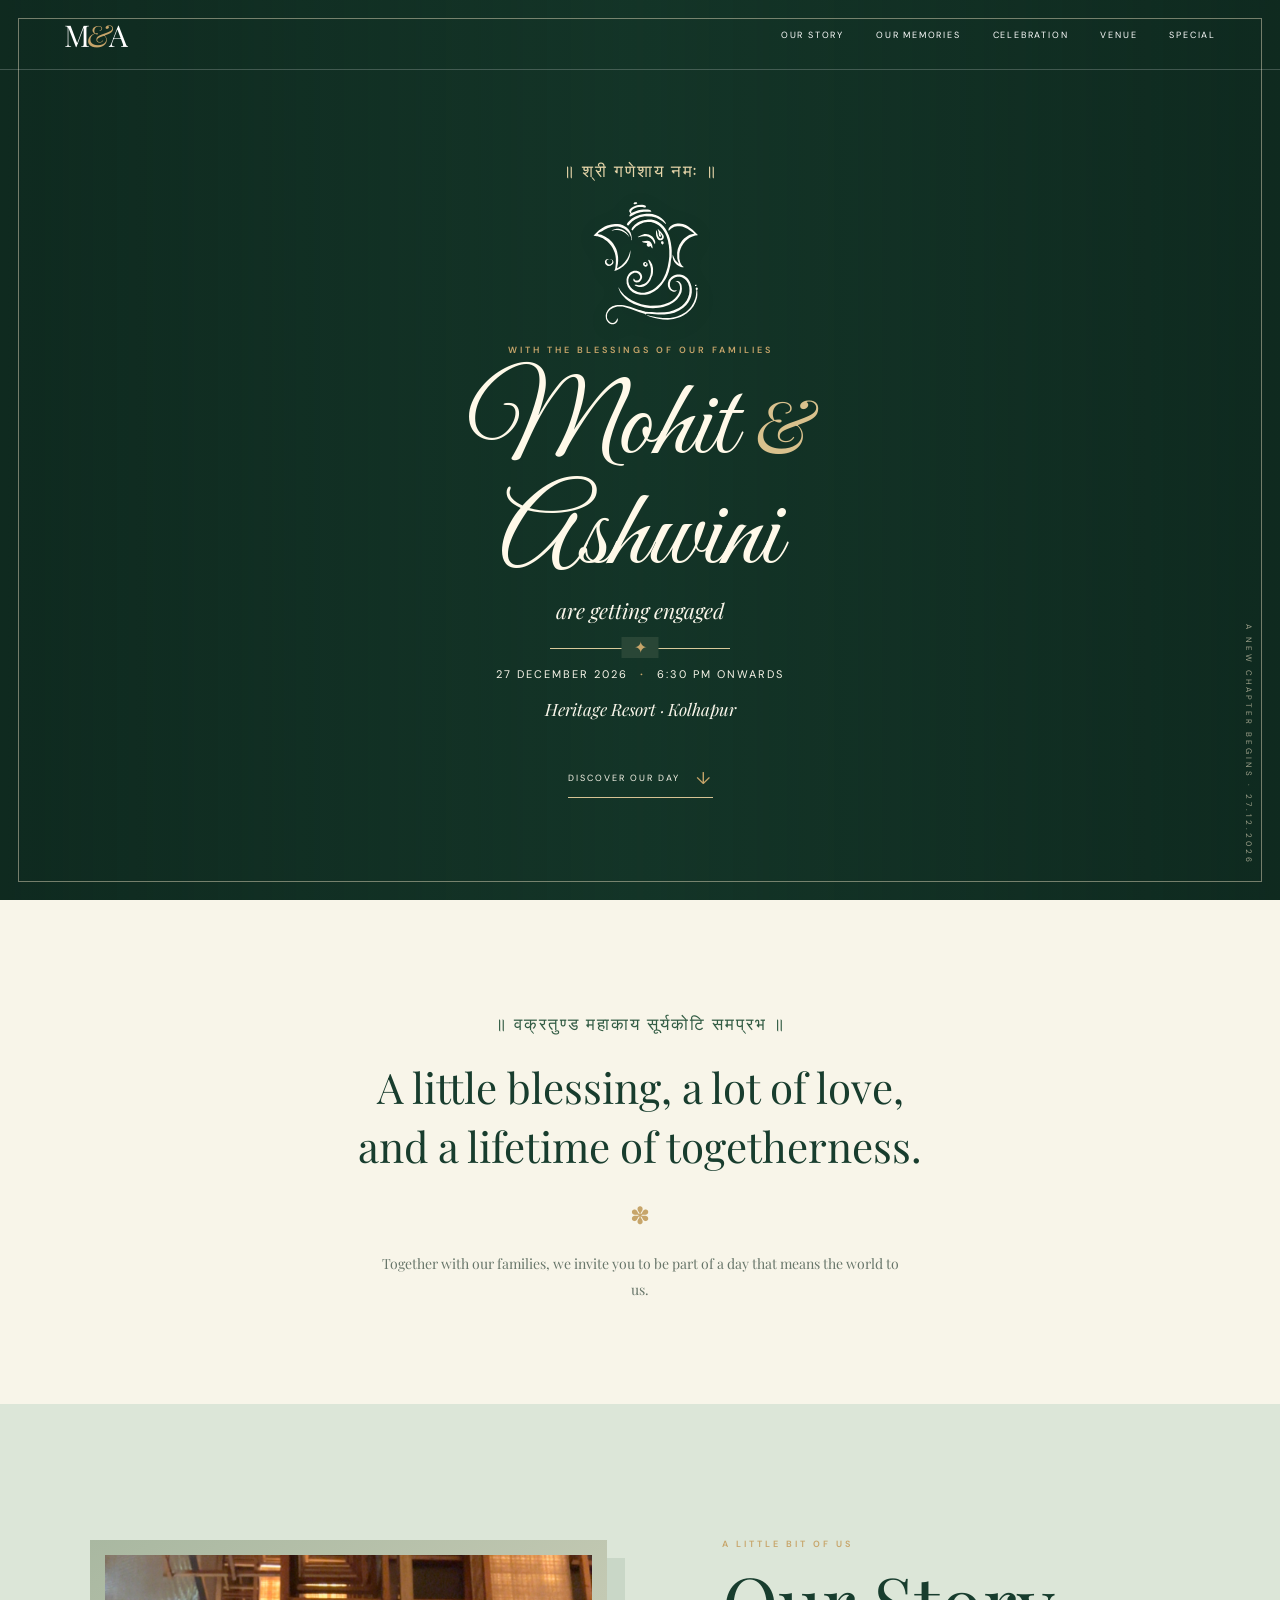
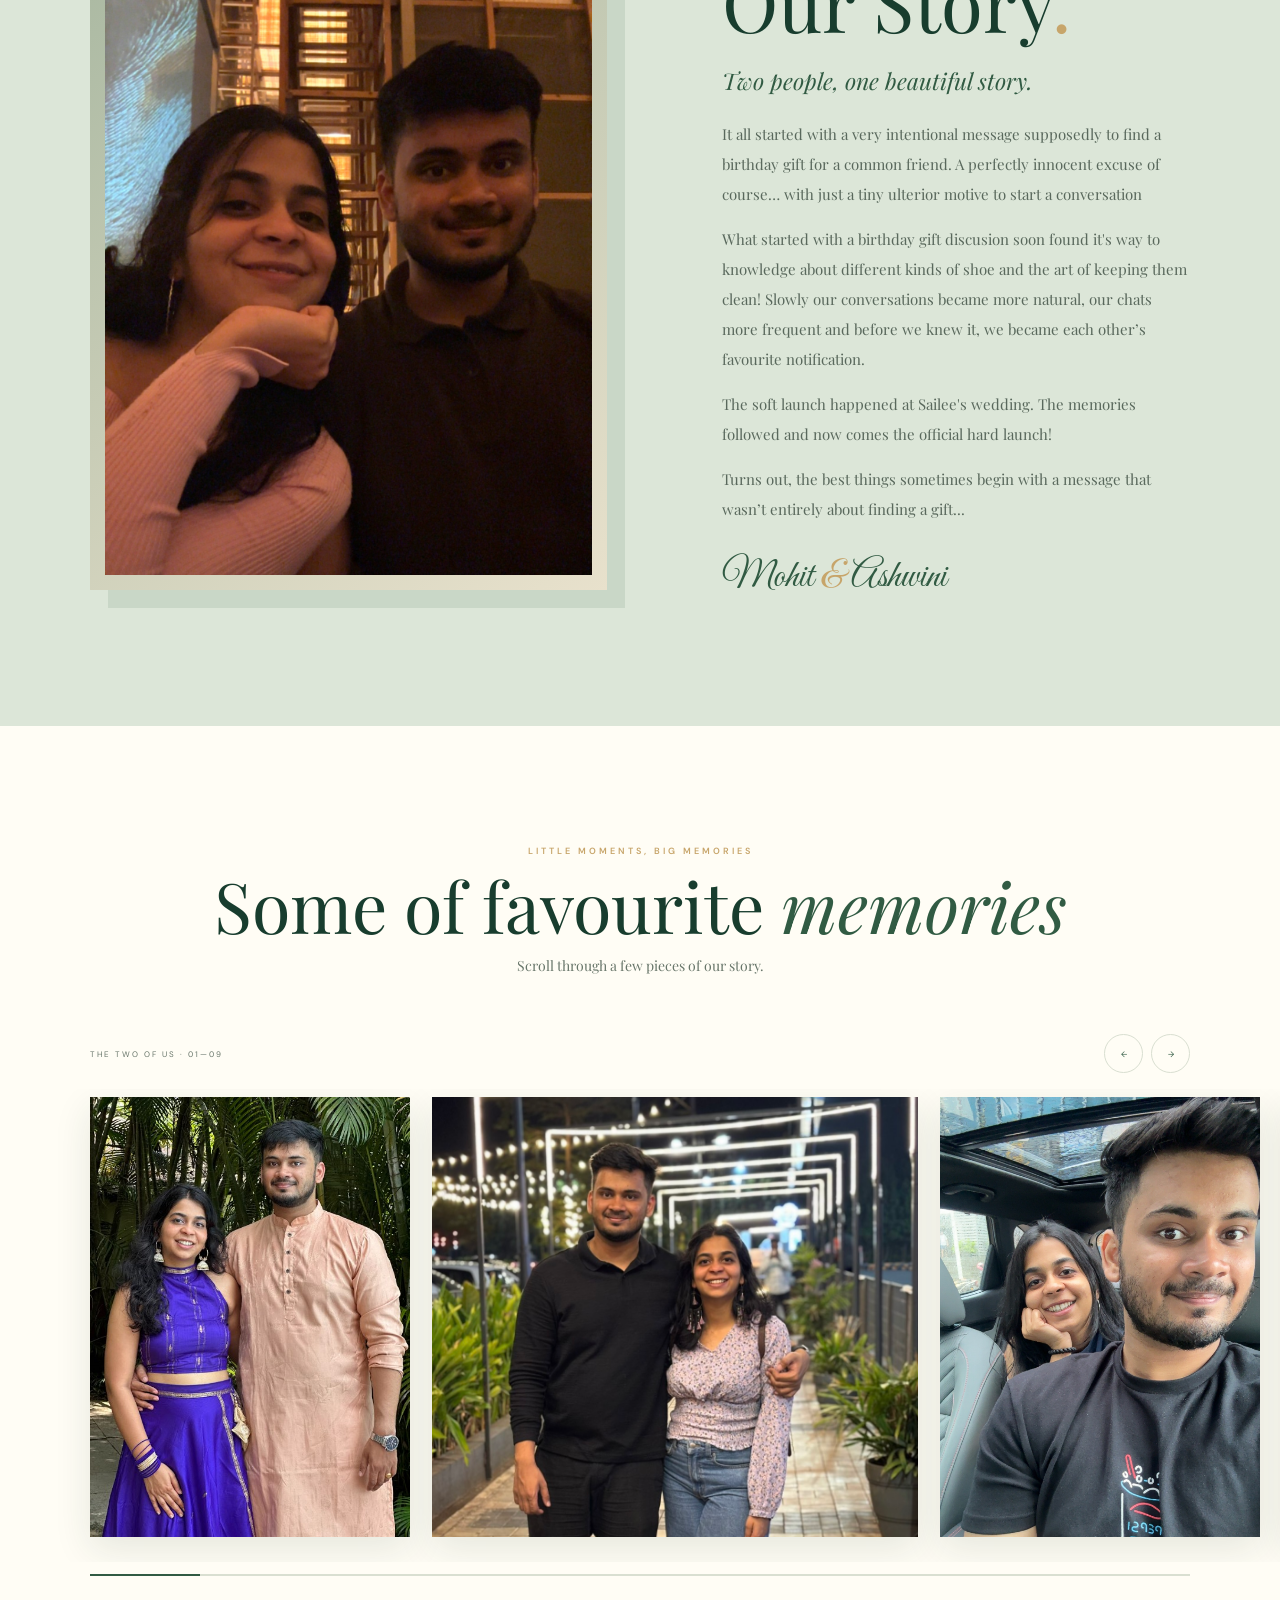
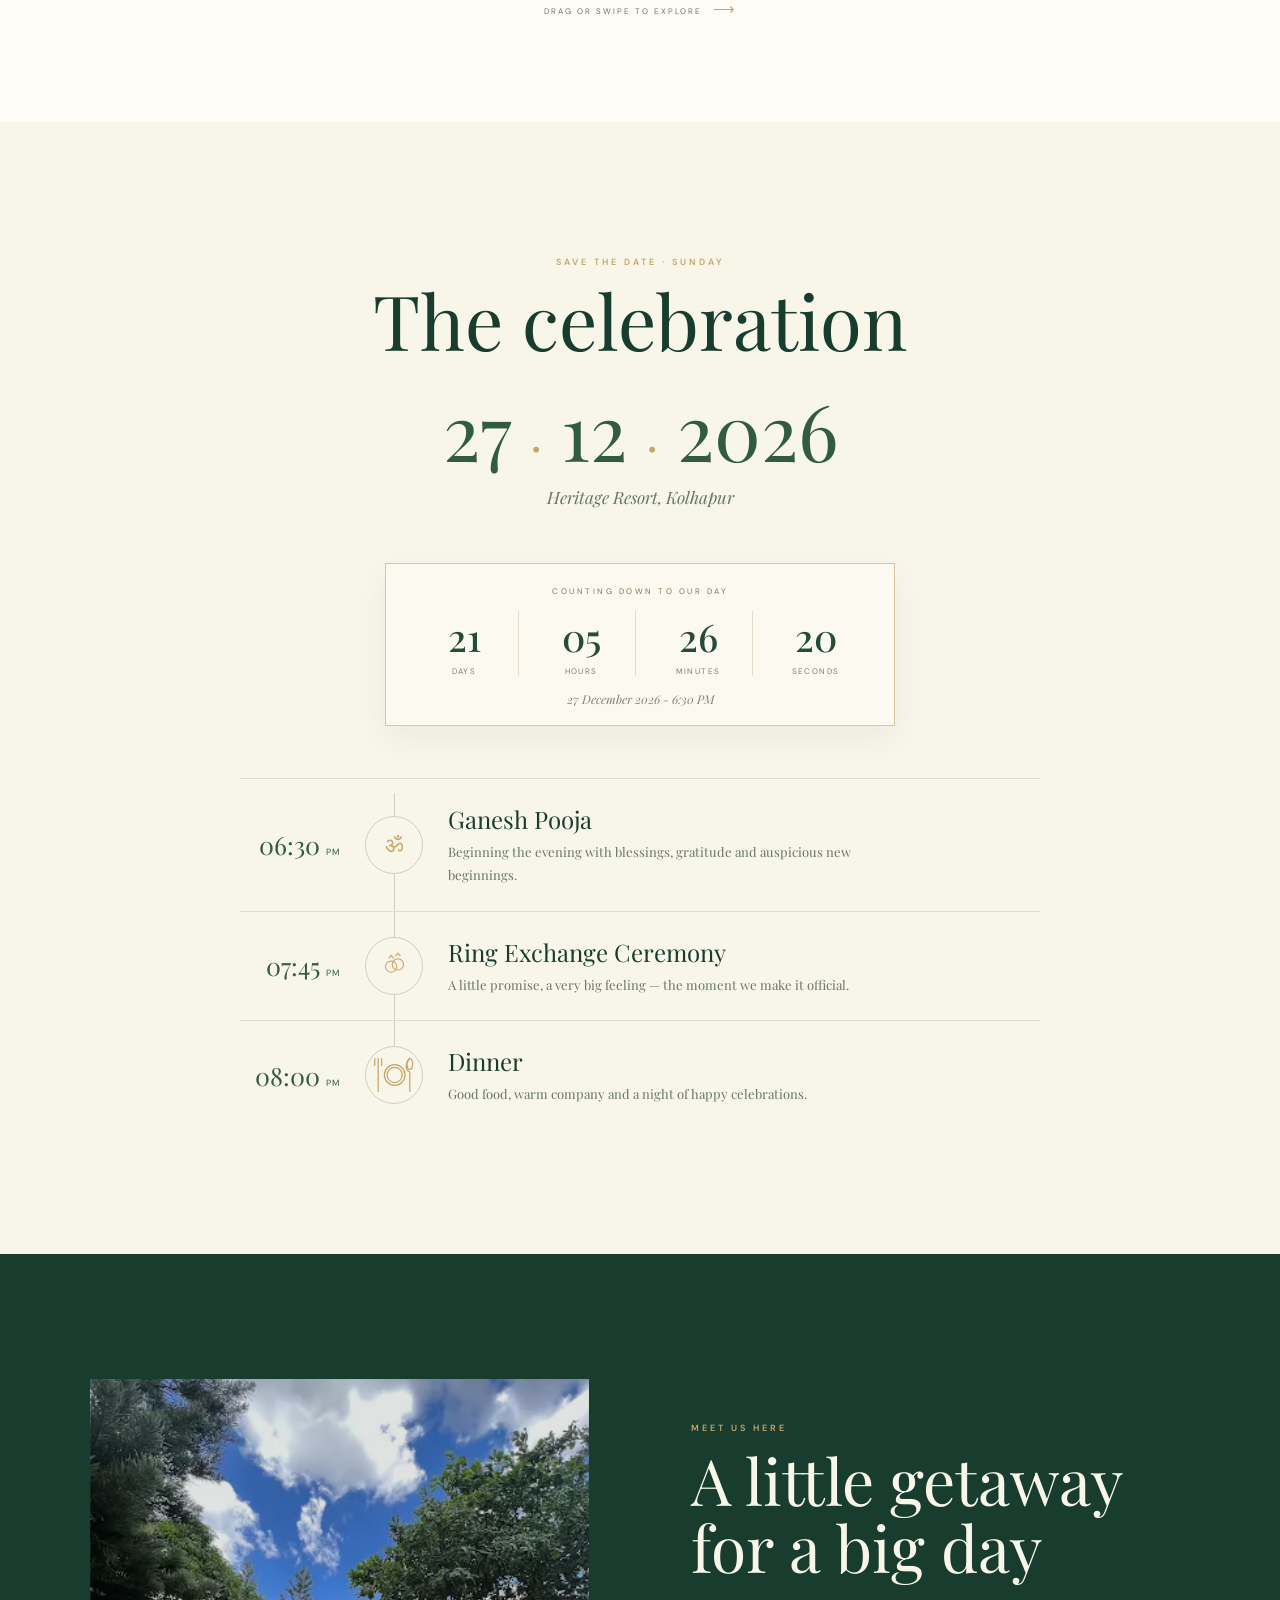
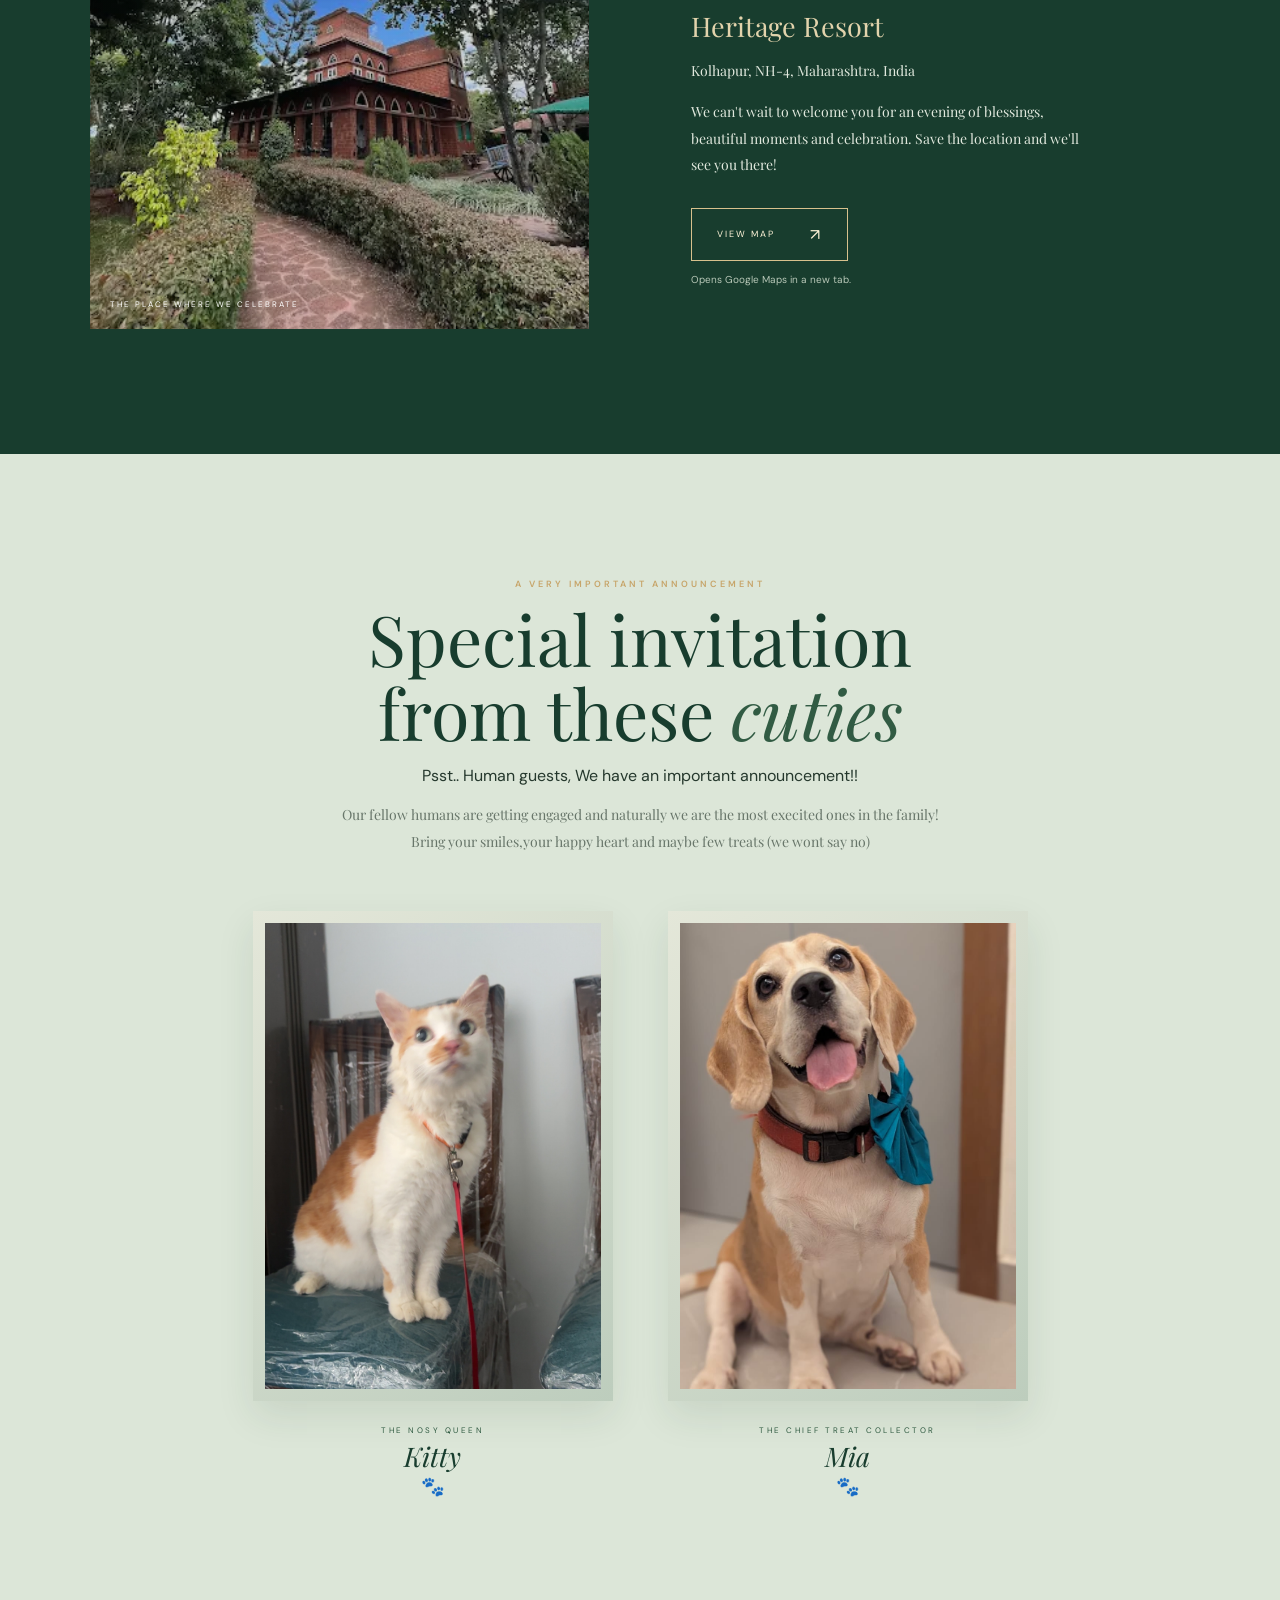
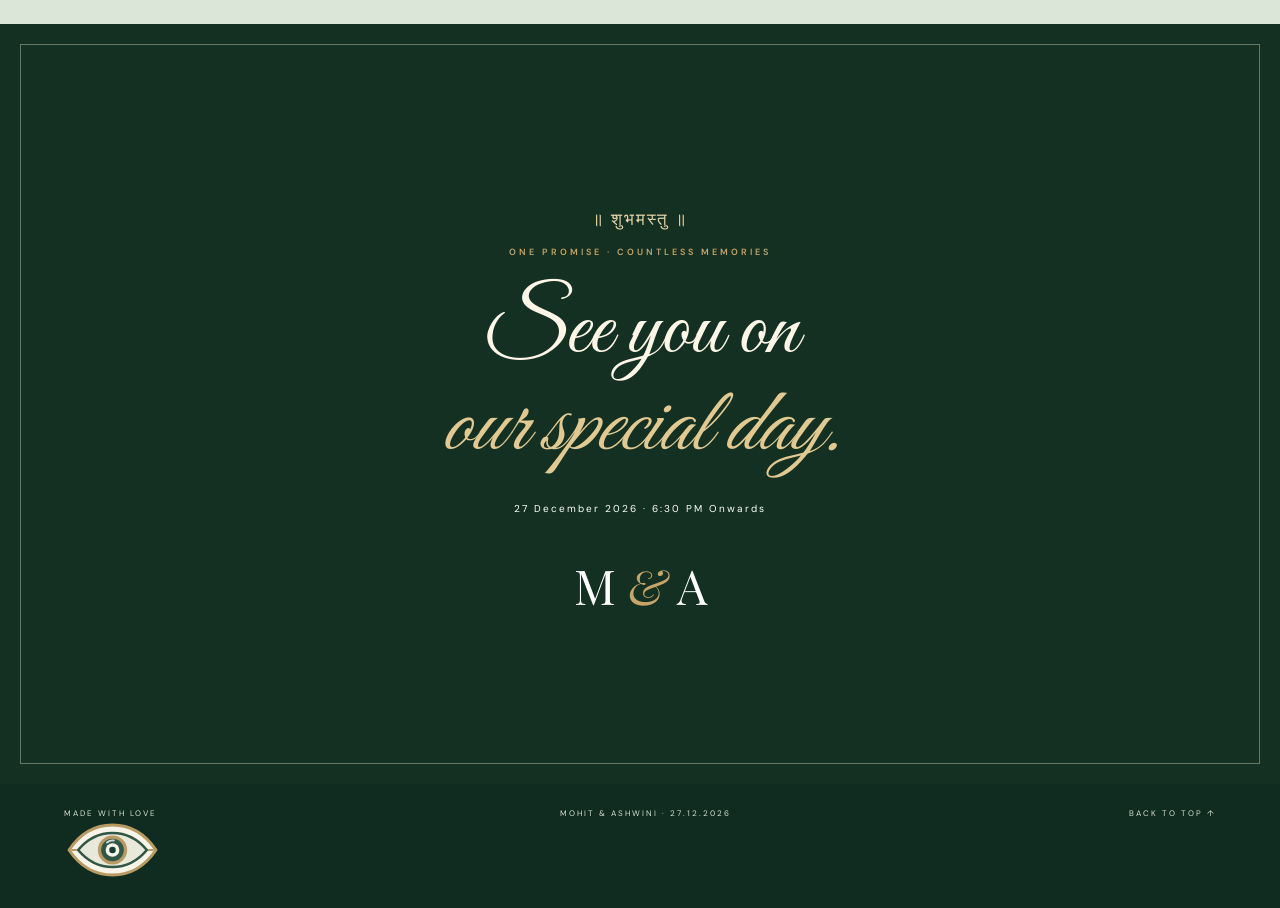
==== index.html @ 24d11e97 "Add files via upload" ====
<!doctype html>
<html lang="en">
    <head>
        <meta charset="UTF-8" />
        <meta name="viewport" content="width=device-width, initial-scale=1.0" />
        <meta name="theme-color" content="#183d2e" />
        <title>Mohit & Ashwini | The Engagement</title>
        <link rel="preconnect" href="https://fonts.googleapis.com" />
        <link rel="preconnect" href="https://fonts.gstatic.com" crossorigin />
        <link
            href="https://fonts.googleapis.com/css2?family=DM+Sans:wght@400;500;600;700&family=Great+Vibes&family=Playfair+Display:wght@400;500;600;700&display=swap"
            rel="stylesheet"
        />
        <link rel="stylesheet" href="style.css" />
        <style>
            .ganesh-mark {
                width: 116px;
                height: 130px;
                margin: 12px auto 16px;
                display: grid;
                place-items: center;
            }
            .ganesh-mark img {
                width: 100%;
                height: 100%;
                object-fit: contain;
                filter: drop-shadow(0 5px 10px #0002);
            }
            .timeline-symbol svg {
                width: 27px;
                height: 27px;
                fill: none;
                stroke: currentColor;
                stroke-width: 1.8;
                stroke-linecap: round;
                stroke-linejoin: round;
            }
            .countdown {
                max-width: 510px;
                margin: 26px auto 52px;
                padding: 22px 24px 18px;
                border: 1px solid #d8c79f;
                background: #fffdf5a8;
                box-shadow: 0 12px 32px #1d39220d;
            }
            .countdown-label {
                font-size: 8px;
                letter-spacing: 2.5px;
                color: #8a754d;
                margin: 0 0 15px;
            }
            .countdown-grid {
                display: grid;
                grid-template-columns: repeat(4, 1fr);
                gap: 8px;
            }
            .countdown-grid div {
                display: grid;
                gap: 4px;
                border-right: 1px solid #e5ddca;
            }
            .countdown-grid div:last-child {
                border: 0;
            }
            .countdown-grid strong {
                font:
                    clamp(27px, 4vw, 38px) "Playfair Display",
                    serif;
                color: #244b3b;
                font-weight: 500;
                font-variant-numeric: tabular-nums;
            }
            .countdown-grid span {
                font-size: 8px;
                letter-spacing: 1.4px;
                text-transform: uppercase;
                color: #7b806f;
            }
            .countdown-note {
                font:
                    italic 12px "Playfair Display",
                    serif;
                color: #7b806f;
                margin: 15px 0 0;
            }
            .pets-section {
                position: relative;
                isolation: isolate;
                overflow: hidden;
            }
            .pets-section > *:not(.paw-field) {
                position: relative;
                z-index: 2;
            }
            .paw-field {
                position: absolute;
                inset: 0;
                z-index: 1;
                overflow: hidden;
                pointer-events: none;
            }
            .paw-print {
                position: absolute;
                left: var(--x);
                top: var(--y);
                font-size: var(--size);
                opacity: 0;
                color: #68836a;
                filter: blur(0.15px);
                animation: paw-drift var(--duration) ease-out forwards;
                transform: rotate(var(--rotate));
            }
            @keyframes paw-drift {
                0% {
                    opacity: 0;
                    transform: translate3d(0, 24px, 0) rotate(var(--rotate)) scale(0.72);
                }
                15% {
                    opacity: 0.19;
                }
                70% {
                    opacity: 0.12;
                }
                100% {
                    opacity: 0;
                    transform: translate3d(var(--dx), -125px, 0) rotate(calc(var(--rotate) + 24deg)) scale(1.12);
                }
            }
            @media (max-width: 760px) {
                .ganesh-mark {
                    width: 100px;
                    height: 115px;
                }
                .countdown {
                    margin: 22px auto 42px;
                    padding: 18px 10px;
                }
                .countdown-grid {
                    gap: 3px;
                }
                .countdown-grid strong {
                    font-size: 26px;
                }
                .countdown-grid span {
                    font-size: 7px;
                    letter-spacing: 1px;
                }
            }
            @media (prefers-reduced-motion: reduce) {
                .paw-print {
                    animation: none !important;
                    display: none !important;
                }
            }
        </style>
    </head>
    <body>
        <div class="loader" aria-hidden="true"><span>मंगलम्</span><i></i></div>
        <header class="header">
            <a class="logo" href="#home">M<span>&</span>A</a>
            <nav class="nav" aria-label="Main navigation">
                <a href="#story">Our Story</a><a href="#moments">Our Memories</a><a href="#schedule">Celebration</a>
                <a href="#venue">Venue</a><a href="#pets">Special</a>
            </nav>
            <button class="nav-toggle" aria-label="Toggle navigation" aria-expanded="false">☰</button>
        </header>

        <main>
            <section class="hero" id="home">
                <div class="hero-image" aria-hidden="true"></div>
                <div class="hero-shade"></div>
                <div class="hero-content">
                    <p class="sanskrit">॥ श्री गणेशाय नमः ॥</p>
                    <div class="ganesh-mark" aria-label="Cute Lord Ganesha illustration">
                        <img src="photos/ganpati.svg" alt="Cute Lord Ganesha seated on a lotus" />
                    </div>
                    <p class="eyebrow">With the blessings of our families</p>
                    <h1>Mohit <em>&</em> Ashwini</h1>
                    <p class="hero-subtitle">are getting engaged</p>
                    <div class="hero-rule"><span>✦</span></div>
                    <p class="hero-date">27 December 2026 <b>·</b> 6:30 PM ONWARDS</p>
                    <p class="hero-place">Heritage Resort · Kolhapur</p>
                    <a class="round-link" href="#schedule">Discover our day <span>↓</span></a>
                </div>
                <div class="hero-side-note">A NEW CHAPTER BEGINS · 27.12.2026</div>
            </section>

            <section class="blessing reveal">
                <p class="sanskrit dark">॥ वक्रतुण्ड महाकाय सूर्यकोटि समप्रभ ॥</p>
                <p class="blessing-line">A little blessing, a lot of love,<br />and a lifetime of togetherness.</p>
                <span class="tiny-flower">✽</span>
                <p class="blessing-small">
                    Together with our families, we invite you to be part of a day that means the world to us.
                </p>
            </section>

            <section class="story section" id="story">
                <div class="story-photo photo-frame reveal">
                    <img
                        src="photos/couple-01.JPG"
                        alt="Mohit and Ashwini together"
                        onerror="this.style.display='none'"
                    />
                    <span class="photo-placeholder"
                        ><small>OUR FIRST FEATURED PHOTO</small><b>Add couple-01.JPG</b></span
                    >
                </div>
                <div class="story-copy reveal">
                    <p class="eyebrow">A little bit of us</p>
                    <h2>Our Story<span class="gold-dot">.</span></h2>
                    <p class="script-line">Two people, one beautiful story.</p>
                    <p>
                        It all started with a very intentional message supposedly to find a birthday gift for a common friend. A
                        perfectly innocent excuse of course… with just a tiny ulterior motive to start a conversation
                    </p>
                    <p>
                        What started with a birthday gift discusion soon found it's way to knowledge about different kinds of shoe and the art of keeping them clean! Slowly our conversations became more natural, our chats more frequent and before we knew it, we became each other’s favourite notification.
                    </p>
                    <p>
                        The soft launch happened at Sailee's wedding. The memories followed and now comes the official hard launch!
                    </p>
                    <p>
                        Turns out, the best things sometimes begin with a message that wasn’t entirely about finding a
                        gift...
                    </p>
                    <div class="signature">Mohit <span>&</span> Ashwini</div>
                </div>
            </section>

            <section class="gallery-section" id="moments">
                <div class="gallery-heading reveal">
                    <p class="eyebrow">Little moments, big memories</p>
                    <h2>Some of favourite <i>memories</i></h2>
                    <p>Scroll through a few pieces of our story.</p>
                </div>
                <div class="gallery-toolbar">
                    <span>THE TWO OF US · 01—09</span>
                    <div class="gallery-controls">
                        <button class="gallery-prev" aria-label="Previous photos">←</button
                        ><button class="gallery-next" aria-label="Next photos">→</button>
                    </div>
                </div>
                <div class="gallery-track" tabindex="0" aria-label="Horizontal couple photo gallery">
                    <figure class="gallery-card portrait">
                        <img src="photos/couple-02.jpg" alt="Couple photo 2" onerror="this.style.display='none'" /><span
                            class="photo-placeholder"
                            ><small>VERTICAL PHOTO</small><b>couple-02.jpg</b></span
                        >
                    </figure>
                    <figure class="gallery-card landscape">
                        <img src="photos/couple-03.jpg" alt="Couple photo 3" onerror="this.style.display='none'" /><span
                            class="photo-placeholder"
                            ><small>HORIZONTAL PHOTO</small><b>couple-03.jpg</b></span
                        >
                    </figure>
                    <figure class="gallery-card portrait">
                        <img src="photos/couple-04.JPG" alt="Couple photo 4" onerror="this.style.display='none'" /><span
                            class="photo-placeholder"
                            ><small>VERTICAL PHOTO</small><b>couple-04.JPG</b></span
                        >
                    </figure>
                    <figure class="gallery-card landscape">
                        <img src="photos/couple-05.jpg" alt="Couple photo 5" onerror="this.style.display='none'" /><span
                            class="photo-placeholder"
                            ><small>HORIZONTAL PHOTO</small><b>couple-05.jpg</b></span
                        >
                    </figure>
                    <figure class="gallery-card portrait">
                        <img src="photos/couple-06.JPG" alt="Couple photo 6" onerror="this.style.display='none'" /><span
                            class="photo-placeholder"
                            ><small>VERTICAL PHOTO</small><b>couple-06.JPG</b></span
                        >
                    </figure>
                    <figure class="gallery-card portrait">
                        <img src="photos/couple-07.JPG" alt="Couple photo 7" onerror="this.style.display='none'" /><span
                            class="photo-placeholder"
                            ><small>VERTICAL PHOTO</small><b>couple-07.JPG</b></span
                        >
                    </figure>
                    <figure class="gallery-card landscape">
                        <img src="photos/couple-08.jpg" alt="Couple photo 8" onerror="this.style.display='none'" /><span
                            class="photo-placeholder"
                            ><small>HORIZONTAL PHOTO</small><b>couple-08.jpg</b></span
                        >
                    </figure>
                    <figure class="gallery-card portrait">
                        <img src="photos/couple-09.JPG" alt="Couple photo 9" onerror="this.style.display='none'" /><span
                            class="photo-placeholder"
                            ><small>VERTICAL PHOTO</small><b>couple-09.JPG</b></span
                        >
                    </figure>
                    <figure class="gallery-card portrait">
                        <img
                            src="photos/couple-10.JPG"
                            alt="Couple photo 10"
                            onerror="this.style.display='none'"
                        /><span class="photo-placeholder"><small>VERTICAL PHOTO</small><b>couple-10.JPG</b></span>
                    </figure>
                </div>
                <div class="gallery-progress"><span></span></div>
                <p class="swipe-hint">DRAG OR SWIPE TO EXPLORE <span>⟶</span></p>
            </section>

            <section class="schedule section" id="schedule">
                <div class="schedule-top reveal">
                    <p class="eyebrow">Save the date · Sunday</p>
                    <h2>The celebration</h2>
                    <p class="big-date">27 <span>·</span> 12 <span>·</span> 2026</p>
                    <p class="schedule-place">Heritage Resort, Kolhapur</p>
                    <div class="countdown" aria-label="Countdown to the engagement">
                        <p class="countdown-label">COUNTING DOWN TO OUR DAY</p>
                        <div class="countdown-grid">
                            <div><strong id="cd-days">—</strong><span>Days</span></div>
                            <div><strong id="cd-hours">—</strong><span>Hours</span></div>
                            <div><strong id="cd-minutes">—</strong><span>Minutes</span></div>
                            <div><strong id="cd-seconds">—</strong><span>Seconds</span></div>
                        </div>
                        <p class="countdown-note" id="countdown-note">27 December 2026 - 6:30 PM</p>
                    </div>
                </div>
                <div class="timeline">
                    <article class="timeline-item reveal">
                        <div class="time">06:30 <small>PM</small></div>
                        <div class="timeline-symbol">ॐ</div>
                        <div>
                            <h3>Ganesh Pooja</h3>
                            <p>Beginning the evening with blessings, gratitude and auspicious new beginnings.</p>
                        </div>
                    </article>
                    <article class="timeline-item reveal">
                        <div class="time">07:45 <small>PM</small></div>
                        <div class="timeline-symbol" aria-label="Two rings">
                            <svg viewBox="0 0 48 48" role="img" aria-hidden="true">
                                <circle cx="18" cy="26" r="10" />
                                <circle cx="30" cy="22" r="10" />
                                <path d="M14 11l4-5 4 5M26 7l4-5 4 5" />
                            </svg>
                        </div>
                        <div>
                            <h3>Ring Exchange Ceremony</h3>
                            <p>A little promise, a very big feeling — the moment we make it official.</p>
                        </div>
                    </article>
                    <article class="timeline-item reveal">
                        <div class="time">08:00 <small>PM</small></div>
                        <div class="timeline-symbol" aria-label="Dinner place setting">
                            <svg
                                viewBox="0 0 64 64"
                                role="img"
                                aria-hidden="true"
                                fill="none"
                                stroke="currentColor"
                                stroke-width="2"
                                stroke-linecap="round"
                                stroke-linejoin="round"
                            >
                                <path d="M9 8v17 M4 8v10 M14 8v10 M9 25v31" />
                                <circle cx="33" cy="32" r="15" />
                                <circle cx="33" cy="32" r="11" />
                                <path d="M55 8c-7 7-7 16 0 20v28" />
                                <ellipse cx="55" cy="16" rx="4" ry="8" />
                            </svg>
                        </div>
                        <div>
                            <h3>Dinner</h3>
                            <p>Good food, warm company and a night of happy celebrations.</p>
                        </div>
                    </article>
                </div>
            </section>

            <section class="venue section" id="venue">
                <div class="venue-image reveal">
                    <div class="venue-image-label">THE PLACE WHERE WE CELEBRATE</div>
                </div>
                <div class="venue-copy reveal">
                    <p class="eyebrow">Meet us here</p>
                    <h2>A little getaway<br />for a big day</h2>
                    <h3>Heritage Resort</h3>
                    <p>Kolhapur, NH-4, Maharashtra, India</p>
                    <p>
                        We can't wait to welcome you for an evening of blessings, beautiful moments and celebration.
                        Save the location and we'll see you there!
                    </p>
                    <a
                        class="map-button"
                        href="https://www.google.com/maps/search/?api=1&query=Heritage+Resort+Kolhapur+Maharashtra"
                        target="_blank"
                        rel="noopener noreferrer"
                        >VIEW MAP <span>↗</span></a
                    >
                    <p class="map-note">Opens Google Maps in a new tab.</p>
                </div>
            </section>

            <section class="pets-section" id="pets">
                <div class="paw-field" aria-hidden="true"></div>
                <div class="pets-heading reveal">
                    <p class="eyebrow">A very important announcement</p>
                    <h2>Special invitation<br />from these <i>cuties</i></h2>
                    <p>
                        Psst.. Human guests, We have an important announcement!!
                    </p>
                    <p>
                        Our fellow humans are getting engaged and naturally we are the most execited ones in the family!
Bring your smiles,your happy heart and maybe few treats (we wont say no)
                    </p>

                </div>
                <div class="pet-gallery">
                    <article class="pet-card reveal">
                        <div class="pet-photo">
                            <img src="photos/cat-portrait.JPG" alt="KITTY" onerror="this.style.display='none'" /><span
                                class="photo-placeholder"
                                ><small>ADD YOUR CAT'S PHOTO</small><b>cat-portrait.JPG</b></span
                            >
                        </div>
                        <p class="pet-label">THE NOSY QUEEN</p>
                        <h3>Kitty</h3>
                        <span class="paw">🐾</span>
                    </article>
                    <article class="pet-card reveal">
                        <div class="pet-photo">
                            <img src="photos/dog-portrait.jpg" alt="MIA" onerror="this.style.display='none'" /><span
                                class="photo-placeholder"
                                ><small>ADD YOUR DOG'S PHOTO</small><b>dog-portrait.jpg</b></span
                            >
                        </div>
                        <p class="pet-label">THE CHIEF TREAT COLLECTOR</p>
                        <h3>Mia</h3>
                        <span class="paw">🐾</span>
                    </article>
                </div>
            </section>

            <section class="finale">
                <div class="finale-photo"></div>
                <div class="finale-overlay"></div>
                <div class="finale-copy reveal">
                    <p class="sanskrit">॥ शुभमस्तु ॥</p>
                    <p class="eyebrow">One promise · countless memories</p>
                    <h2>See you on<br /><i>our special day.</i></h2>
                    <p>27 December 2026 · 6:30 PM Onwards</p>
                    <div class="final-monogram">M <span>&</span> A</div>
                </div>
            </section>
        </main>

        <footer>
            <span class="made-with">MADE WITH LOVE <img src="photos/evil-eye.svg" alt="Evil eye" class="evil-eye"></span><span>MOHIT &amp; ASHWINI · 27.12.2026</span><a href="#home">BACK TO TOP ↑</a>
        </footer>
        <script src="script.js"></script>
        <script>
            // Countdown target is 27 December 2026, 6:30 PM India Standard Time.
            (() => {
                const target = new Date("2026-12-27T18:30:00+05:30").getTime();
                const fields = {
                    days: document.getElementById("cd-days"),
                    hours: document.getElementById("cd-hours"),
                    minutes: document.getElementById("cd-minutes"),
                    seconds: document.getElementById("cd-seconds"),
                };
                const note = document.getElementById("countdown-note");
                const tick = () => {
                    let remaining = target - Date.now();
                    if (remaining <= 0) {
                        Object.values(fields).forEach((el) => {
                            if (el) el.textContent = "00";
                        });
                        if (note)
                            note.textContent =
                                remaining > -86400000 ? "It's celebration time!" : "A beautiful day to remember.";
                        return;
                    }
                    const days = Math.floor(remaining / 86400000);
                    remaining %= 86400000;
                    const hours = Math.floor(remaining / 3600000);
                    remaining %= 3600000;
                    const minutes = Math.floor(remaining / 60000);
                    const seconds = Math.floor((remaining % 60000) / 1000);
                    fields.days.textContent = String(days).padStart(2, "0");
                    fields.hours.textContent = String(hours).padStart(2, "0");
                    fields.minutes.textContent = String(minutes).padStart(2, "0");
                    fields.seconds.textContent = String(seconds).padStart(2, "0");
                };
                tick();
                setInterval(tick, 1000);
            })();
            // Soft paw prints appear at varied positions and drift upward as they fade.
            (() => {
                const section = document.querySelector(".pets-section");
                const field = section && section.querySelector(".paw-field");
                if (!field || window.matchMedia("(prefers-reduced-motion: reduce)").matches) return;
                const spawn = () => {
                    const paw = document.createElement("span");
                    paw.className = "paw-print";
                    paw.textContent = "🐾";
                    paw.style.setProperty("--x", 3 + Math.random() * 90 + "%");
                    paw.style.setProperty("--y", 25 + Math.random() * 72 + "%");
                    paw.style.setProperty("--size", 27 + Math.random() * 15 + "px");
                    paw.style.setProperty("--duration", 5.5 + Math.random() * 4 + "s");
                    paw.style.setProperty("--rotate", -35 + Math.random() * 70 + "deg");
                    paw.style.setProperty("--dx", -28 + Math.random() * 56 + "px");
                    field.appendChild(paw);
                    paw.addEventListener("animationend", () => paw.remove(), { once: true });
                };
                for (let i = 0; i < 9; i++) setTimeout(spawn, i * 430);
                setInterval(spawn, 1050);
            })();
        </script>
    </body>
</html>
---- style.css ----
@import url("https://fonts.googleapis.com/css2?family=DM+Sans:wght@400;500;600;700&family=Great+Vibes&family=Playfair+Display:ital,wght@0,400;0,500;0,600;1,400;1,500&display=swap");
:root {
  --forest: #183d2e;
  --green: #315b43;
  --sage: #dce6d8;
  --cream: #f8f5e9;
  --paper: #fffdf5;
  --gold: #c7a56a;
  --ink: #25382d;
  --muted: #68766a;
  --line: #d9dfd1;
}
* {
  box-sizing: border-box;
}
html {
  scroll-behavior: smooth;
  scroll-padding-top: 72px;
}
body {
  margin: 0;
  background: var(--cream);
  color: var(--ink);
  font-family: "DM Sans", sans-serif;
  overflow-x: hidden;
}
a {
  color: inherit;
  text-decoration: none;
}
button {
  font: inherit;
}
.loader {
  position: fixed;
  inset: 0;
  z-index: 1000;
  background: var(--forest);
  display: grid;
  place-content: center;
  justify-items: center;
  color: var(--cream);
  font: 30px "Great Vibes", cursive;
  transition: opacity 0.7s, visibility 0.7s;
}
.loader i {
  width: 70px;
  height: 1px;
  background: var(--gold);
  margin-top: 14px;
  animation: loadline 1s ease-in-out infinite alternate;
}
.loader.done {
  opacity: 0;
  visibility: hidden;
}
@keyframes loadline {
  to {
    width: 150px;
  }
}
.header {
  height: 70px;
  position: absolute;
  top: 0;
  left: 0;
  width: 100%;
  z-index: 50;
  display: flex;
  align-items: center;
  justify-content: space-between;
  padding: 0 5vw;
  color: white;
  border-bottom: 1px solid #ffffff35;
}
.logo {
  font: 30px "Playfair Display", serif;
  letter-spacing: -3px;
}
.logo span {
  color: var(--gold);
  font-style: italic;
}
.nav {
  display: flex;
  gap: 32px;
}
.nav a {
  font-size: 9px;
  letter-spacing: 1.8px;
  text-transform: uppercase;
  transition: color 0.3s;
}
.nav a:hover {
  color: var(--gold);
}
.nav-toggle {
  display: none;
}
.hero {
  height: min(920px, 100svh);
  min-height: 700px;
  position: relative;
  display: grid;
  place-items: center;
  overflow: hidden;
  background: var(--forest);
  color: var(--cream);
}
.hero-image {
  position: absolute;
  inset: 0;
  background: linear-gradient(90deg, #0c241bc0, #0c241b55, #0c241bc0),
    url("photos/hero-portrait.jpg") center 38% / cover;
  transform: scale(1.06);
  animation: heroZoom 13s ease-out forwards;
}
.hero-shade {
  position: absolute;
  inset: 18px;
  border: 1px solid #e9dfc277;
  pointer-events: none;
}
@keyframes heroZoom {
  to {
    transform: scale(1);
  }
}
.hero-content {
  position: relative;
  text-align: center;
  width: min(680px, 90%);
  padding: 70px 20px 30px;
  animation: heroIn 1.4s 0.2s both;
}
.sanskrit {
  font: 17px "Playfair Display", serif;
  color: #e6d5a9;
  letter-spacing: 2px;
}
.ganesh-mark {
  width: 80px;
  height: 80px;
  margin: 17px auto 20px;
}
.ganesh-mark svg {
  width: 100%;
  height: 100%;
  fill: none;
  stroke: #d5bd88;
  stroke-width: 2;
  stroke-linecap: round;
  stroke-linejoin: round;
}
.eyebrow {
  font-size: 9px;
  letter-spacing: 3px;
  text-transform: uppercase;
  color: var(--gold);
  font-weight: 600;
}
.hero h1 {
  font: clamp(60px, 10vw, 112px) / 0.98 "Great Vibes", cursive;
  font-weight: 400;
  margin: 18px 0 2px;
  color: #fff9e9;
}
.hero h1 em {
  font: italic 0.65em "Playfair Display", serif;
  color: #d9c18d;
}
.hero-subtitle {
  font: italic 21px "Playfair Display", serif;
  margin: 0;
}
.hero-rule {
  width: 180px;
  margin: 24px auto 18px;
  border-top: 1px solid #d8c99b;
  position: relative;
}
.hero-rule span {
  position: absolute;
  left: 50%;
  top: -12px;
  transform: translateX(-50%);
  background: #294636;
  padding: 0 12px;
  color: var(--gold);
}
.hero-date {
  font-size: 11px;
  letter-spacing: 2px;
  text-transform: uppercase;
}
.hero-date b {
  color: var(--gold);
  padding: 0 7px;
}
.hero-place {
  font: italic 17px "Playfair Display", serif;
}
.round-link {
  display: inline-flex;
  gap: 16px;
  align-items: center;
  margin-top: 30px;
  border-bottom: 1px solid #d6c394;
  padding: 0 0 8px;
  font-size: 9px;
  letter-spacing: 2px;
  text-transform: uppercase;
}
.round-link span {
  font-size: 17px;
  color: var(--gold);
}
.hero-side-note {
  position: absolute;
  right: 26px;
  bottom: 35px;
  writing-mode: vertical-rl;
  font-size: 8px;
  letter-spacing: 3px;
  color: #e9dfc2a8;
}
.blessing {
  text-align: center;
  padding: 95px 20px 100px;
  background: var(--cream);
}
.sanskrit.dark {
  color: var(--green);
}
.blessing-line {
  font: clamp(27px, 4vw, 42px) / 1.4 "Playfair Display", serif;
  color: var(--forest);
  margin: 24px 0;
}
.tiny-flower {
  font-size: 24px;
  color: var(--gold);
}
.blessing-small {
  font: 14px/1.9 "Playfair Display", serif;
  color: var(--muted);
  max-width: 520px;
  margin: 20px auto 0;
}
.section {
  padding: 125px 7vw;
}
.story {
  display: grid;
  grid-template-columns: 1.05fr 0.95fr;
  align-items: center;
  gap: 9vw;
  background: var(--sage);
}
.photo-frame {
  height: 650px;
  position: relative;
  background: linear-gradient(145deg, #a9b8a1, #e8e1cc);
  padding: 15px;
  box-shadow: 18px 18px 0 #315b431c;
}
.photo-frame img {
  width: 100%;
  height: 100%;
  object-fit: cover;
  object-position: center 30%;
  position: relative;
  z-index: 2;
}
.photo-placeholder {
  position: absolute;
  inset: 15px;
  display: flex;
  flex-direction: column;
  align-items: center;
  justify-content: center;
  gap: 8px;
  color: #526858;
  text-align: center;
  background: linear-gradient(145deg, #e7eadc, #c7d4c4);
  font-size: 12px;
  letter-spacing: 1px;
}
.photo-placeholder small {
  font-size: 8px;
  letter-spacing: 2px;
}
.photo-placeholder b {
  font: italic 20px "Playfair Display", serif;
}
.frame-caption {
  position: absolute;
  z-index: 3;
  bottom: 30px;
  left: 32px;
  color: white;
  font: italic 20px "Playfair Display", serif;
  text-shadow: 0 2px 8px #0008;
}
.story-copy {
  max-width: 510px;
}
.story-copy h2,
.gallery-heading h2,
.schedule h2,
.venue h2,
.pets-heading h2 {
  font: clamp(48px, 6vw, 76px) / 1.05 "Playfair Display", serif;
  color: var(--forest);
  font-weight: 400;
  margin: 12px 0;
}
.gold-dot {
  color: var(--gold);
}
.script-line {
  font: italic 23px "Playfair Display", serif;
  color: var(--green);
}
.story-copy > p:not(.eyebrow, .script-line) {
  font: 15px/2 "Playfair Display", serif;
  color: #59685c;
}
.signature {
  font: 38px "Great Vibes", cursive;
  color: var(--green);
  margin-top: 30px;
}
.signature span {
  color: var(--gold);
}
.gallery-section {
  padding: 110px 0 95px;
  background: var(--paper);
  overflow: hidden;
}
.gallery-heading {
  text-align: center;
  padding: 0 20px 45px;
}
.gallery-heading h2 {
  font-size: clamp(45px, 6vw, 70px);
}
.gallery-heading h2 i,
.pets-heading h2 i {
  font-weight: 400;
  color: var(--green);
}
.gallery-heading > p:last-child {
  font: 14px "Playfair Display", serif;
  color: var(--muted);
}
.gallery-toolbar {
  display: flex;
  justify-content: space-between;
  align-items: center;
  padding: 0 7vw 16px;
  font-size: 8px;
  letter-spacing: 2px;
  color: var(--muted);
}
.gallery-controls {
  display: flex;
  gap: 8px;
}
.gallery-controls button {
  width: 39px;
  height: 39px;
  border: 1px solid var(--line);
  border-radius: 50%;
  background: transparent;
  color: var(--green);
  cursor: pointer;
  transition: 0.25s;
}
.gallery-controls button:hover {
  background: var(--green);
  color: white;
}
.gallery-track {
  display: flex;
  gap: 22px;
  overflow-x: auto;
  padding: 8px 7vw 25px;
  scroll-snap-type: x mandatory;
  scroll-behavior: smooth;
  cursor: grab;
  scrollbar-width: none;
}
.gallery-track::-webkit-scrollbar {
  display: none;
}
.gallery-track.dragging {
  cursor: grabbing;
  scroll-snap-type: none;
}
.gallery-card {
  position: relative;
  flex: 0 0 auto;
  margin: 0;
  overflow: hidden;
  background: #dce4d8;
  scroll-snap-align: center;
  box-shadow: 0 12px 35px #1d39221c;
  transform: translateZ(0);
}
.gallery-card.portrait {
  width: clamp(220px, 25vw, 330px);
  height: 440px;
}
.gallery-card.landscape {
  width: clamp(300px, 38vw, 510px);
  height: 440px;
}
.gallery-card img {
  position: relative;
  z-index: 2;
  width: 100%;
  height: 100%;
  object-fit: cover;
  transition: transform 0.9s cubic-bezier(0.2, 0.7, 0.2, 1), filter 0.6s;
}
.gallery-card:hover img {
  transform: scale(1.07);
  filter: saturate(1.08);
}
.gallery-card .photo-placeholder {
  inset: 0;
}
.gallery-card figcaption {
  position: absolute;
  z-index: 4;
  bottom: 0;
  left: 0;
  right: 0;
  padding: 35px 20px 18px;
  color: white;
  font: italic 18px "Playfair Display", serif;
  background: linear-gradient(transparent, #14281fd9);
}
.gallery-progress {
  height: 2px;
  background: var(--line);
  margin: 12px 7vw 0;
}
.gallery-progress span {
  display: block;
  width: 10%;
  height: 100%;
  background: var(--green);
  transition: width 0.15s;
}
.swipe-hint {
  text-align: center;
  font-size: 8px;
  letter-spacing: 2px;
  color: var(--muted);
  margin-top: 23px;
}
.swipe-hint span {
  color: var(--gold);
  font-size: 15px;
  margin-left: 7px;
}
.schedule {
  background: var(--cream);
  text-align: center;
}
.schedule-top .big-date {
  font: clamp(44px, 7vw, 78px) "Playfair Display", serif;
  color: var(--green);
  margin: 18px 0 0;
}
.big-date span {
  color: var(--gold);
  font-size: 0.6em;
}
.schedule-place {
  font: italic 17px "Playfair Display", serif;
  color: var(--muted);
  margin: 4px 0 55px;
}
.timeline {
  max-width: 800px;
  margin: auto;
  text-align: left;
  position: relative;
}
.timeline:before {
  content: "";
  position: absolute;
  top: 15px;
  bottom: 25px;
  left: 125px;
  width: 1px;
  background: #c9d3c4;
}
.timeline-item {
  display: grid;
  grid-template-columns: 100px 50px 1fr;
  gap: 25px;
  align-items: start;
  padding: 24px 0;
  position: relative;
  border-top: 1px solid var(--line);
}
.time {
  font: 25px "Playfair Display", serif;
  color: var(--green);
  text-align: right;
}
.time small {
  font: 9px "DM Sans", sans-serif;
  letter-spacing: 1px;
}
.timeline-symbol {
  z-index: 1;
  width: 50px;
  height: 50px;
  display: grid;
  place-items: center;
  border-radius: 50%;
  background: var(--cream);
  border: 1px solid #c7d3c3;
  color: var(--gold);
  font-size: 22px;
}
.timeline-item h3 {
  font: 24px "Playfair Display", serif;
  color: var(--forest);
  margin: 0 0 5px;
}
.timeline-item p {
  font: 13px/1.8 "Playfair Display", serif;
  color: var(--muted);
  margin: 0;
  max-width: 430px;
}
.venue {
  background: var(--forest);
  display: grid;
  grid-template-columns: 1fr 1fr;
  align-items: center;
  gap: 8vw;
  color: #fff;
}
.venue-image {
  min-height: 550px;
  background: linear-gradient(#10281b22, #10281b22),
    url("photos/venue.webp") center/cover, #9eaa91;
  position: relative;
}
.venue-image-label {
  position: absolute;
  bottom: 20px;
  left: 20px;
  color: white;
  font-size: 8px;
  letter-spacing: 2px;
}
.venue-copy .eyebrow {
  color: var(--gold);
}
.venue h2 {
  color: var(--cream);
  font-size: clamp(45px, 5vw, 66px);
}
.venue-copy h3 {
  font: 27px "Playfair Display", serif;
  color: #e2d3ac;
  margin: 28px 0 0;
}
.venue-copy > p:not(.eyebrow, .map-note) {
  font: 14px/1.9 "Playfair Display", serif;
  color: #e0e8dd;
  max-width: 410px;
}
.map-button {
  display: inline-flex;
  gap: 35px;
  align-items: center;
  border: 1px solid #d7c18d;
  color: #fff4d8;
  padding: 15px 25px;
  margin-top: 15px;
  font-size: 9px;
  letter-spacing: 2px;
  transition: 0.3s;
}
.map-button:hover {
  background: #e0d0a5;
  color: var(--forest);
}
.map-button span {
  font-size: 16px;
}
.map-note {
  font-size: 10px;
  color: #b8c8b8;
  margin-top: 12px;
}
.pets-section {
  padding: 115px 7vw 125px;
  background: var(--sage);
}
.pets-heading {
  text-align: center;
  max-width: 620px;
  margin: 0 auto 55px;
}
.pets-heading h2 {
  font-size: clamp(44px, 6vw, 70px);
}
.pets-heading > p:last-child {
  font: 14px/1.9 "Playfair Display", serif;
  color: var(--muted);
}
.pet-gallery {
  display: grid;
  grid-template-columns: repeat(2, minmax(0, 360px));
  justify-content: center;
  gap: 55px;
}
.pet-card {
  text-align: center;
}
.pet-photo {
  height: 490px;
  position: relative;
  background: linear-gradient(145deg, #e4e7d9, #bdcdbd);
  padding: 12px;
  box-shadow: 0 15px 35px #213b251a;
}
.pet-photo img {
  position: relative;
  z-index: 2;
  width: 100%;
  height: 100%;
  object-fit: cover;
  object-position: center 30%;
}
.pet-photo .photo-placeholder {
  inset: 12px;
}
.pet-label {
  font-size: 8px;
  letter-spacing: 2.5px;
  color: var(--green);
  margin: 24px 0 3px;
}
.pet-card h3 {
  font: italic 27px "Playfair Display", serif;
  color: var(--forest);
  margin: 0;
}
.paw {
  font-size: 19px;
  color: var(--gold);
}
.finale {
  height: 760px;
  position: relative;
  display: grid;
  place-items: center;
  overflow: hidden;
  background: var(--forest);
  color: white;
}
.finale-photo {
  position: absolute;
  inset: 0;
  background: linear-gradient(#10281b99, #10281b99),
    url("photos/finale-portrait.jpg") center 30% / cover;
  transform: scale(1.03);
}
.finale-overlay {
  position: absolute;
  inset: 20px;
  border: 1px solid #e4d7b66b;
}
.finale-copy {
  position: relative;
  text-align: center;
  padding: 30px;
}
.finale-copy h2 {
  font: clamp(52px, 8vw, 90px) / 1.08 "Great Vibes", cursive;
  color: #fff6e7;
  font-weight: 400;
  margin: 25px 0;
}
.finale-copy h2 i {
  color: #e1c991;
}
.finale-copy > p:not(.eyebrow, .sanskrit) {
  font-size: 10px;
  letter-spacing: 2px;
}
.final-monogram {
  font: 48px "Playfair Display", serif;
  margin-top: 38px;
}
.final-monogram span {
  color: var(--gold);
  font-style: italic;
}
footer {
  background: #102b20;
  color: #d9e1d4;
  padding: 24px 5vw;
  display: flex;
  justify-content: space-between;
  gap: 15px;
  font-size: 8px;
  letter-spacing: 2px;
}
.reveal {
  opacity: 0;
  transform: translateY(45px);
  transition: opacity 0.9s ease, transform 0.9s cubic-bezier(0.2, 0.7, 0.2, 1);
}
.reveal.visible {
  opacity: 1;
  transform: translateY(0);
}
.story-photo.reveal {
  transform: translateY(55px) rotate(-1.5deg);
}
.story-photo.reveal.visible {
  transform: translateY(0) rotate(0);
}
.timeline-item.reveal {
  transform: translateX(-35px);
}
.timeline-item.reveal.visible {
  transform: translateX(0);
}
@media (prefers-reduced-motion: reduce) {
  *,
  *::before,
  *::after {
    scroll-behavior: auto !important;
    animation-duration: 0.01ms !important;
    transition-duration: 0.01ms !important;
  }
  .reveal {
    opacity: 1;
    transform: none;
  }
}
@media (max-width: 760px) {
  .header {
    height: 58px;
    padding: 0 20px;
  }
  .nav {
    display: none;
    position: absolute;
    top: 58px;
    left: 0;
    right: 0;
    background: var(--forest);
    padding: 22px;
    flex-direction: column;
    gap: 20px;
  }
  .nav.open {
    display: flex;
  }
  .nav-toggle {
    display: block;
    background: none;
    border: 0;
    color: white;
    font-size: 23px;
  }
  .hero {
    min-height: 760px;
    height: 100svh;
  }
  .hero-content {
    padding-top: 70px;
  }
  .hero h1 {
    font-size: clamp(58px, 14vw, 84px);
  }
  .hero-side-note {
    right: 12px;
    bottom: 20px;
    font-size: 7px;
  }
  .blessing {
    padding: 75px 25px;
  }
  .section {
    padding: 80px 24px;
  }
  .story {
    grid-template-columns: 1fr;
    gap: 48px;
  }
  .photo-frame {
    height: min(125vw, 570px);
    max-width: 440px;
    width: 100%;
    margin: auto;
  }
  .story-copy {
    max-width: 560px;
  }
  .gallery-section {
    padding: 80px 0;
  }
  .gallery-toolbar {
    padding-left: 22px;
    padding-right: 22px;
  }
  .gallery-track {
    padding-left: 22px;
    padding-right: 22px;
    gap: 15px;
  }
  .gallery-card.portrait {
    width: 72vw;
    height: 440px;
  }
  .gallery-card.landscape {
    width: 84vw;
    height: 340px;
  }
  .gallery-progress {
    margin-left: 22px;
    margin-right: 22px;
  }
  .schedule {
    padding: 85px 22px;
  }
  .timeline:before {
    left: 86px;
  }
  .timeline-item {
    grid-template-columns: 66px 40px 1fr;
    gap: 14px;
  }
  .time {
    font-size: 19px;
  }
  .timeline-symbol {
    width: 40px;
    height: 40px;
    font-size: 18px;
  }
  .timeline-item h3 {
    font-size: 20px;
  }
  .timeline-item p {
    font-size: 12px;
  }
  .venue {
    grid-template-columns: 1fr;
    gap: 40px;
  }
  .venue-image {
    min-height: 390px;
  }
  .venue-copy {
    padding: 0 5px 5px;
  }
  .pets-section {
    padding: 85px 22px;
  }
  .pet-gallery {
    grid-template-columns: 1fr;
    gap: 48px;
  }
  .pet-card {
    max-width: 400px;
    width: 100%;
    margin: auto;
  }
  .pet-photo {
    height: min(125vw, 500px);
  }
  .finale {
    height: 680px;
  }
  .finale-overlay {
    inset: 12px;
  }
  footer {
    flex-direction: column;
    text-align: center;
    gap: 10px;
  }
}

/* Final polish: ceremony icon alignment, larger paw trails and royal elephant accent */
.timeline-item {
  align-items: center;
}
.timeline-symbol {
  width: 52px;
  height: 52px;
  min-width: 52px;
  display: flex;
  align-items: center;
  justify-content: center;
  line-height: 1;
  flex: 0 0 52px;
}
.timeline-symbol svg {
  display: block;
  width: 34px;
  height: 34px;
  max-width: 100%;
  max-height: 100%;
  overflow: visible;
}
.timeline-symbol[aria-label="Dinner place setting"] svg {
  width: 38px;
  height: 38px;
}
.timeline-symbol[aria-label="Dinner place setting"] {
  overflow: hidden;
}
.royal-elephant {
  width: min(190px, 48vw);
  height: 128px;
  margin: 25px auto 17px;
  display: flex;
  align-items: center;
  justify-content: center;
  opacity: 0.94;
}
.royal-elephant svg {
  width: 100%;
  height: 100%;
  overflow: visible;
}
.royal-elephant svg path {
  fill: none;
  stroke: #b99755;
  stroke-width: 2.4;
  stroke-linecap: round;
  stroke-linejoin: round;
}
.royal-elephant svg path:first-child {
  fill: #dce6d8;
  fill-opacity: 0.48;
  stroke: #b99755;
  stroke-width: 2.8;
}
.royal-elephant svg circle {
  fill: #315b43;
  stroke: #b99755;
  stroke-width: 1;
}
.paw-print {
  font-size: var(--size);
  color: #55745a;
  opacity: 0;
  filter: drop-shadow(0 1px 1px #fff7);
}
@keyframes paw-drift {
  0% {
    opacity: 0;
    transform: translate3d(0, 26px, 0) rotate(var(--rotate)) scale(0.68);
  }
  14% {
    opacity: 0.25;
  }
  68% {
    opacity: 0.16;
  }
  100% {
    opacity: 0;
    transform: translate3d(var(--dx), -145px, 0)
      rotate(calc(var(--rotate) + 24deg)) scale(1.16);
  }
}
@media (max-width: 760px) {
  .timeline:before {
    left: 80px;
  }
  .timeline-item {
    grid-template-columns: 66px 40px 1fr;
    gap: 14px;
    align-items: center;
  }
  .timeline-symbol {
    width: 42px;
    height: 42px;
    min-width: 42px;
    flex-basis: 42px;
  }
  .timeline-symbol svg {
    width: 29px;
    height: 29px;
  }
  .timeline-symbol[aria-label="Dinner place setting"] svg {
    width: 32px;
    height: 32px;
  }
  .royal-elephant {
    height: 112px;
    margin: 20px auto 13px;
  }
}

/* Timeline: centre the connector behind each icon badge */
.timeline:before {
  left: 154px;
  z-index: 0;
}
.timeline-item {
  grid-template-columns: 100px 58px 1fr;
  gap: 25px;
  align-items: center;
}
.timeline-symbol {
  position: relative;
  z-index: 2;
  width: 58px;
  height: 58px;
  min-width: 58px;
  flex: 0 0 58px;
  display: flex;
  align-items: center;
  justify-content: center;
  border-radius: 50%;
  background: var(--cream);
  overflow: visible;
}
.timeline-symbol svg {
  display: block;
  width: 42px;
  height: 42px;
  max-width: none;
  max-height: none;
  overflow: visible;
}
.timeline-symbol[aria-label="Dinner place setting"] svg {
  width: 44px;
  height: 44px;
}
@media (max-width: 760px) {
  .timeline:before {
    left: 105px;
  }
  .timeline-item {
    grid-template-columns: 66px 50px 1fr;
    gap: 14px;
    align-items: center;
  }
  .timeline-symbol {
    width: 50px;
    height: 50px;
    min-width: 50px;
    flex-basis: 50px;
  }
  .timeline-symbol svg {
    width: 36px;
    height: 36px;
  }
  .timeline-symbol[aria-label="Dinner place setting"] svg {
    width: 38px;
    height: 38px;
  }
  .made-with{
    display: inline-flex;
    alighn-items: center;
    justify-content: center;
    gap: 8px;
  }
  .evil-eye{
    width: 20px;
    height: 18px;
    object-fit: contain;
    vertical-align: middle;
  }
}
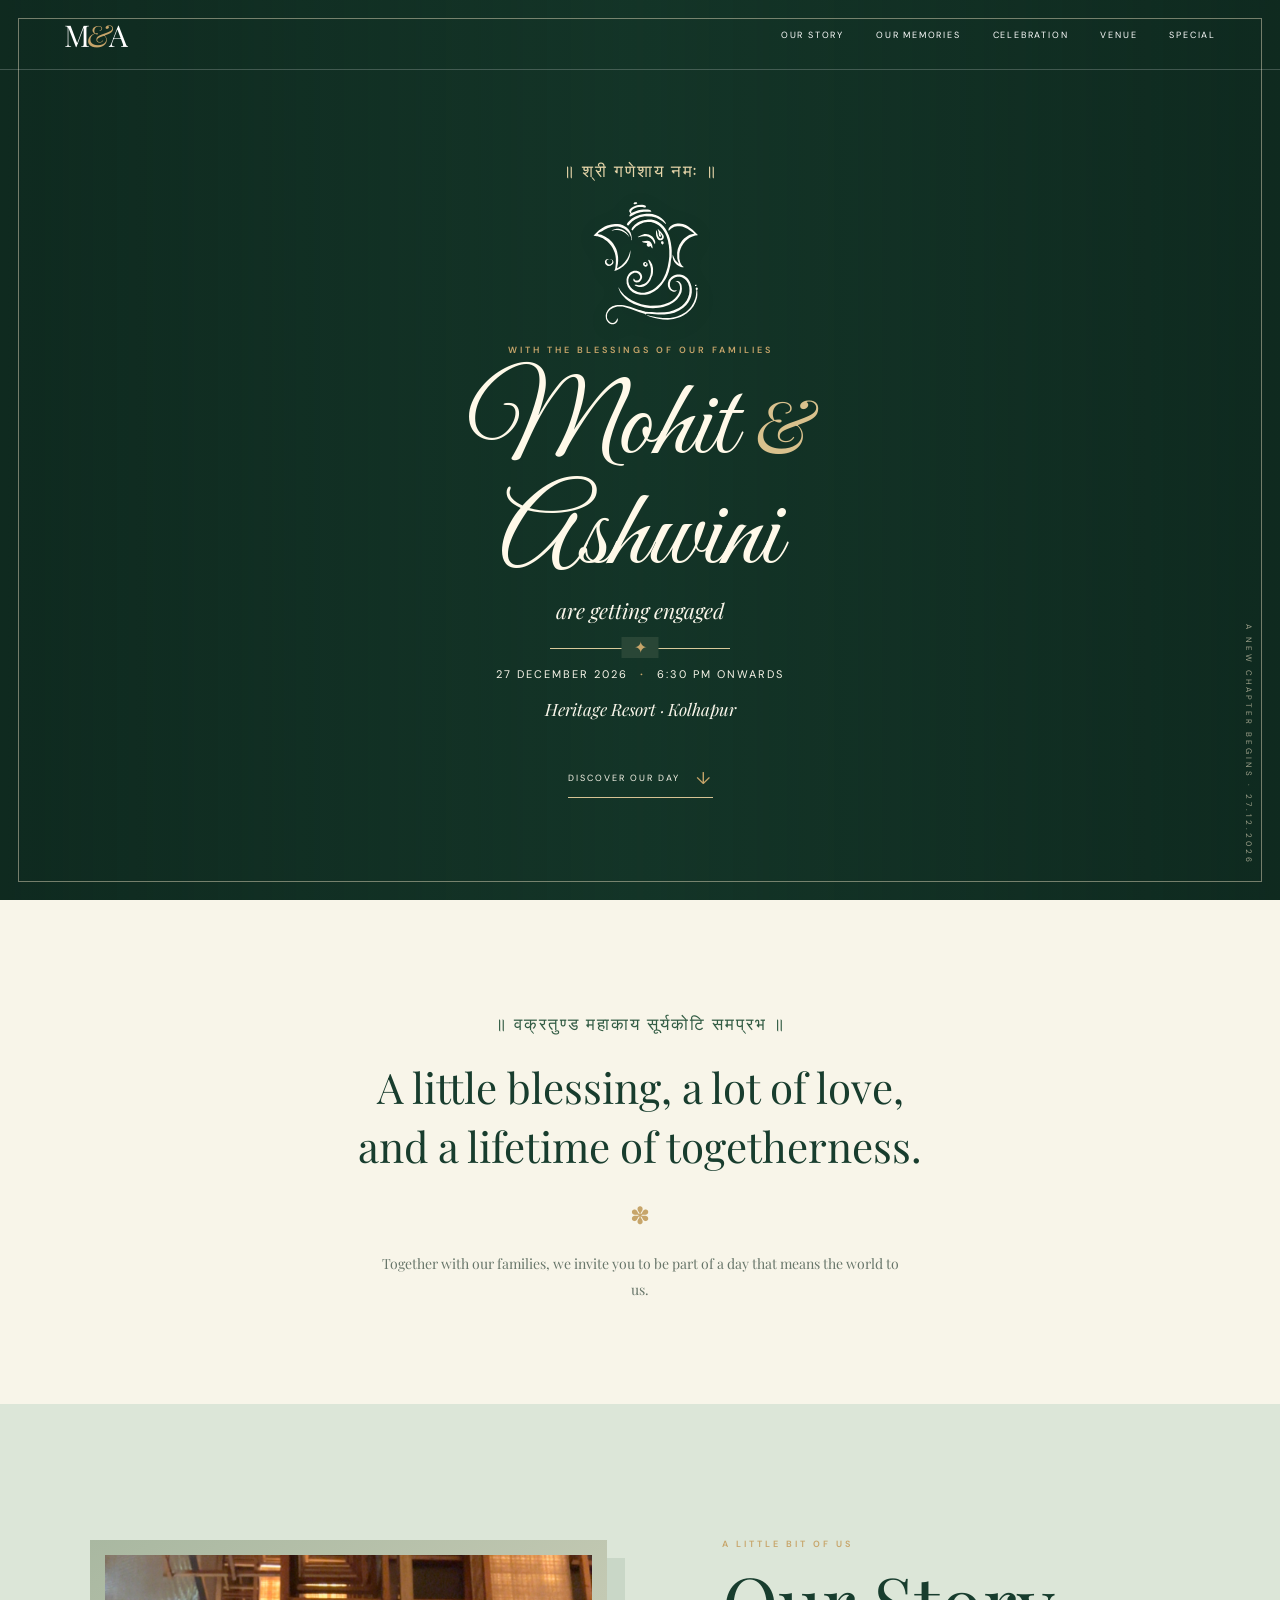
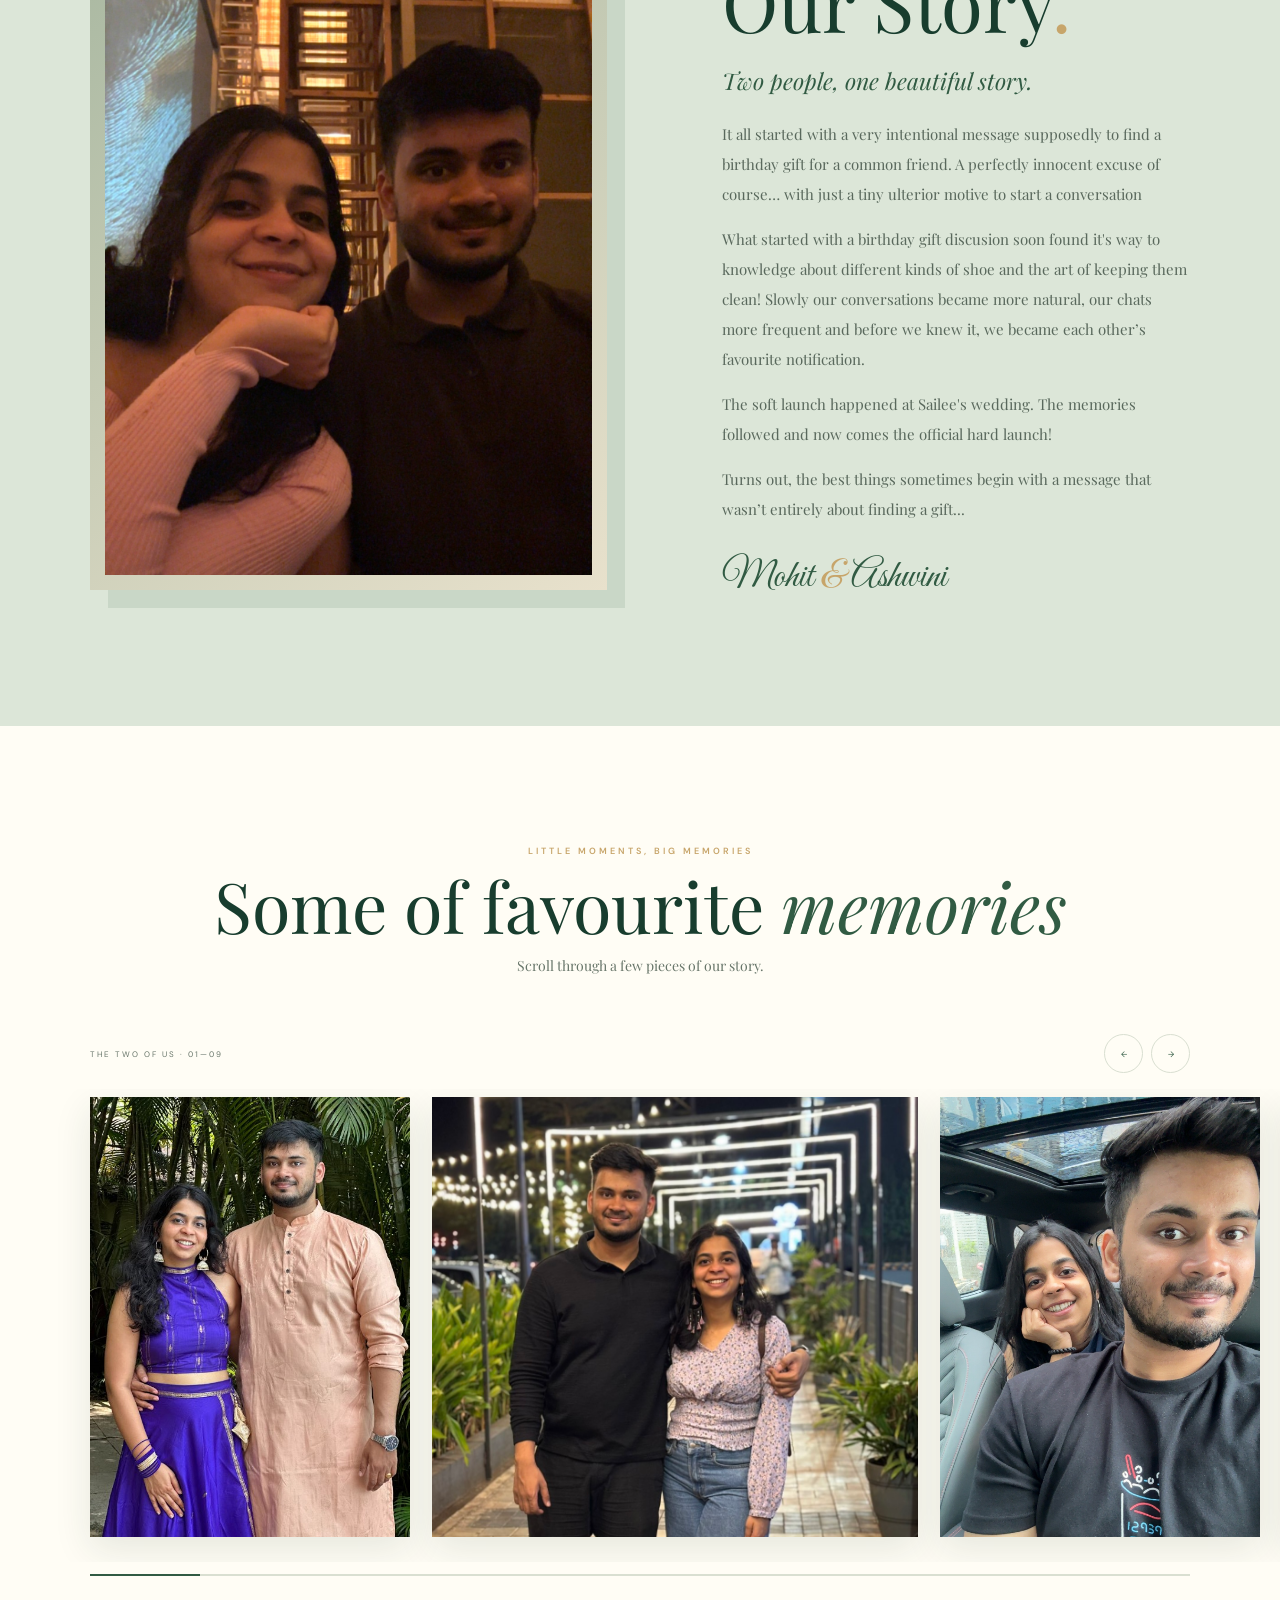
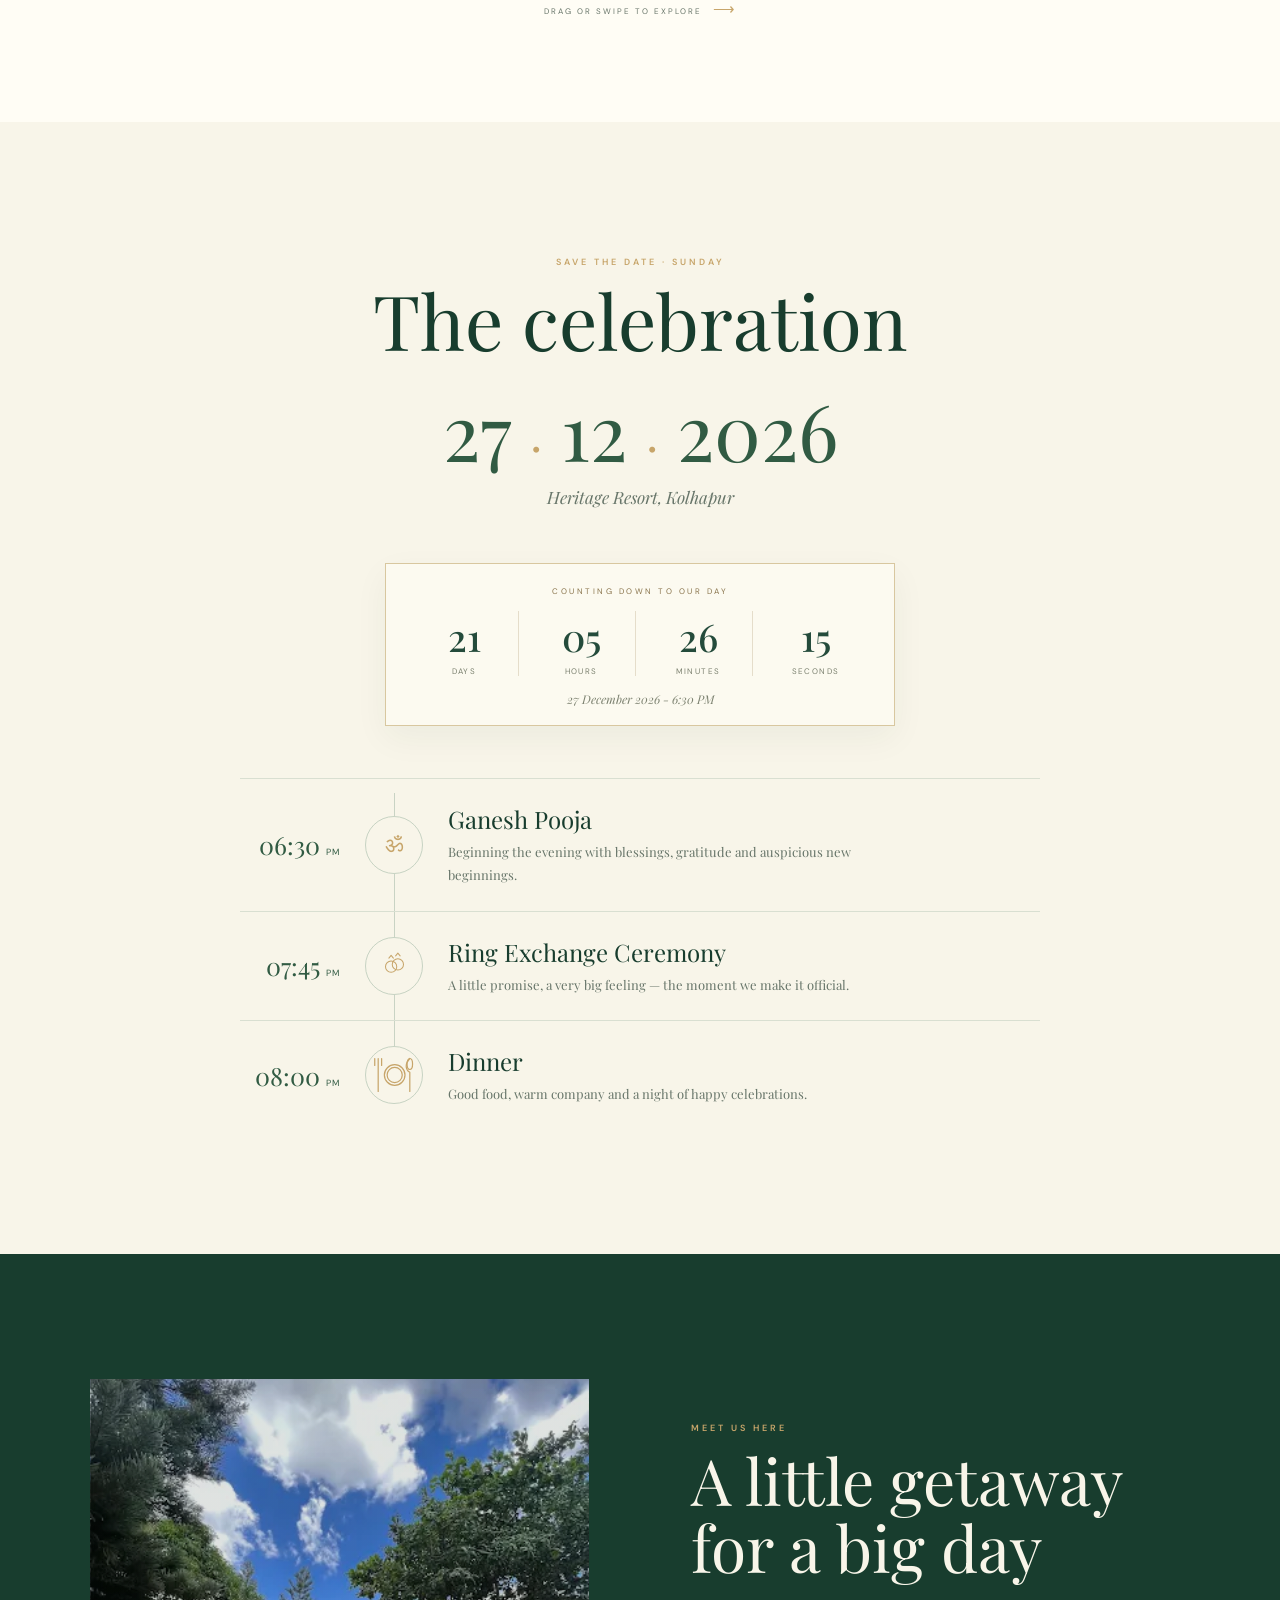
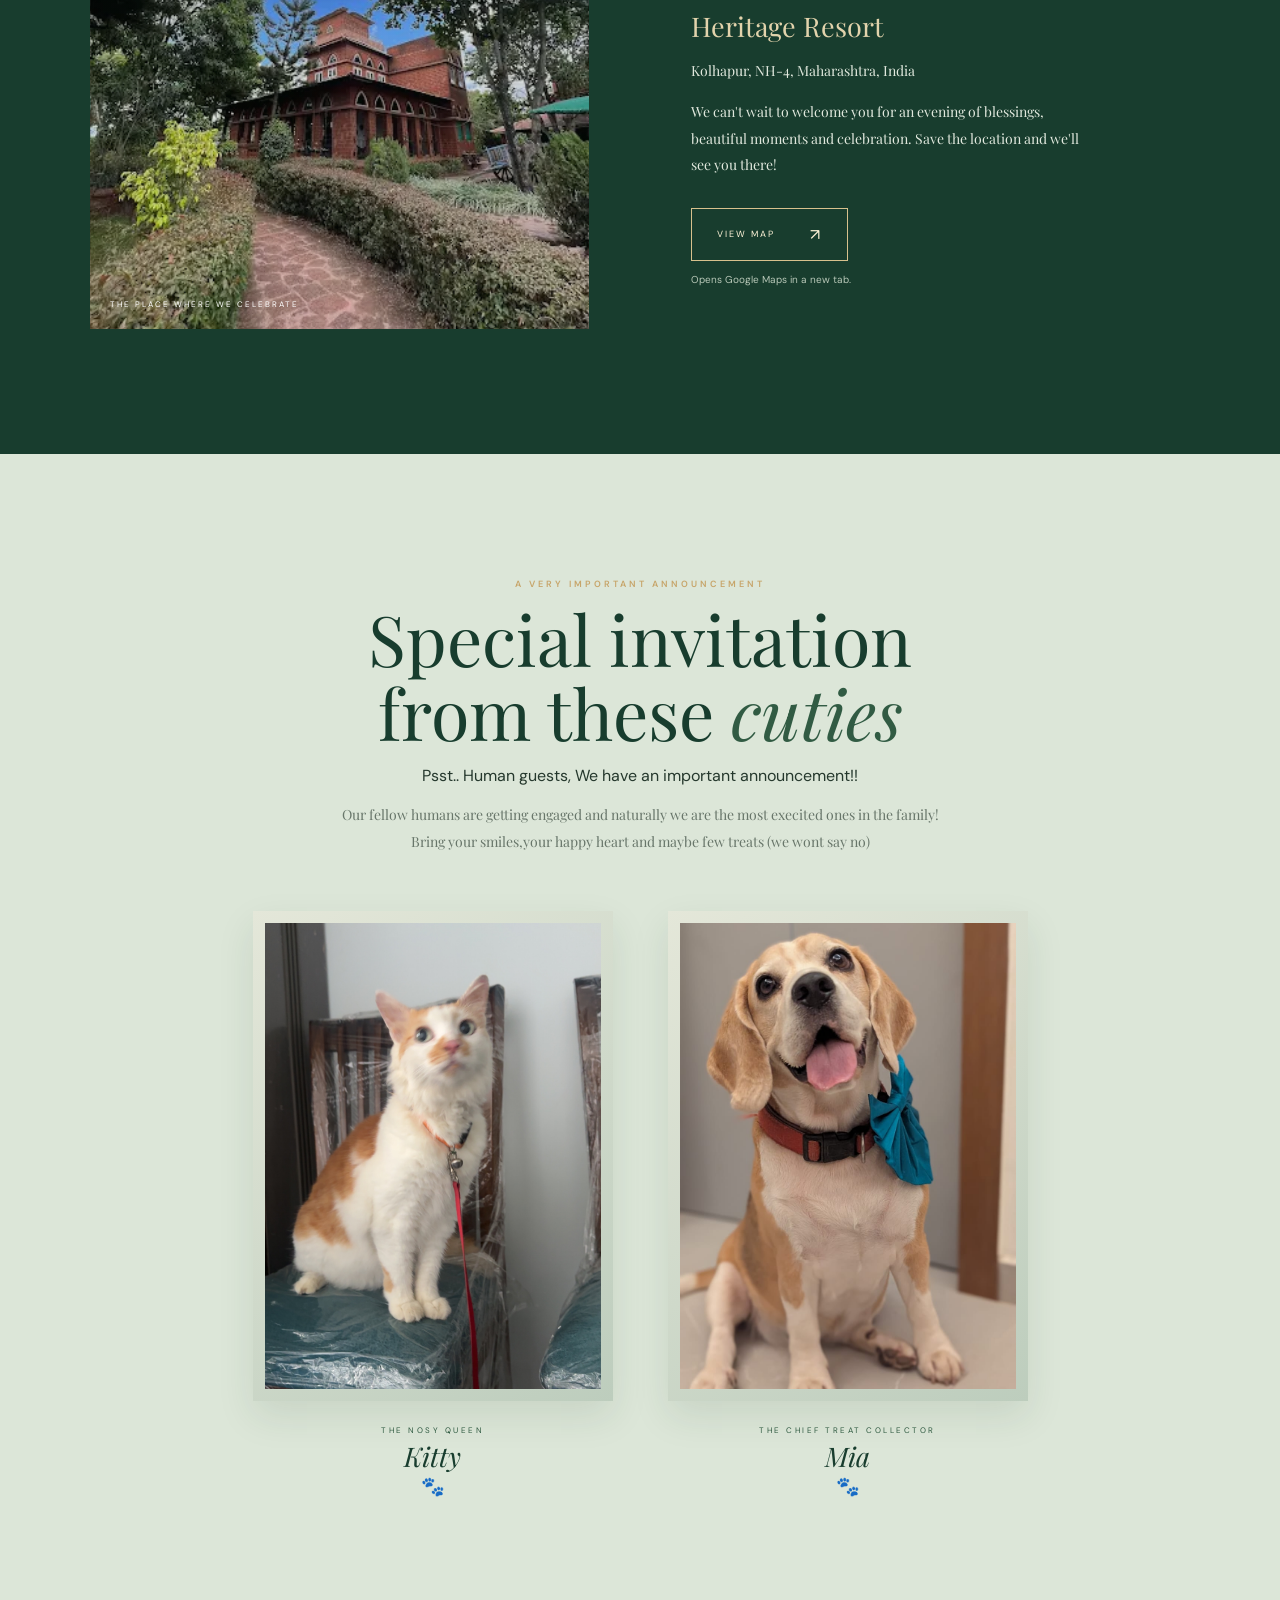
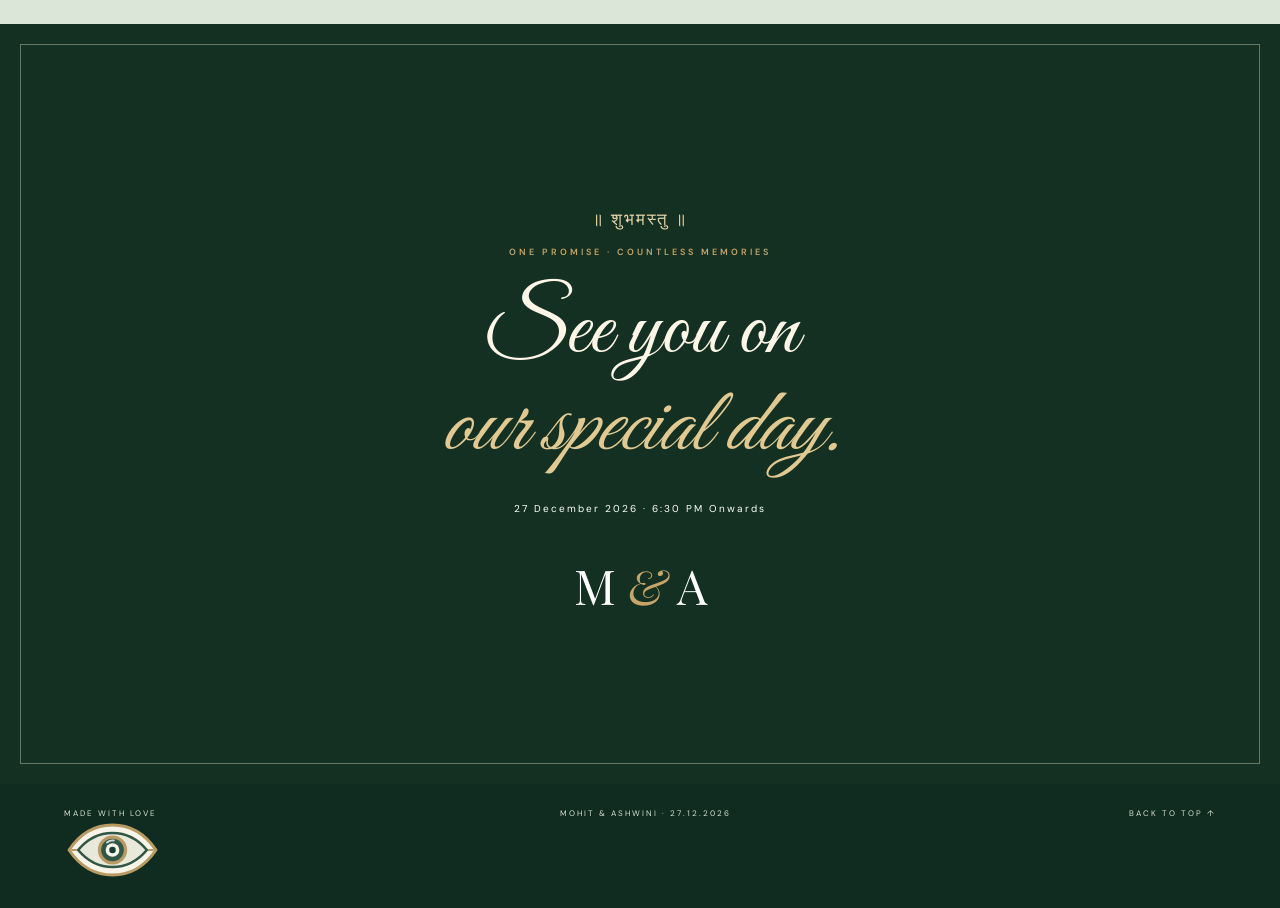
==== commit 148635ff: "Add files via upload" ====
--- a/index.html
+++ b/index.html
@@ -447,7 +447,7 @@
         </main>
 
         <footer>
-            <span class="made-with">MADE WITH LOVE <img src="photos/evil-eye.svg" alt="Evil eye" class="evil-eye"></span><span>MOHIT &amp; ASHWINI · 27.12.2026</span><a href="#home">BACK TO TOP ↑</a>
+            <span class="made-with">MADE WITH LOVE <a href="easter-egg.html" class="evil-eye-link" aria-label="Discover a little surprise"><img src="photos/evil-eye.svg" alt="Evil eye" class="evil-eye"></span><span>MOHIT &amp; ASHWINI · 27.12.2026</span><a href="#home">BACK TO TOP ↑</a>
         </footer>
         <script src="script.js"></script>
         <script>
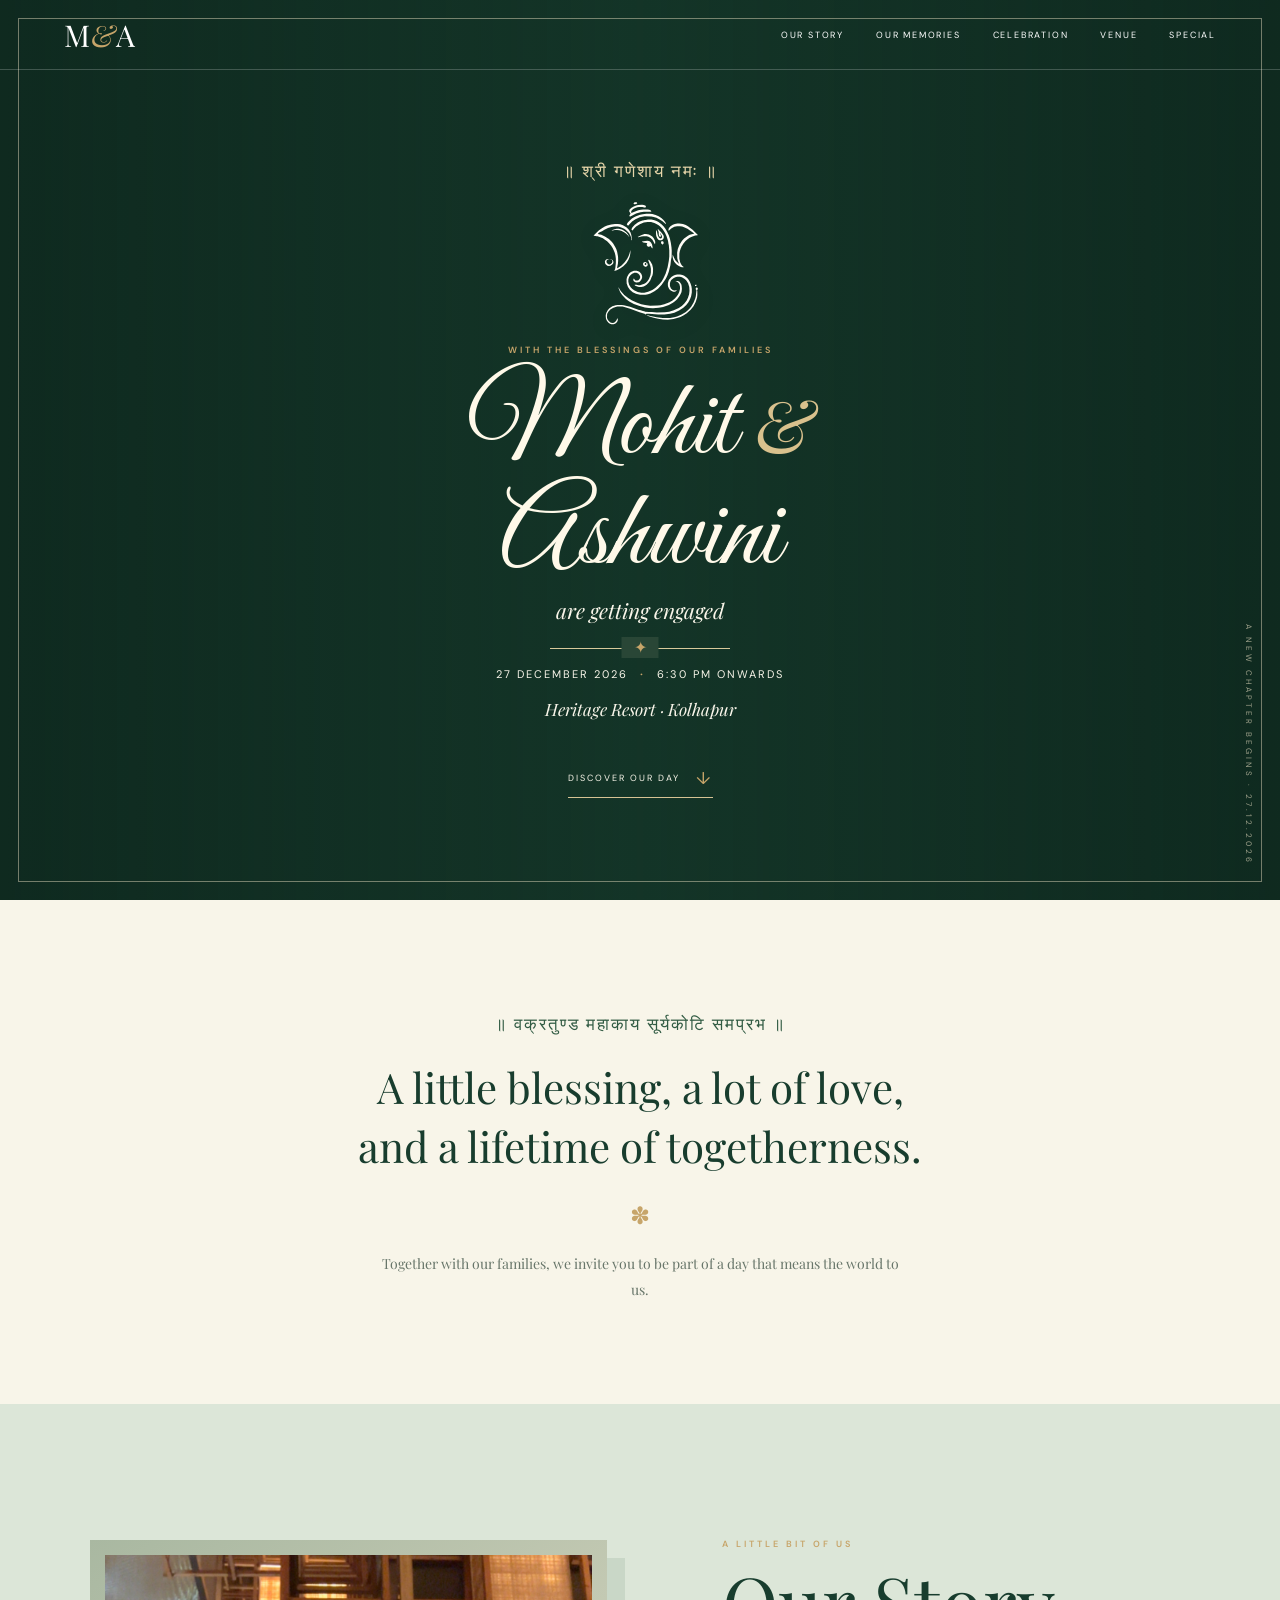
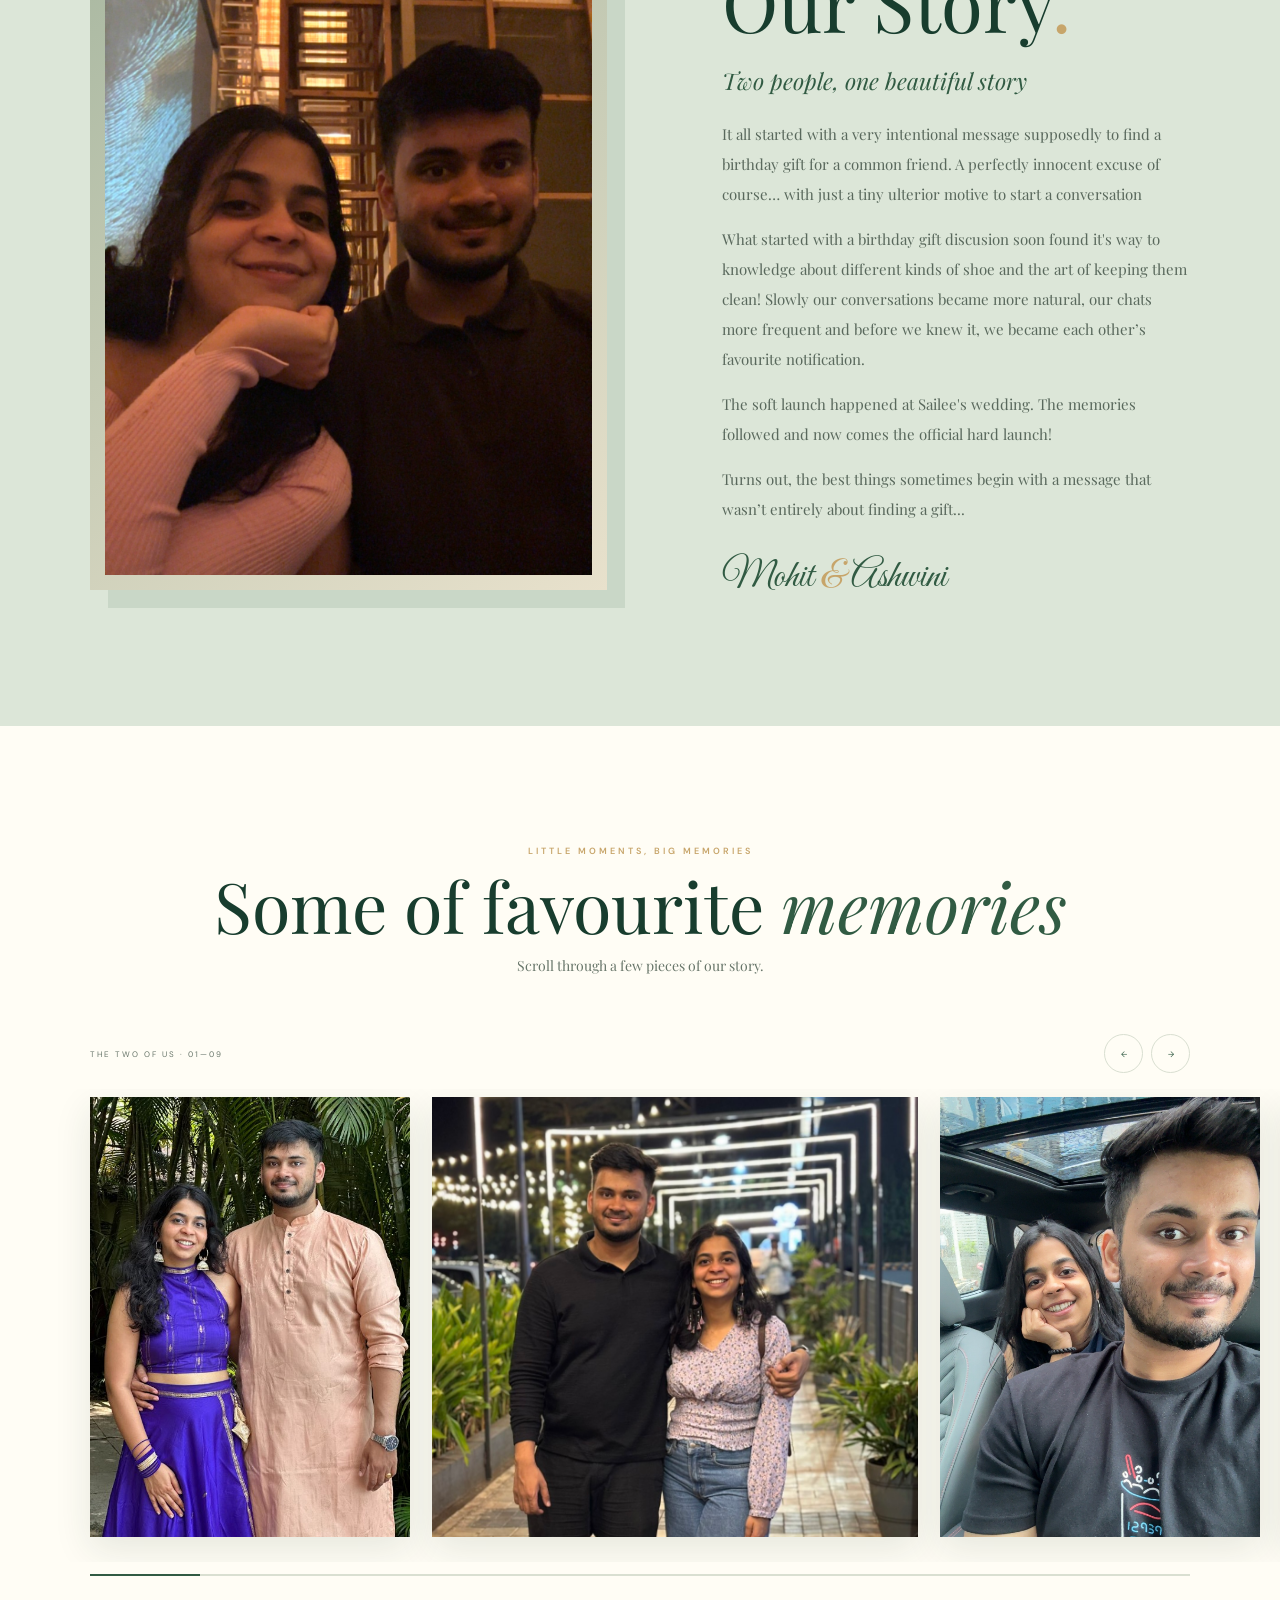
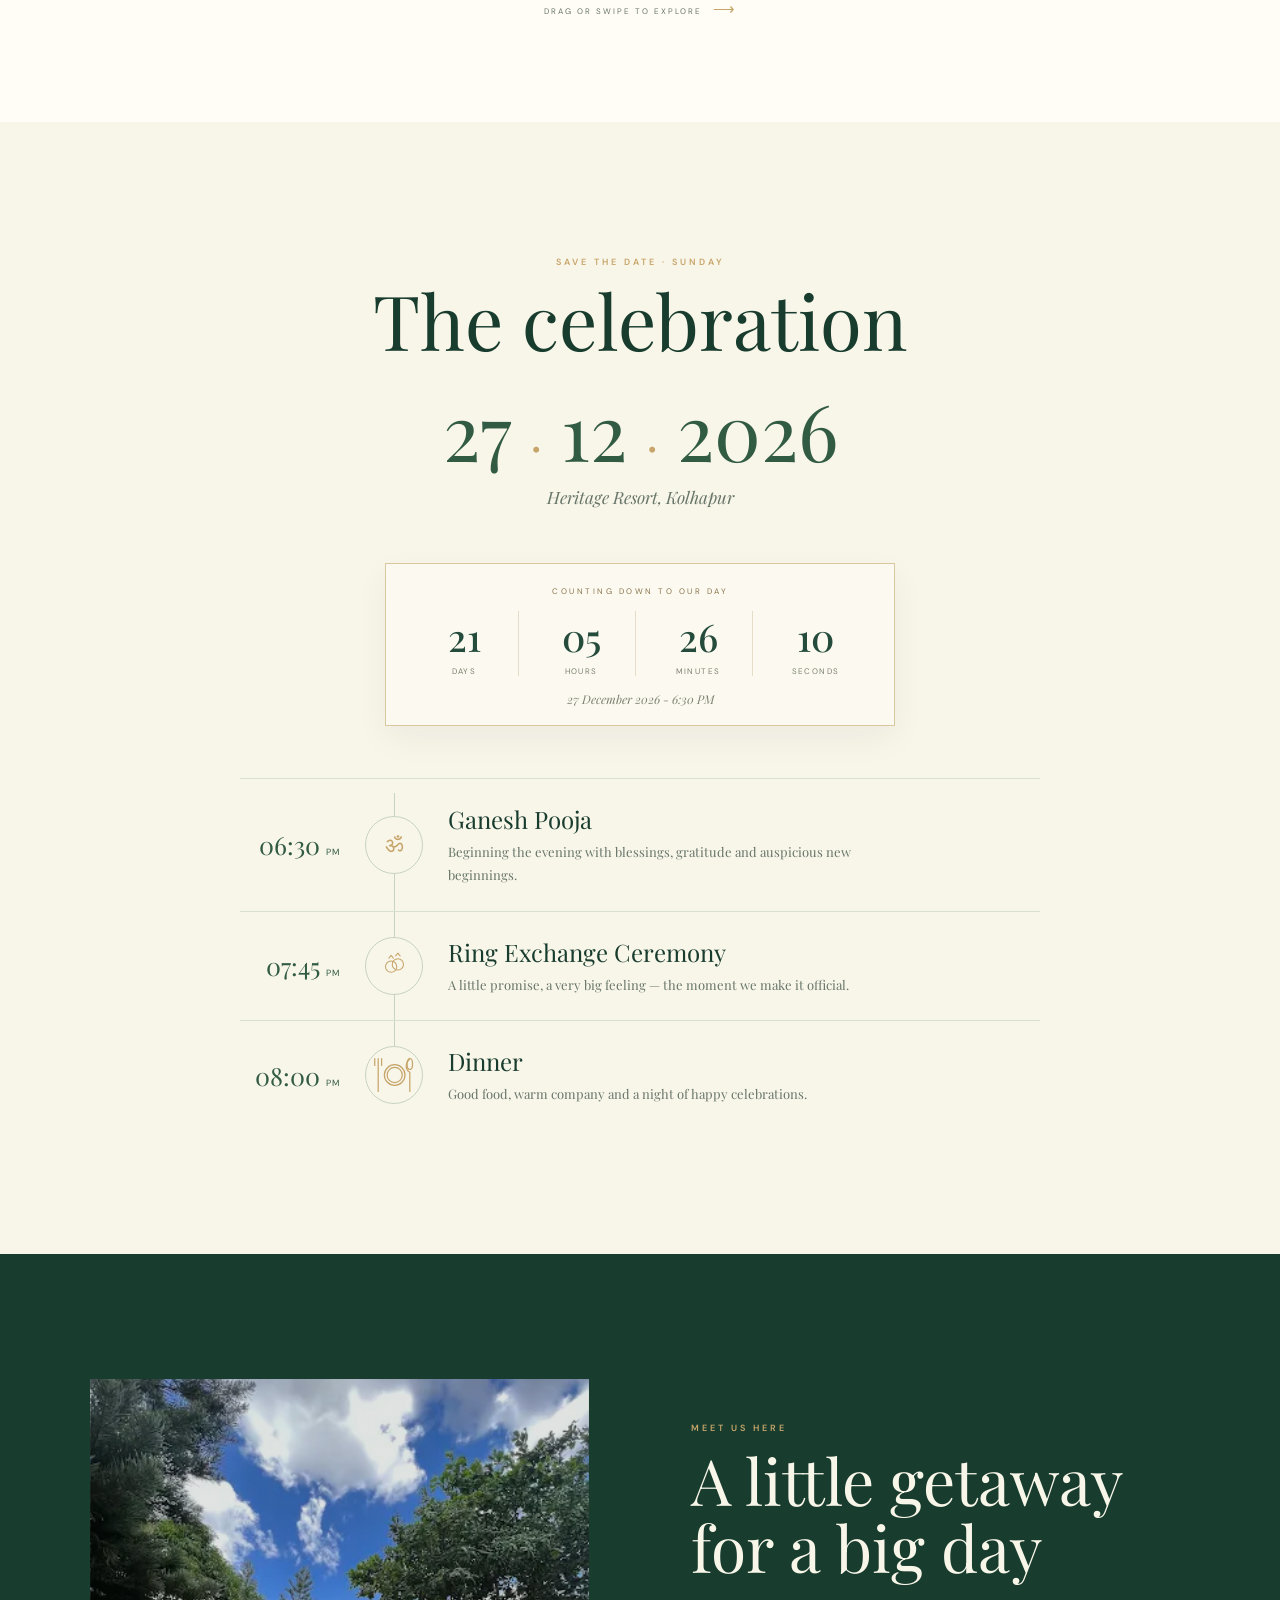
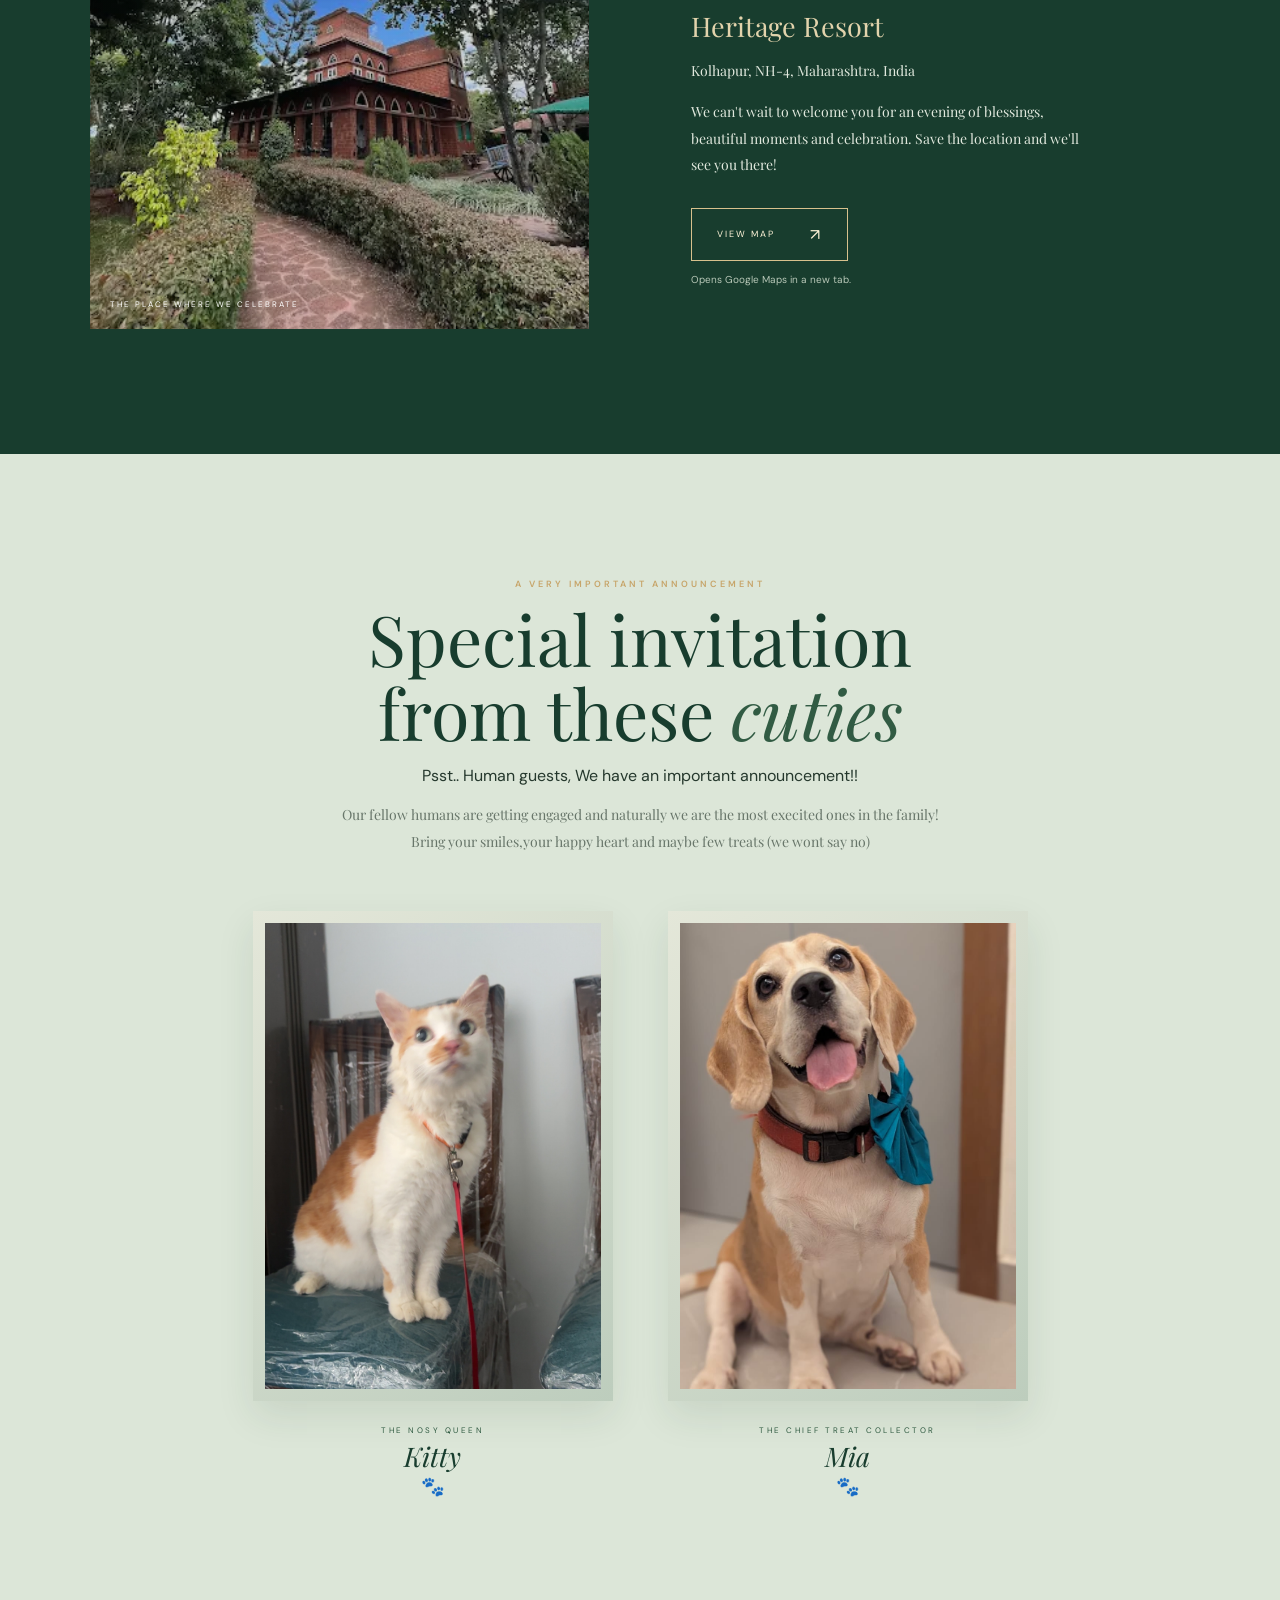
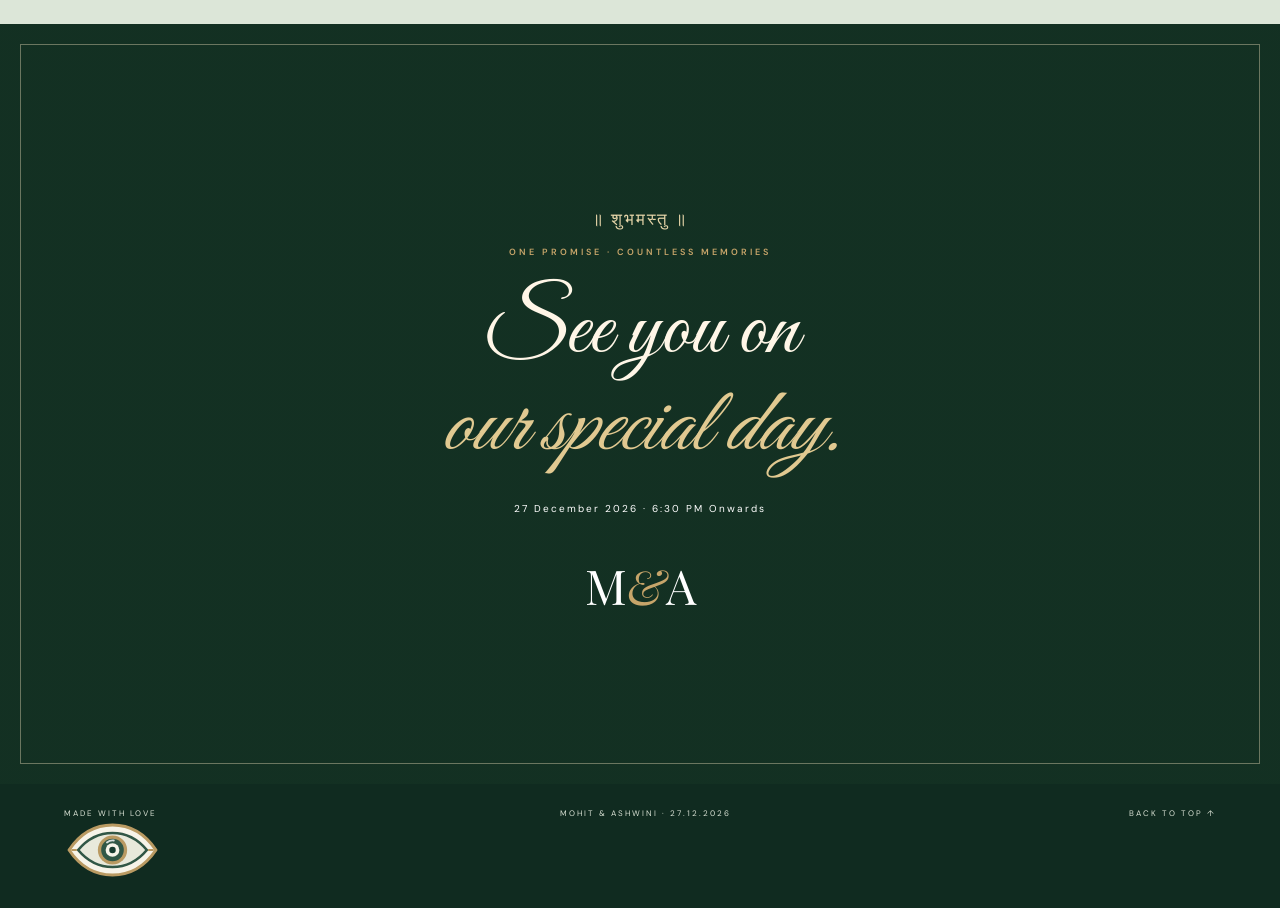
==== commit a0b01511: "Add files via upload" ====
--- a/index.html
+++ b/index.html
@@ -5,6 +5,10 @@
         <meta name="viewport" content="width=device-width, initial-scale=1.0" />
         <meta name="theme-color" content="#183d2e" />
         <title>Mohit & Ashwini | The Engagement</title>
+ <link rel="icon" type="image/svg.xml" href="photos/favicon.svg" />
+ <link rel="icon" type="image/jpg" size="512*512" href="photos/favicon.jpg" />
+ <link rel="shortcut icon" href="photos/favicon.ico" />
+ <link rel="apple-touch-icon" href="photos/favicon.jpg" />
         <link rel="preconnect" href="https://fonts.googleapis.com" />
         <link rel="preconnect" href="https://fonts.gstatic.com" crossorigin />
         <link
@@ -157,7 +161,7 @@
     <body>
         <div class="loader" aria-hidden="true"><span>मंगलम्</span><i></i></div>
         <header class="header">
-            <a class="logo" href="#home">M<span>&</span>A</a>
+            <a class="logo" href="#home">M <span>&</span> A</a>
             <nav class="nav" aria-label="Main navigation">
                 <a href="#story">Our Story</a><a href="#moments">Our Memories</a><a href="#schedule">Celebration</a>
                 <a href="#venue">Venue</a><a href="#pets">Special</a>
@@ -208,7 +212,7 @@
                 <div class="story-copy reveal">
                     <p class="eyebrow">A little bit of us</p>
                     <h2>Our Story<span class="gold-dot">.</span></h2>
-                    <p class="script-line">Two people, one beautiful story.</p>
+                    <p class="script-line">Two people, one beautiful story</p>
                     <p>
                         It all started with a very intentional message supposedly to find a birthday gift for a common friend. A
                         perfectly innocent excuse of course… with just a tiny ulterior motive to start a conversation
@@ -441,7 +445,7 @@
                     <p class="eyebrow">One promise · countless memories</p>
                     <h2>See you on<br /><i>our special day.</i></h2>
                     <p>27 December 2026 · 6:30 PM Onwards</p>
-                    <div class="final-monogram">M <span>&</span> A</div>
+                    <div class="final-monogram">M<span>&</span>A</div>
                 </div>
             </section>
         </main>
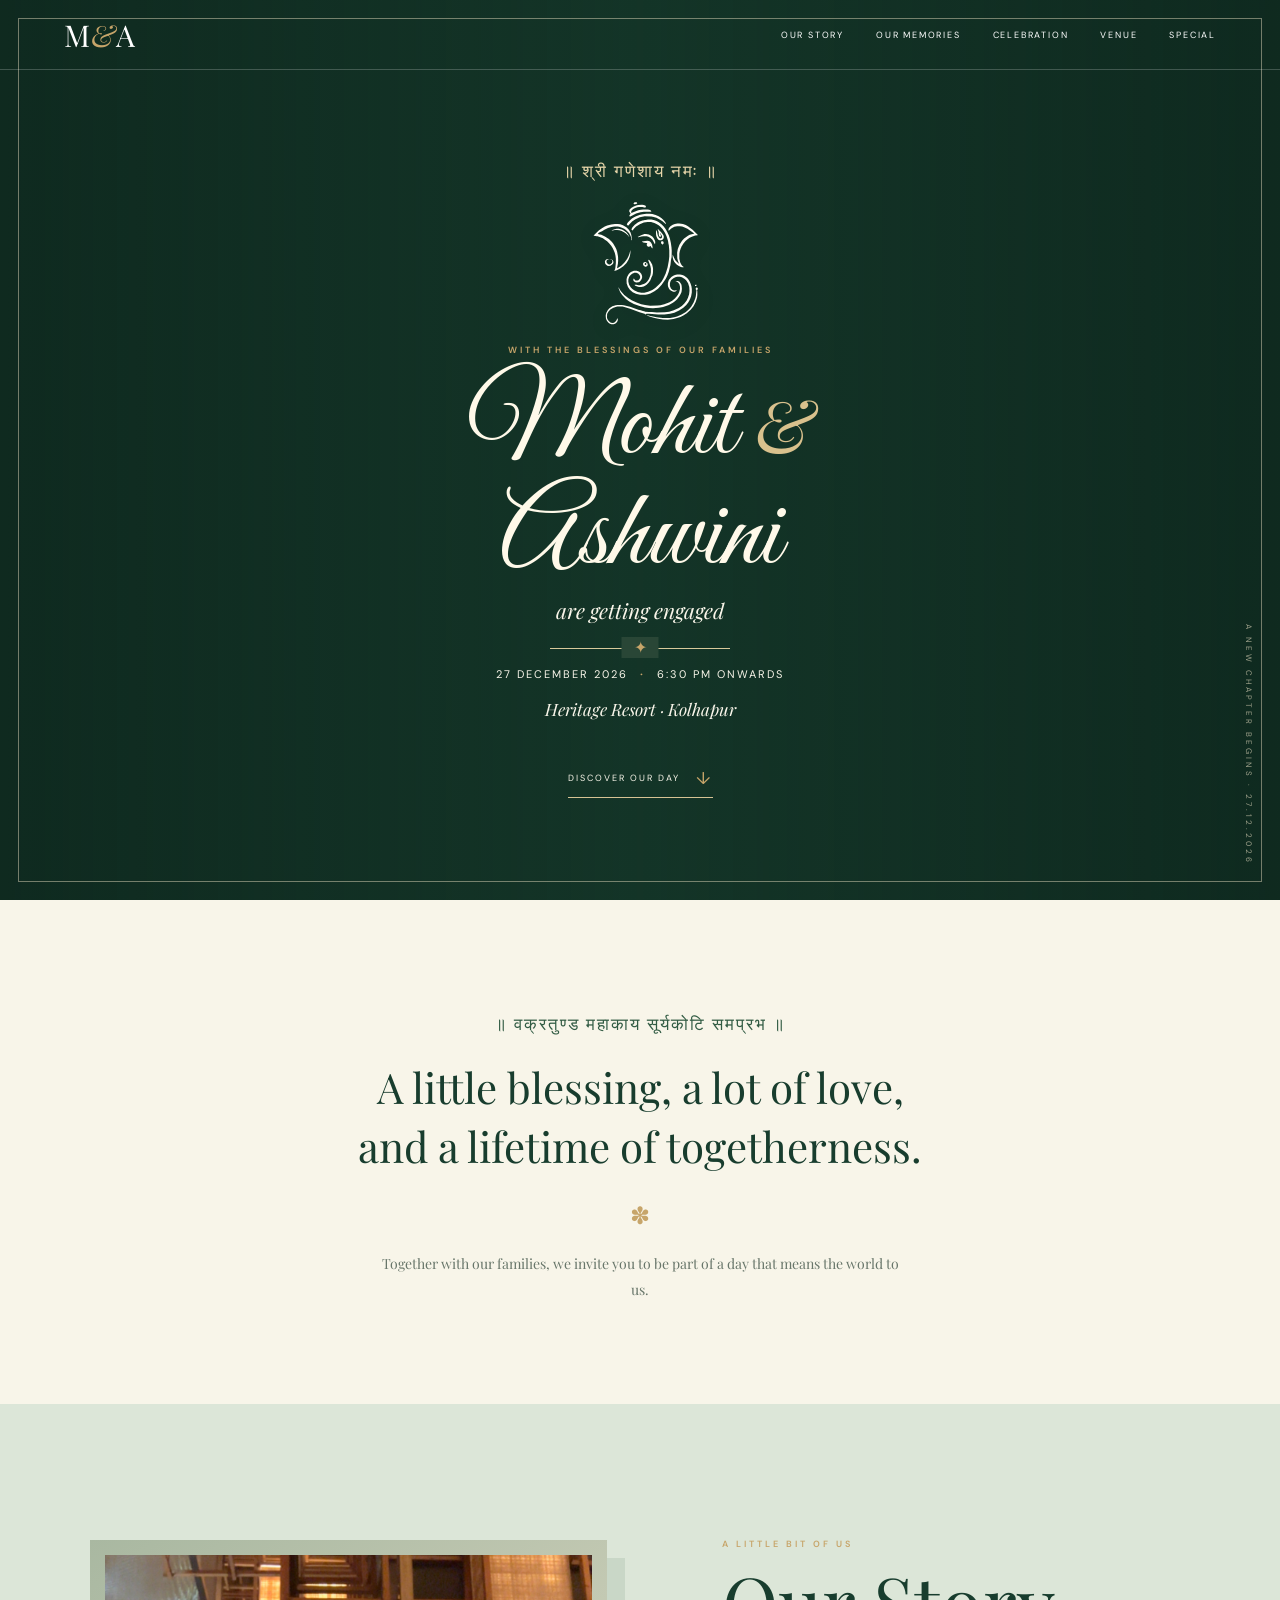
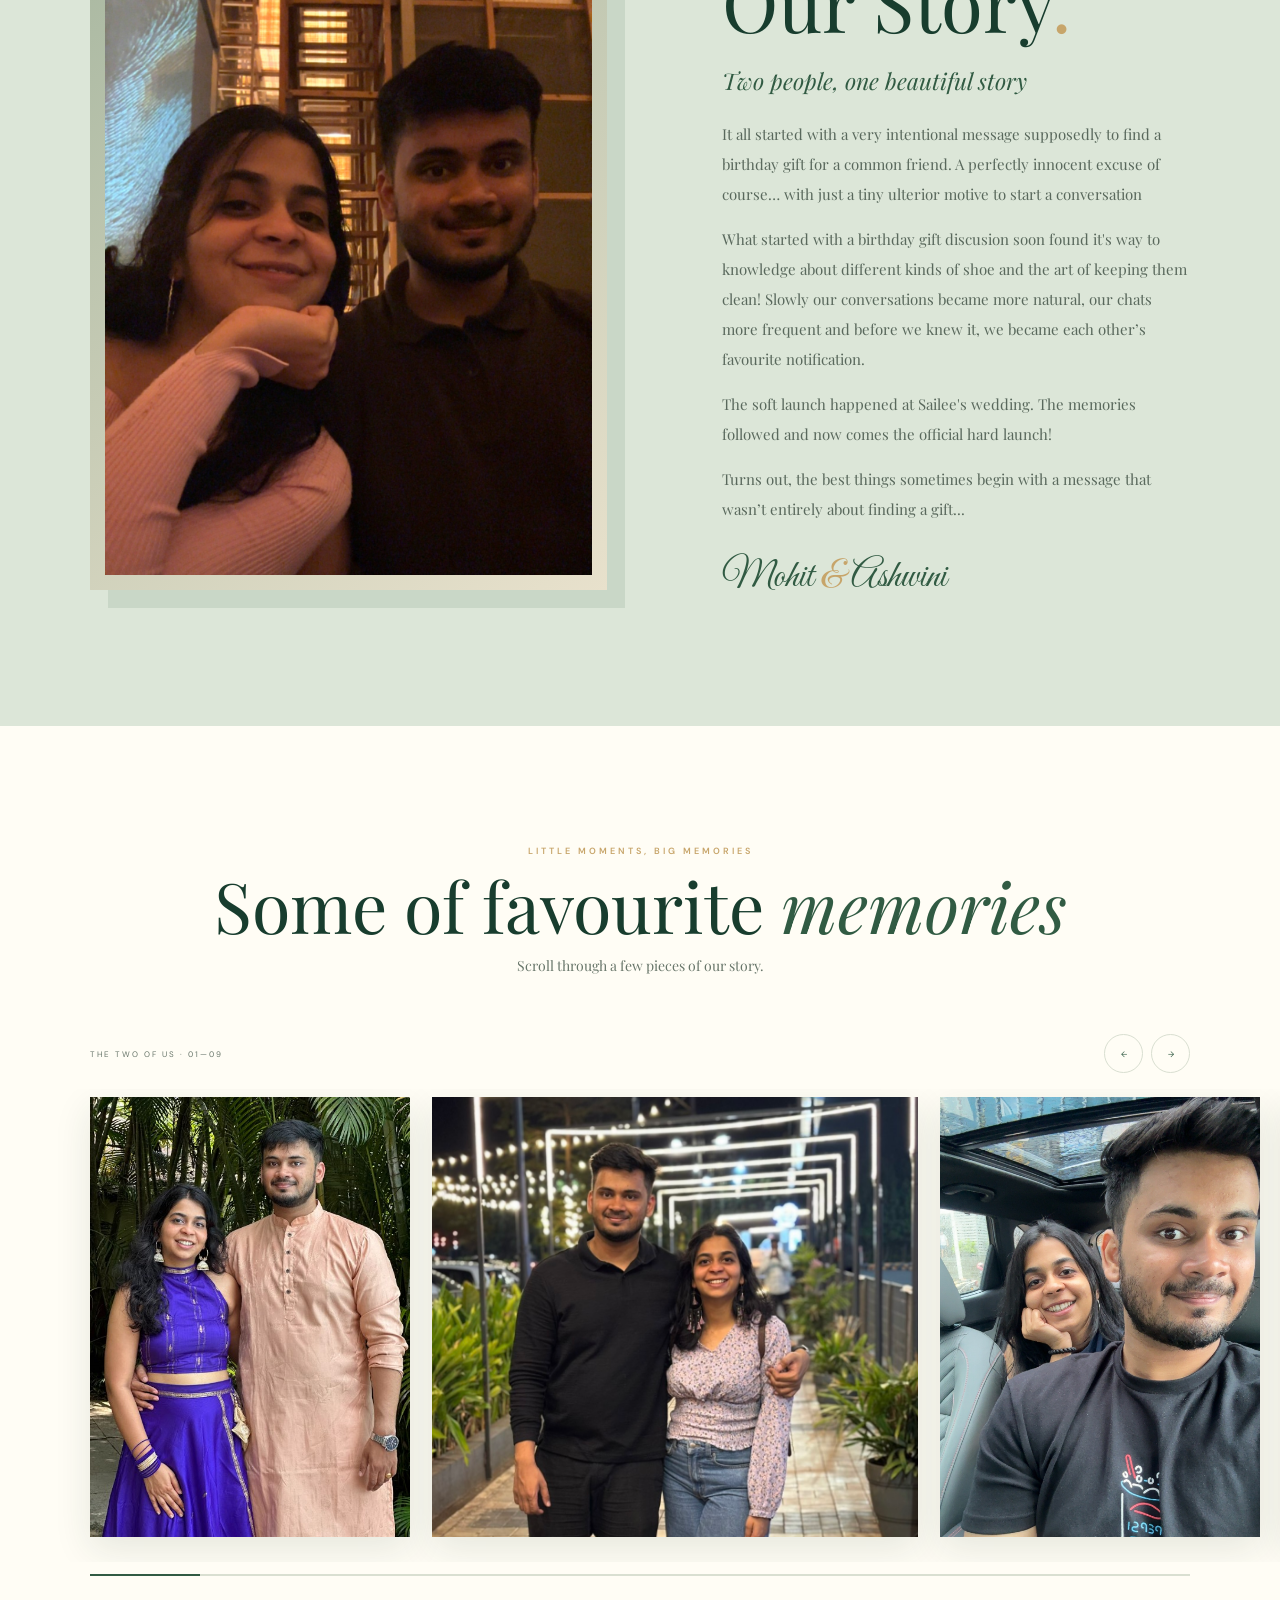
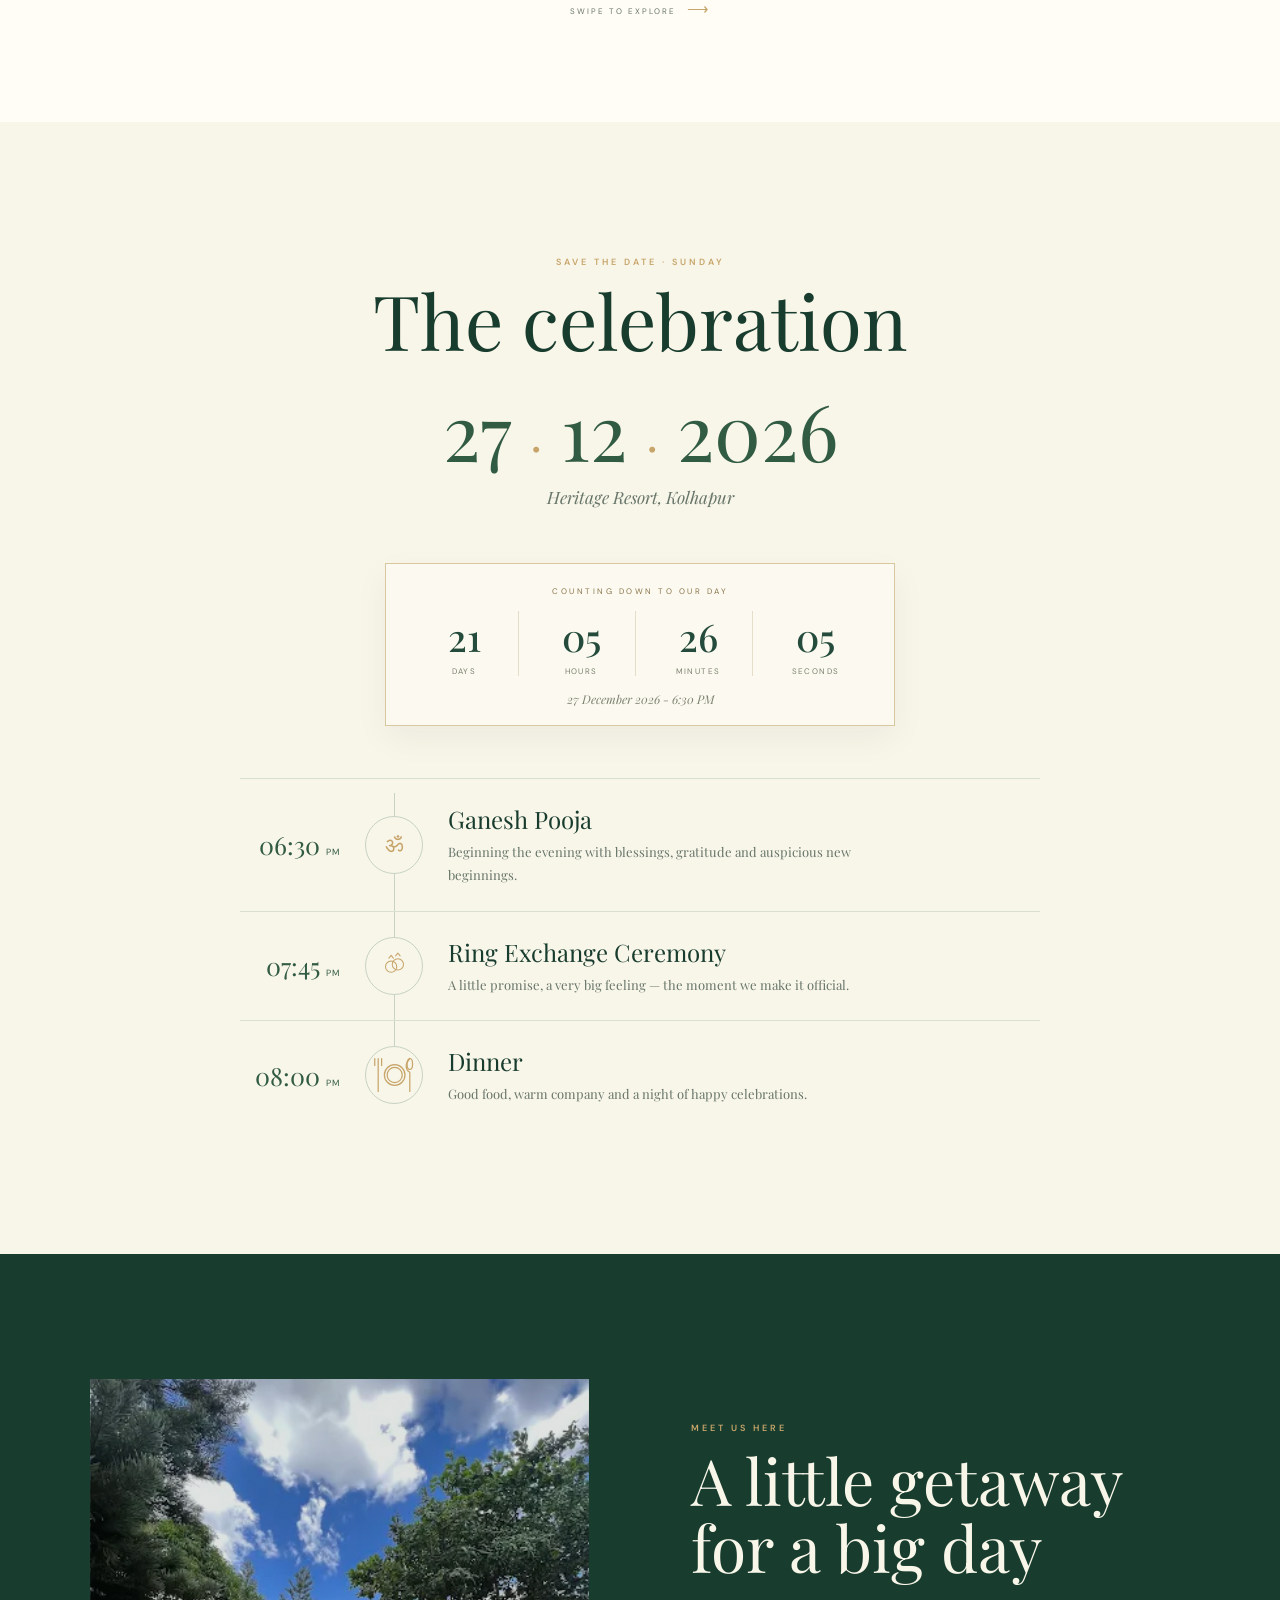
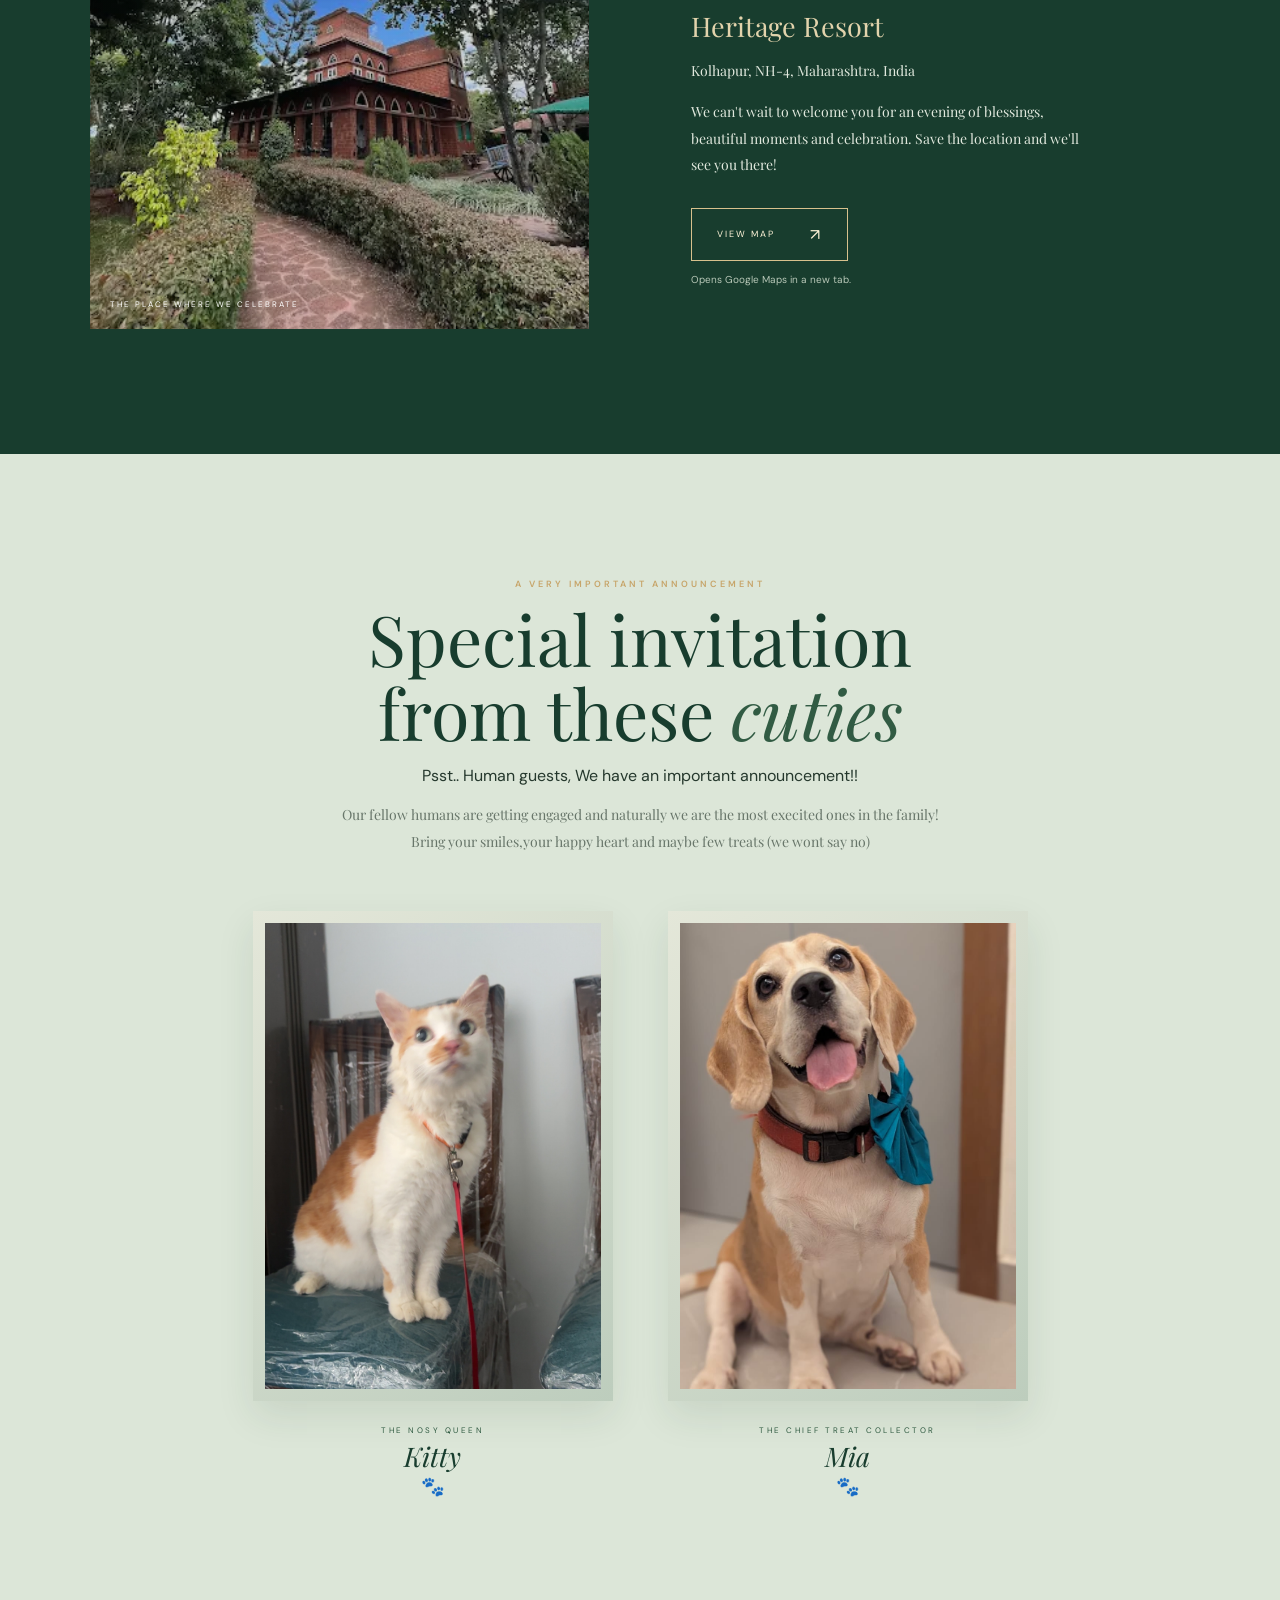
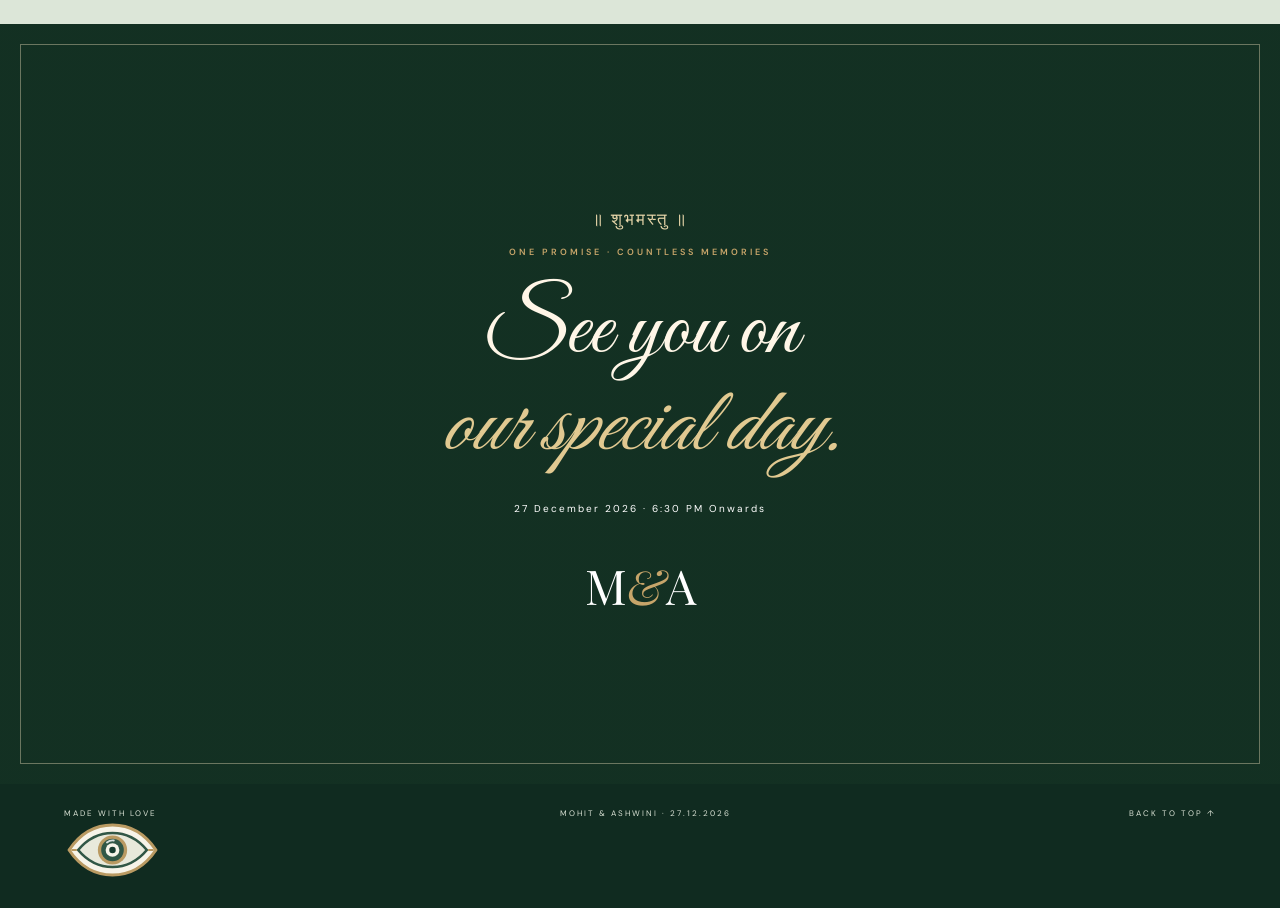
==== commit ee3f7104: "Add files via upload" ====
--- a/index.html
+++ b/index.html
@@ -302,7 +302,7 @@
                     </figure>
                 </div>
                 <div class="gallery-progress"><span></span></div>
-                <p class="swipe-hint">DRAG OR SWIPE TO EXPLORE <span>⟶</span></p>
+                <p class="swipe-hint">SWIPE TO EXPLORE <span>⟶</span></p>
             </section>
 
             <section class="schedule section" id="schedule">
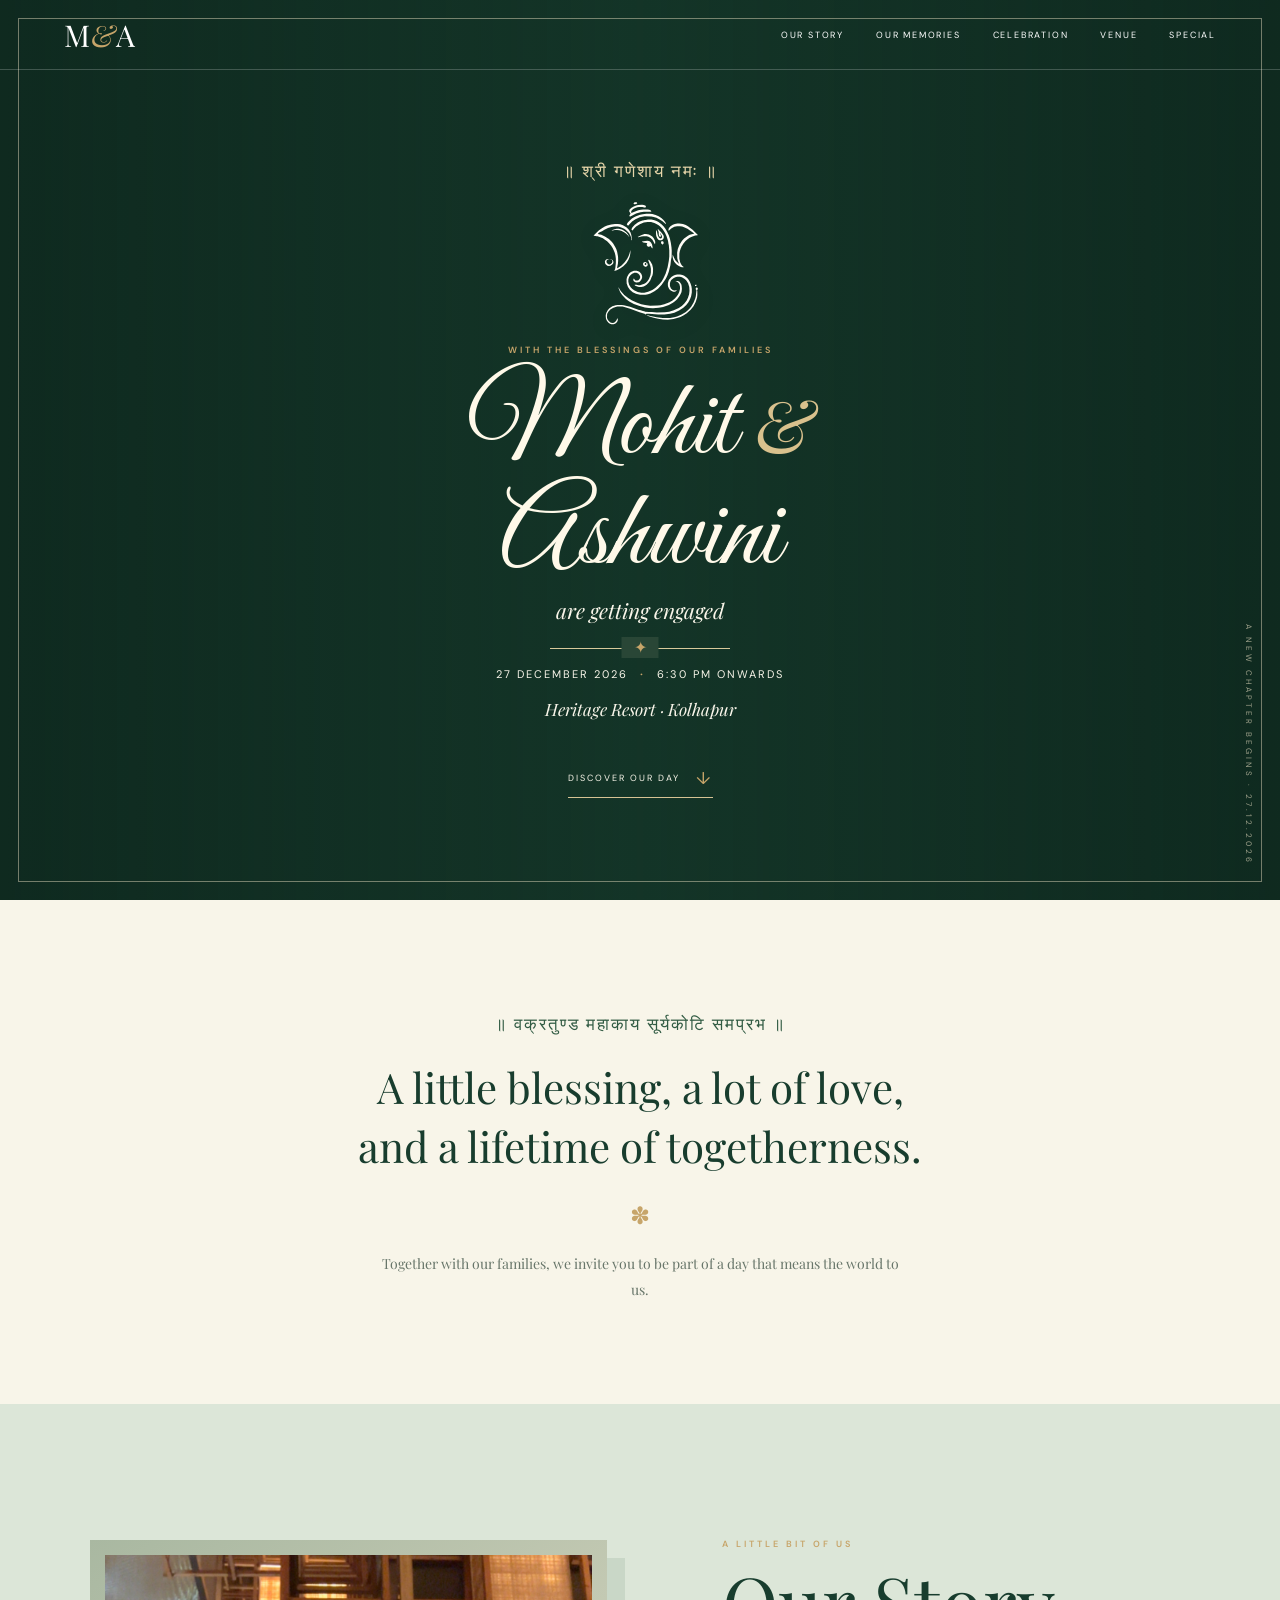
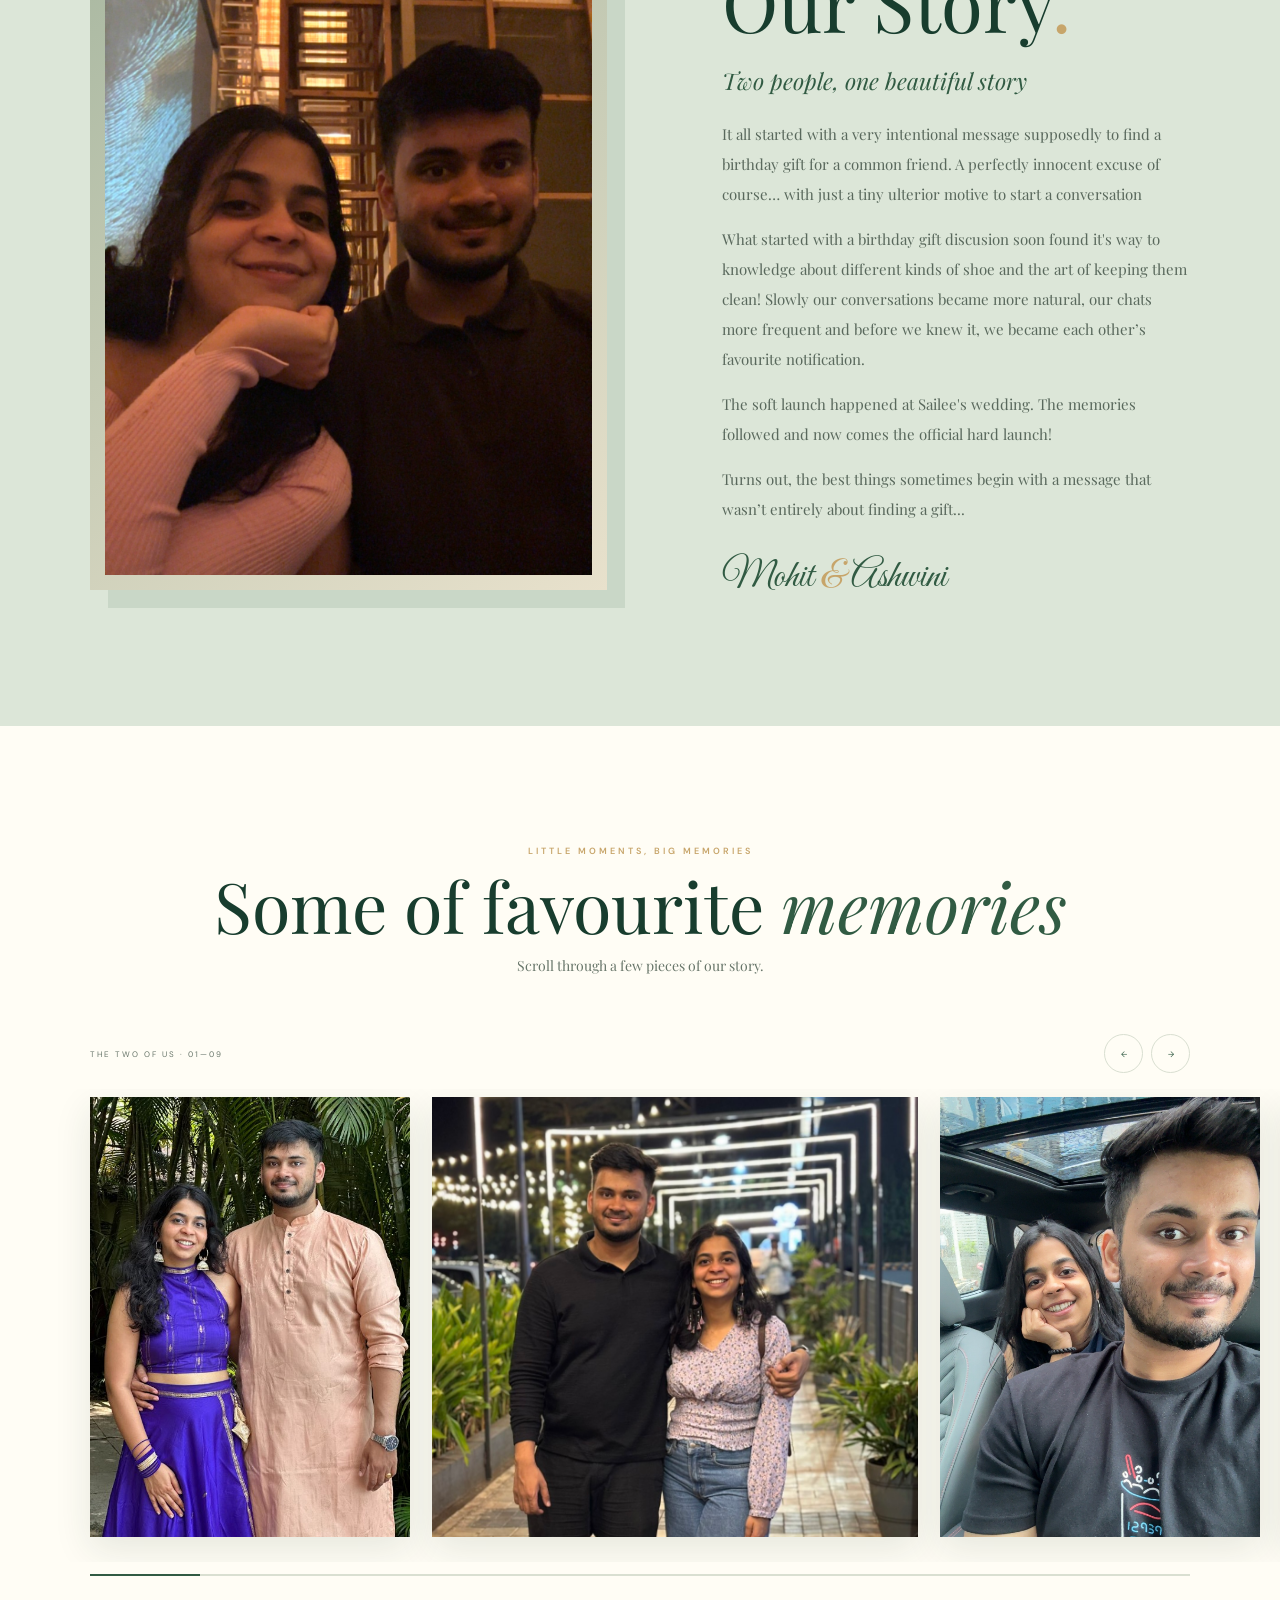
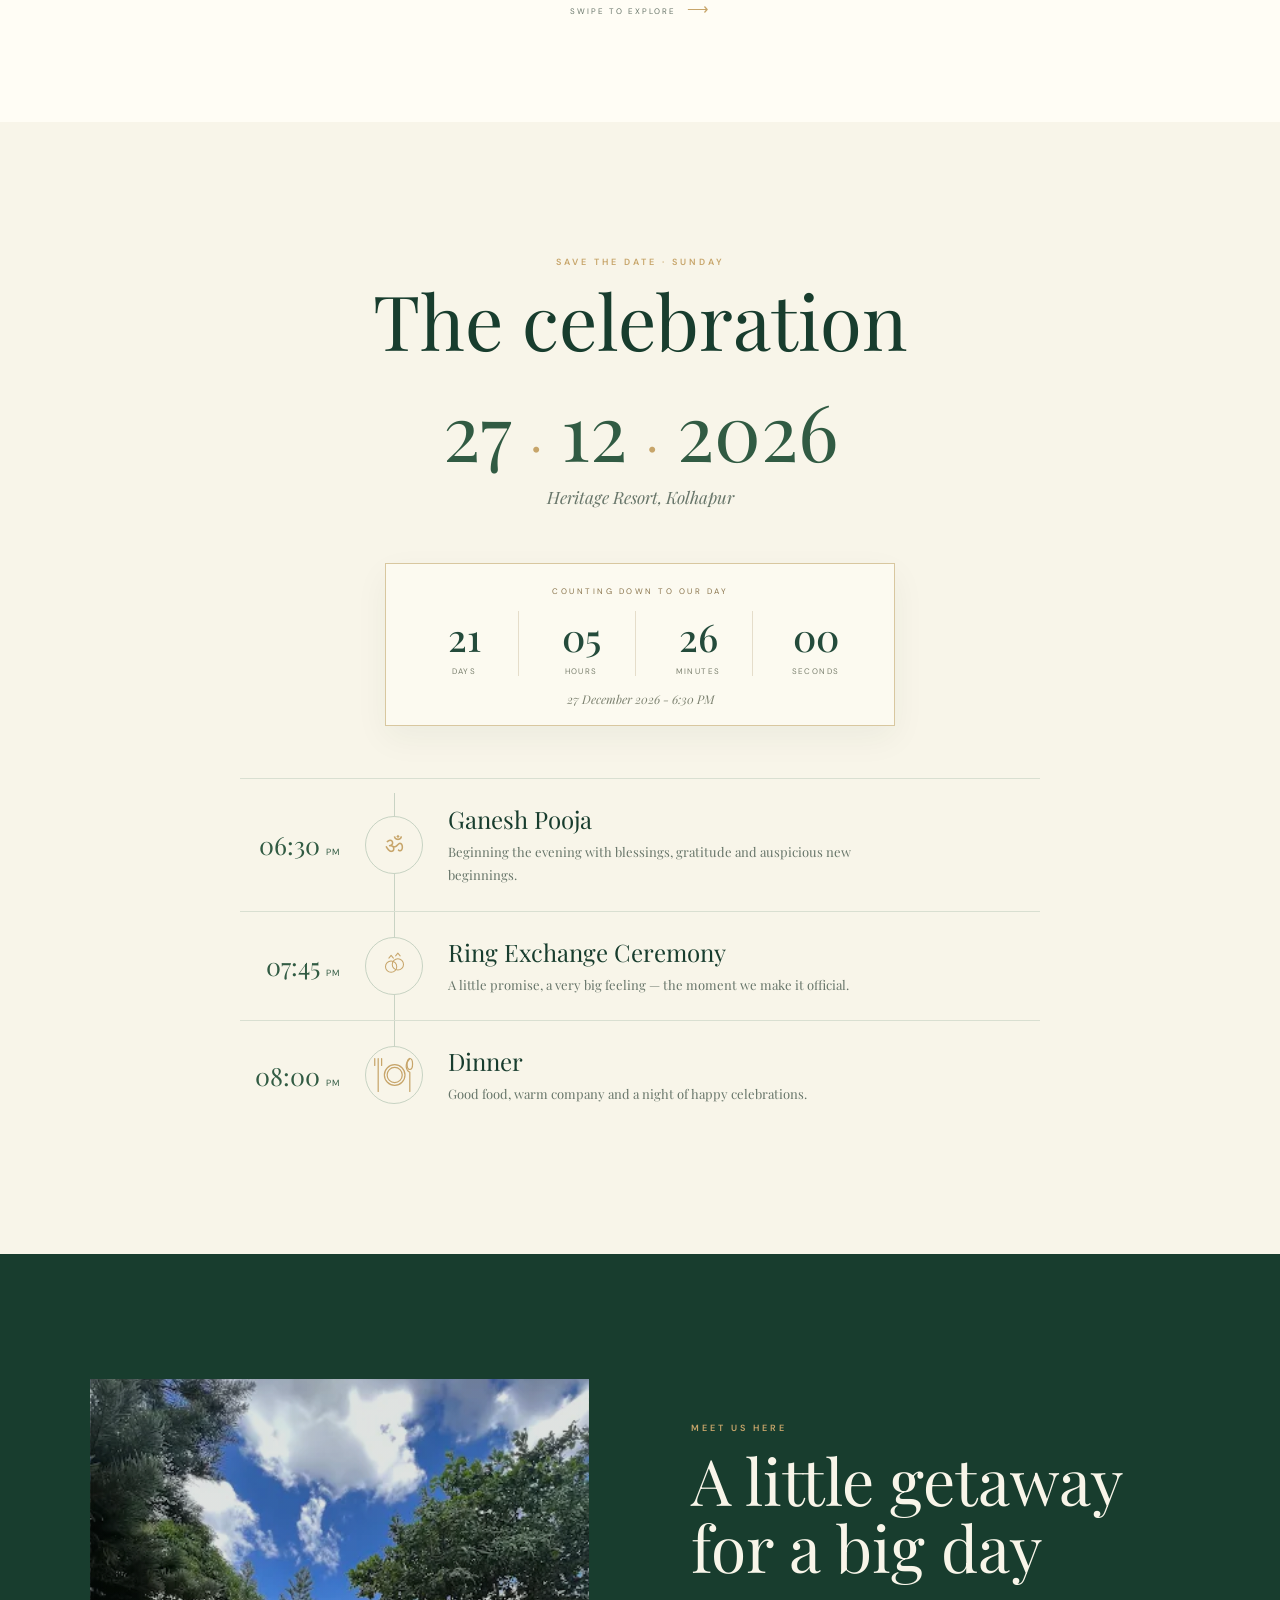
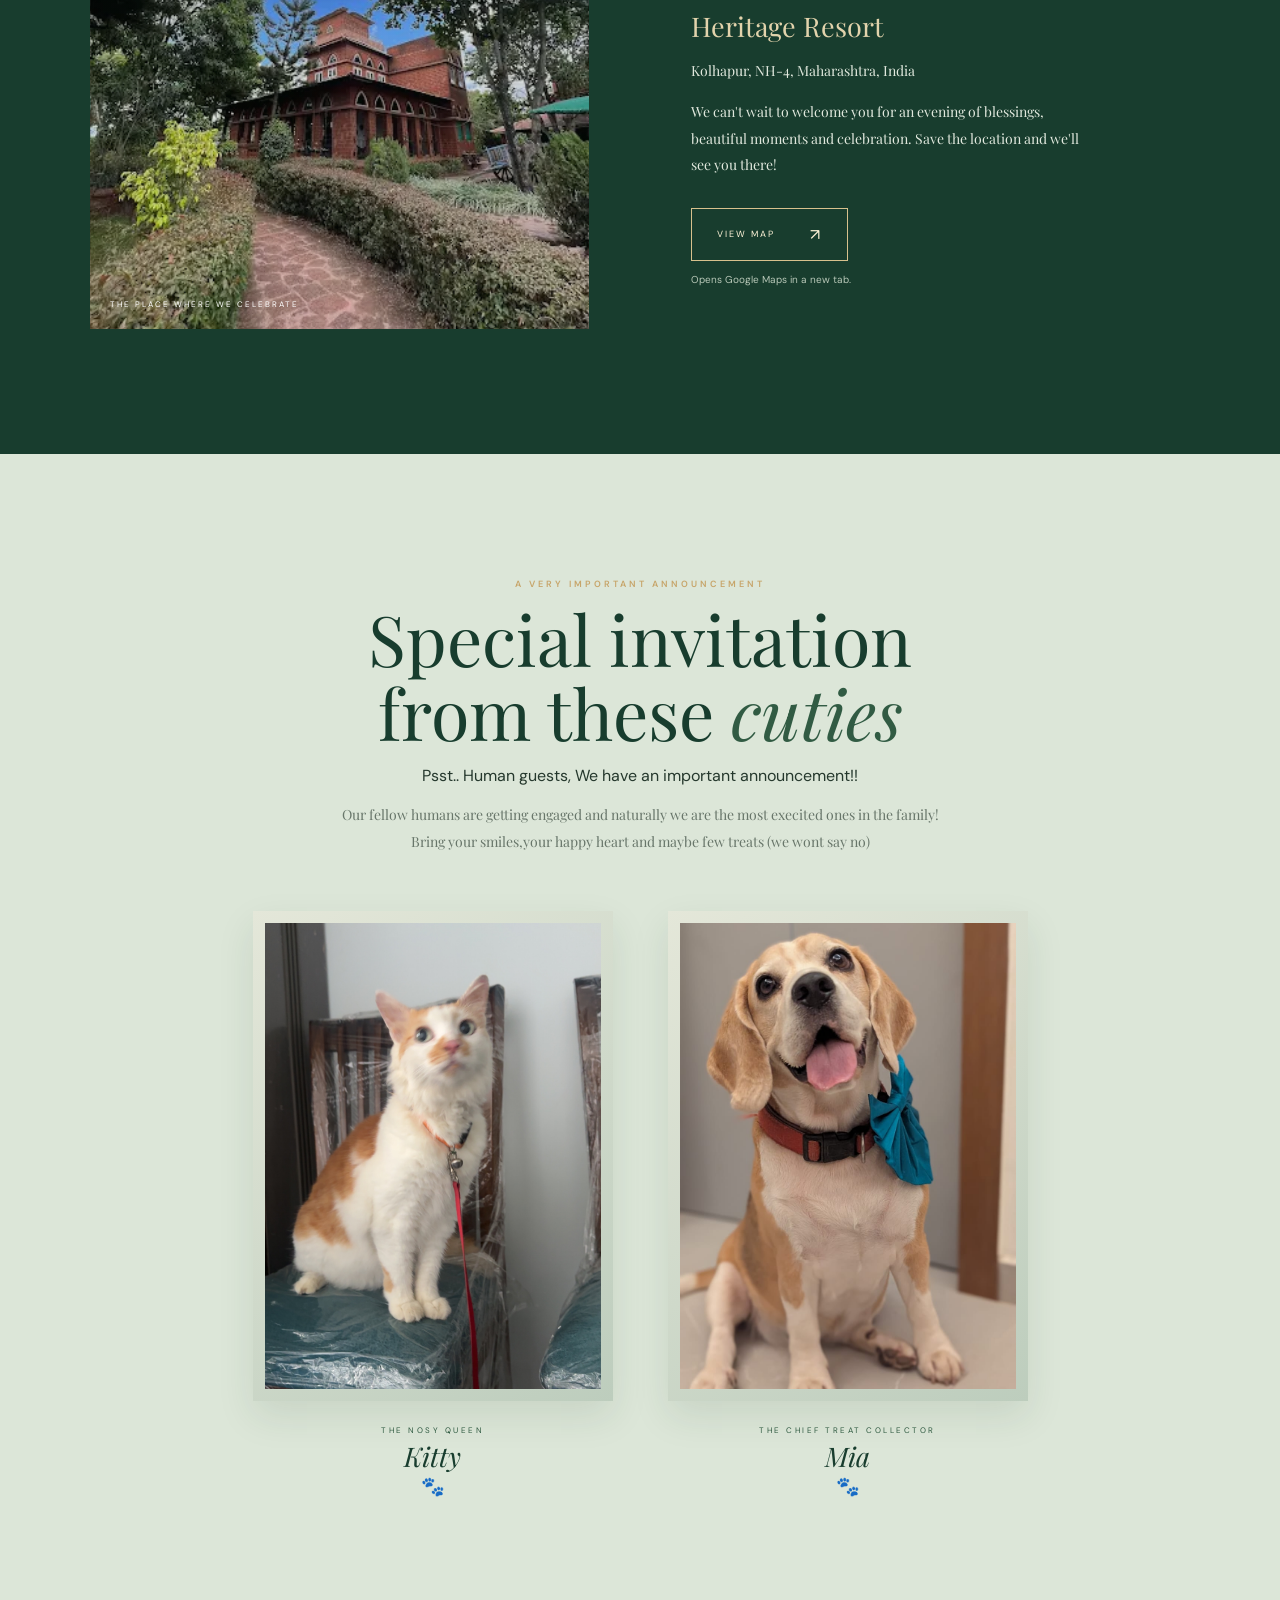
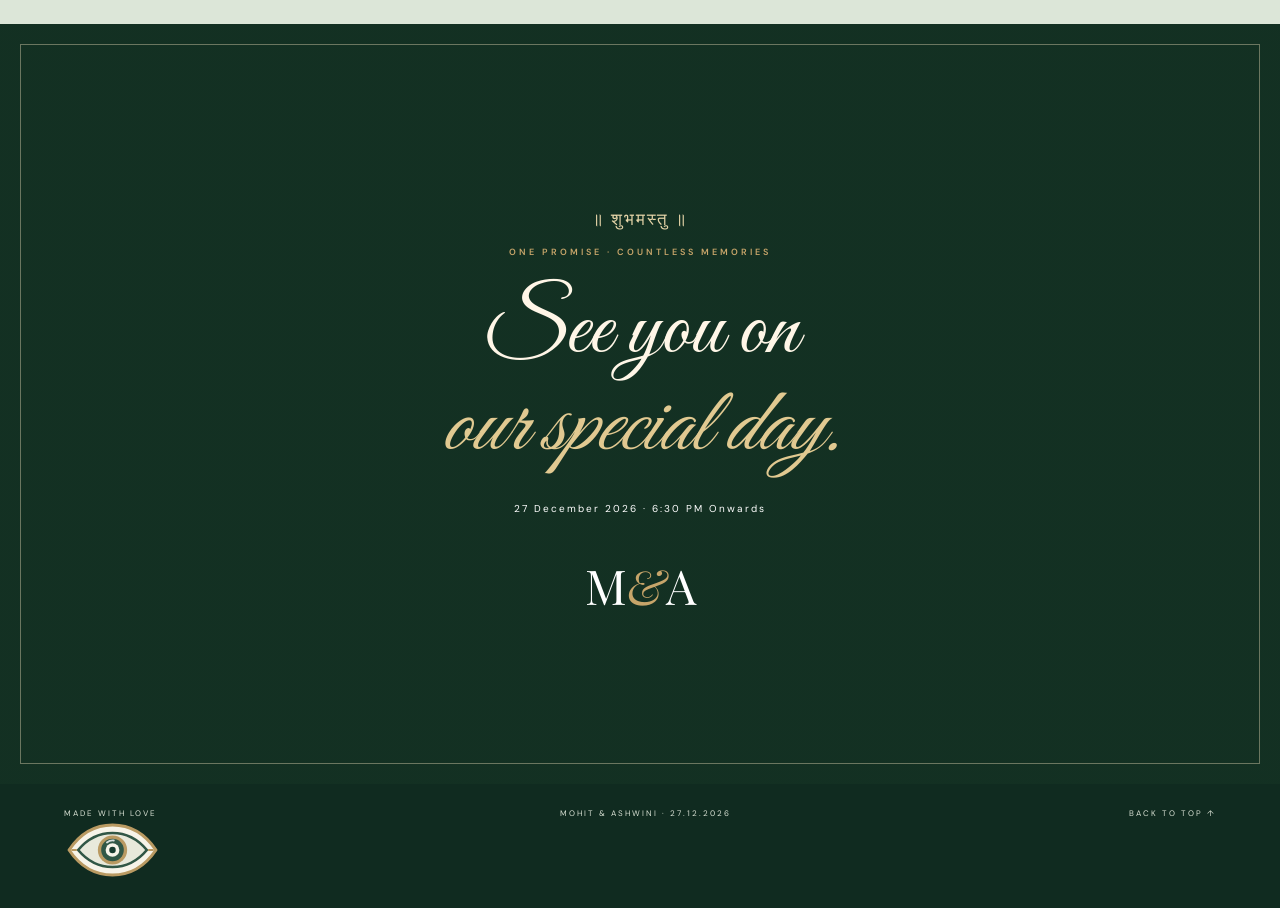
==== commit 54052bdd: "Add files via upload" ====
--- a/index.html
+++ b/index.html
@@ -30,6 +30,12 @@
                 object-fit: contain;
                 filter: drop-shadow(0 5px 10px #0002);
             }
+.ganesh-blessing-link{position:relative;color:inherit;text-decoration:none;cursor:pointer;transition:transform .25s ease}
+    .ganesh-blessing-link:hover{transform:translateY(-3px)}
+    .ganesh-tap-hint{position:absolute;left:50%;bottom:-9px;transform:translateX(-50%);white-space:nowrap;font:9px 'DM Sans',sans-serif;letter-spacing:1px;color:#e6d4a5;opacity:0;transition:opacity .25s ease}
+    .ganesh-blessing-link:hover .ganesh-tap-hint,.ganesh-blessing-link:focus-visible .ganesh-tap-hint{opacity:1}
+    .ganesh-blessing-link:focus-visible{outline:1px solid #d8c79f;outline-offset:5px;border-radius:8px}
+
             .timeline-symbol svg {
                 width: 27px;
                 height: 27px;
@@ -175,9 +181,7 @@
                 <div class="hero-shade"></div>
                 <div class="hero-content">
                     <p class="sanskrit">॥ श्री गणेशाय नमः ॥</p>
-                    <div class="ganesh-mark" aria-label="Cute Lord Ganesha illustration">
-                        <img src="photos/ganpati.svg" alt="Cute Lord Ganesha seated on a lotus" />
-                    </div>
+                    <a class="ganesh-mark ganesh-blessing-link" href="ganpati-blessings.html" aria-label="Open Ganpati Bappa's blessings" title="A blessing for the journey ahead"><img src="photos/ganpati.svg" alt="Open Ganpati Bappa's blessings"><span class="ganesh-tap-hint">A little blessing awaits</span></a>
                     <p class="eyebrow">With the blessings of our families</p>
                     <h1>Mohit <em>&</em> Ashwini</h1>
                     <p class="hero-subtitle">are getting engaged</p>
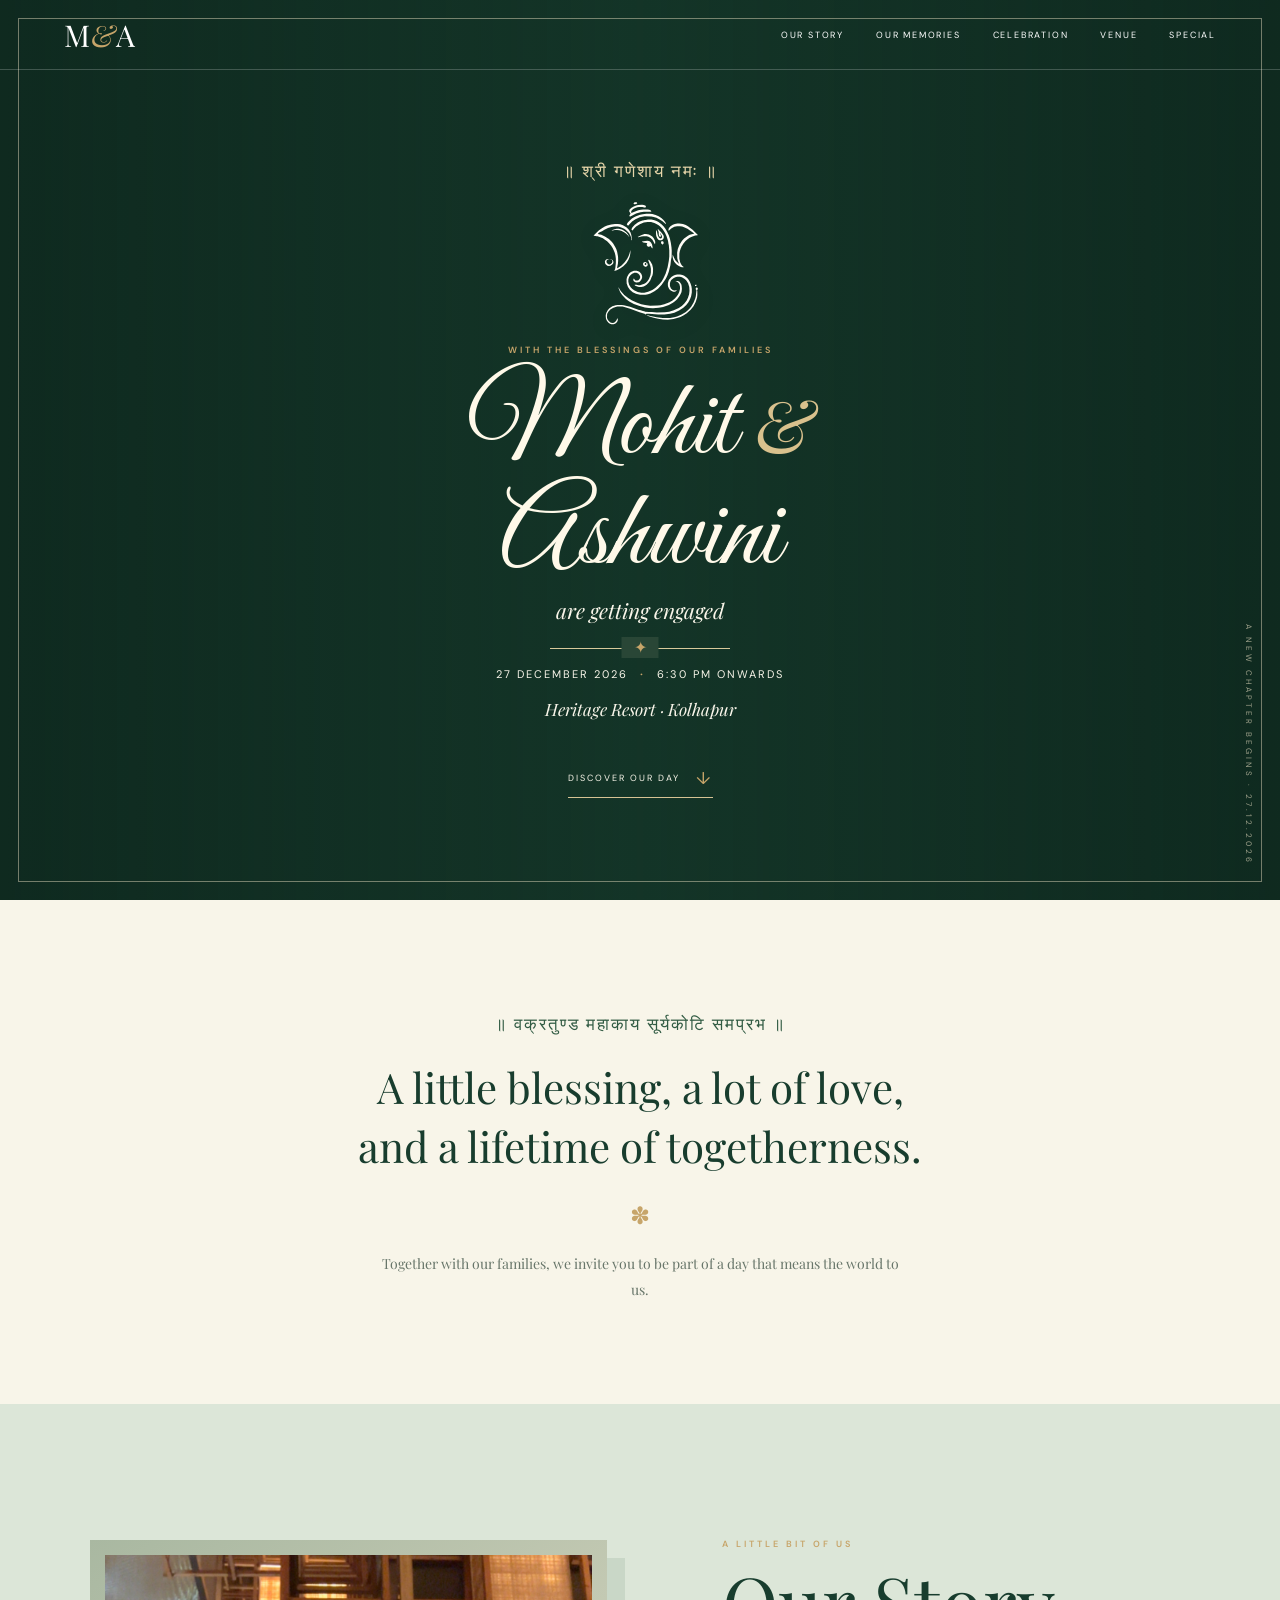
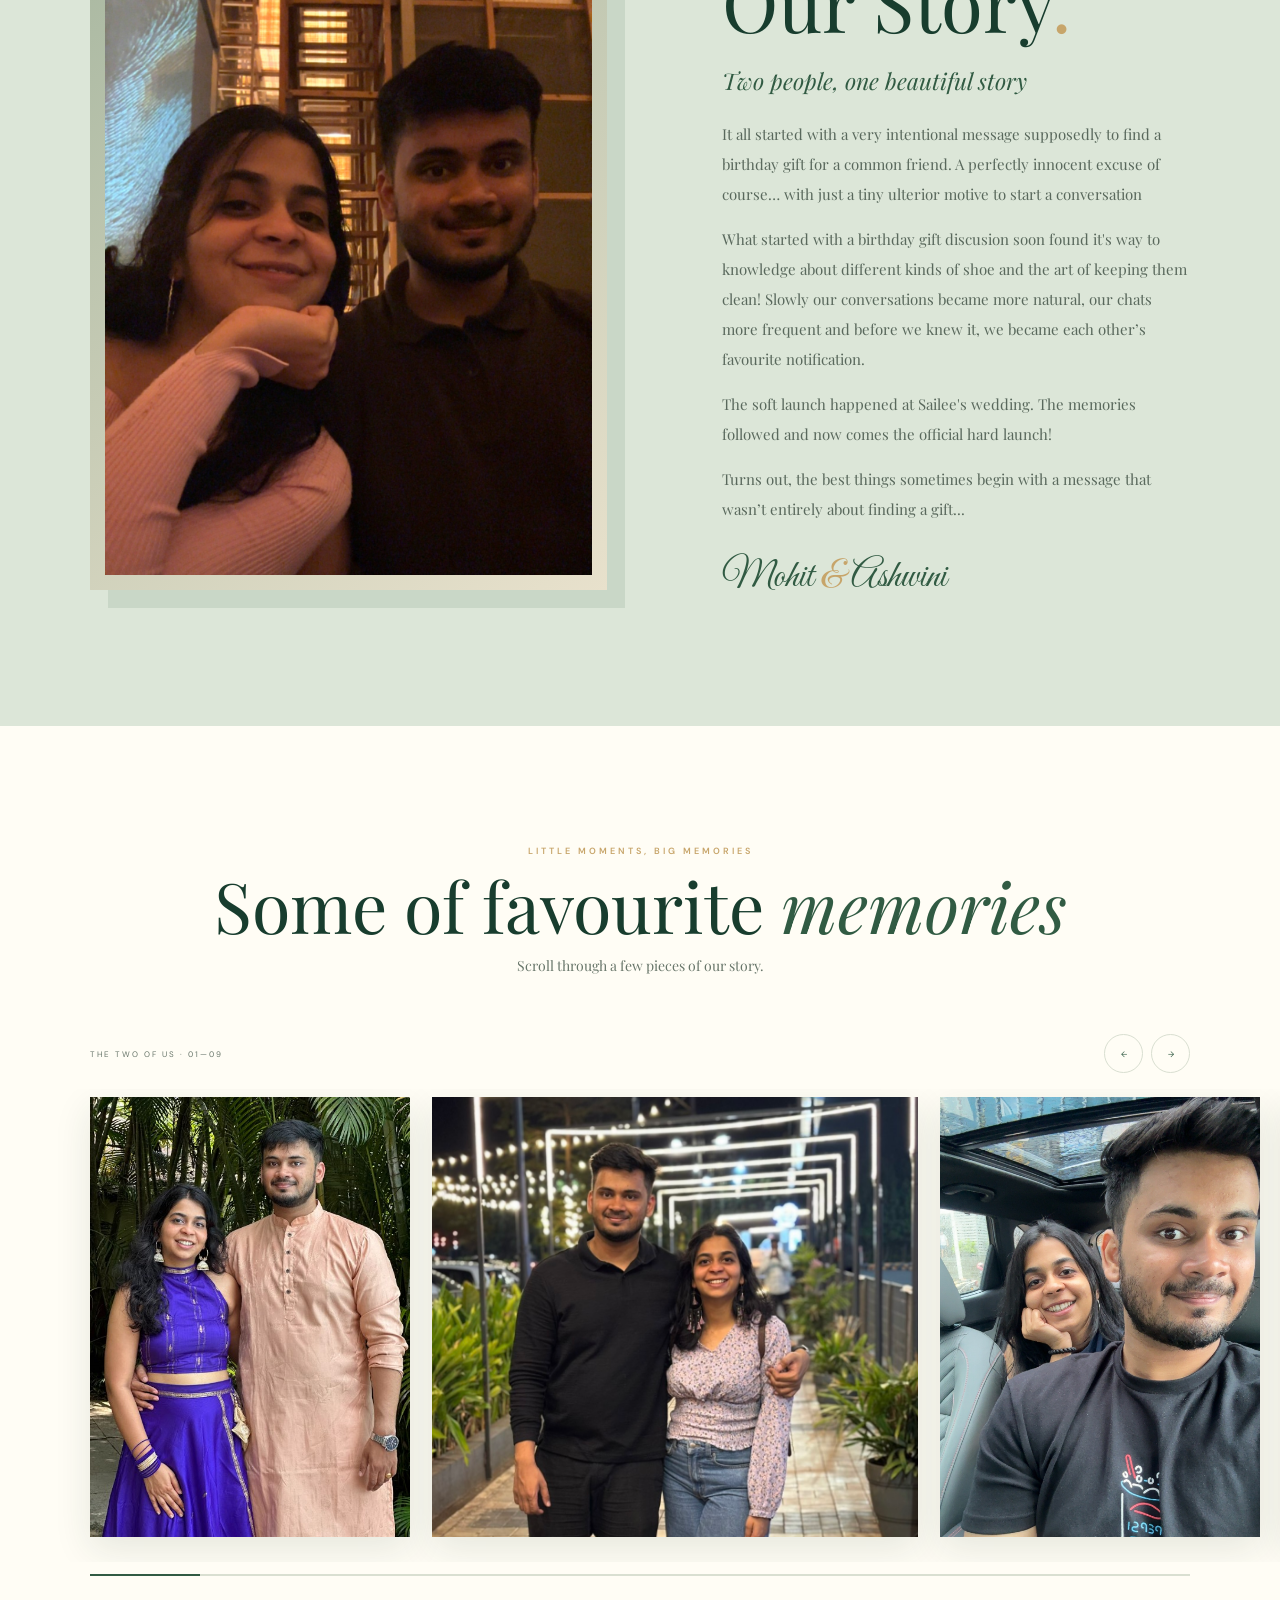
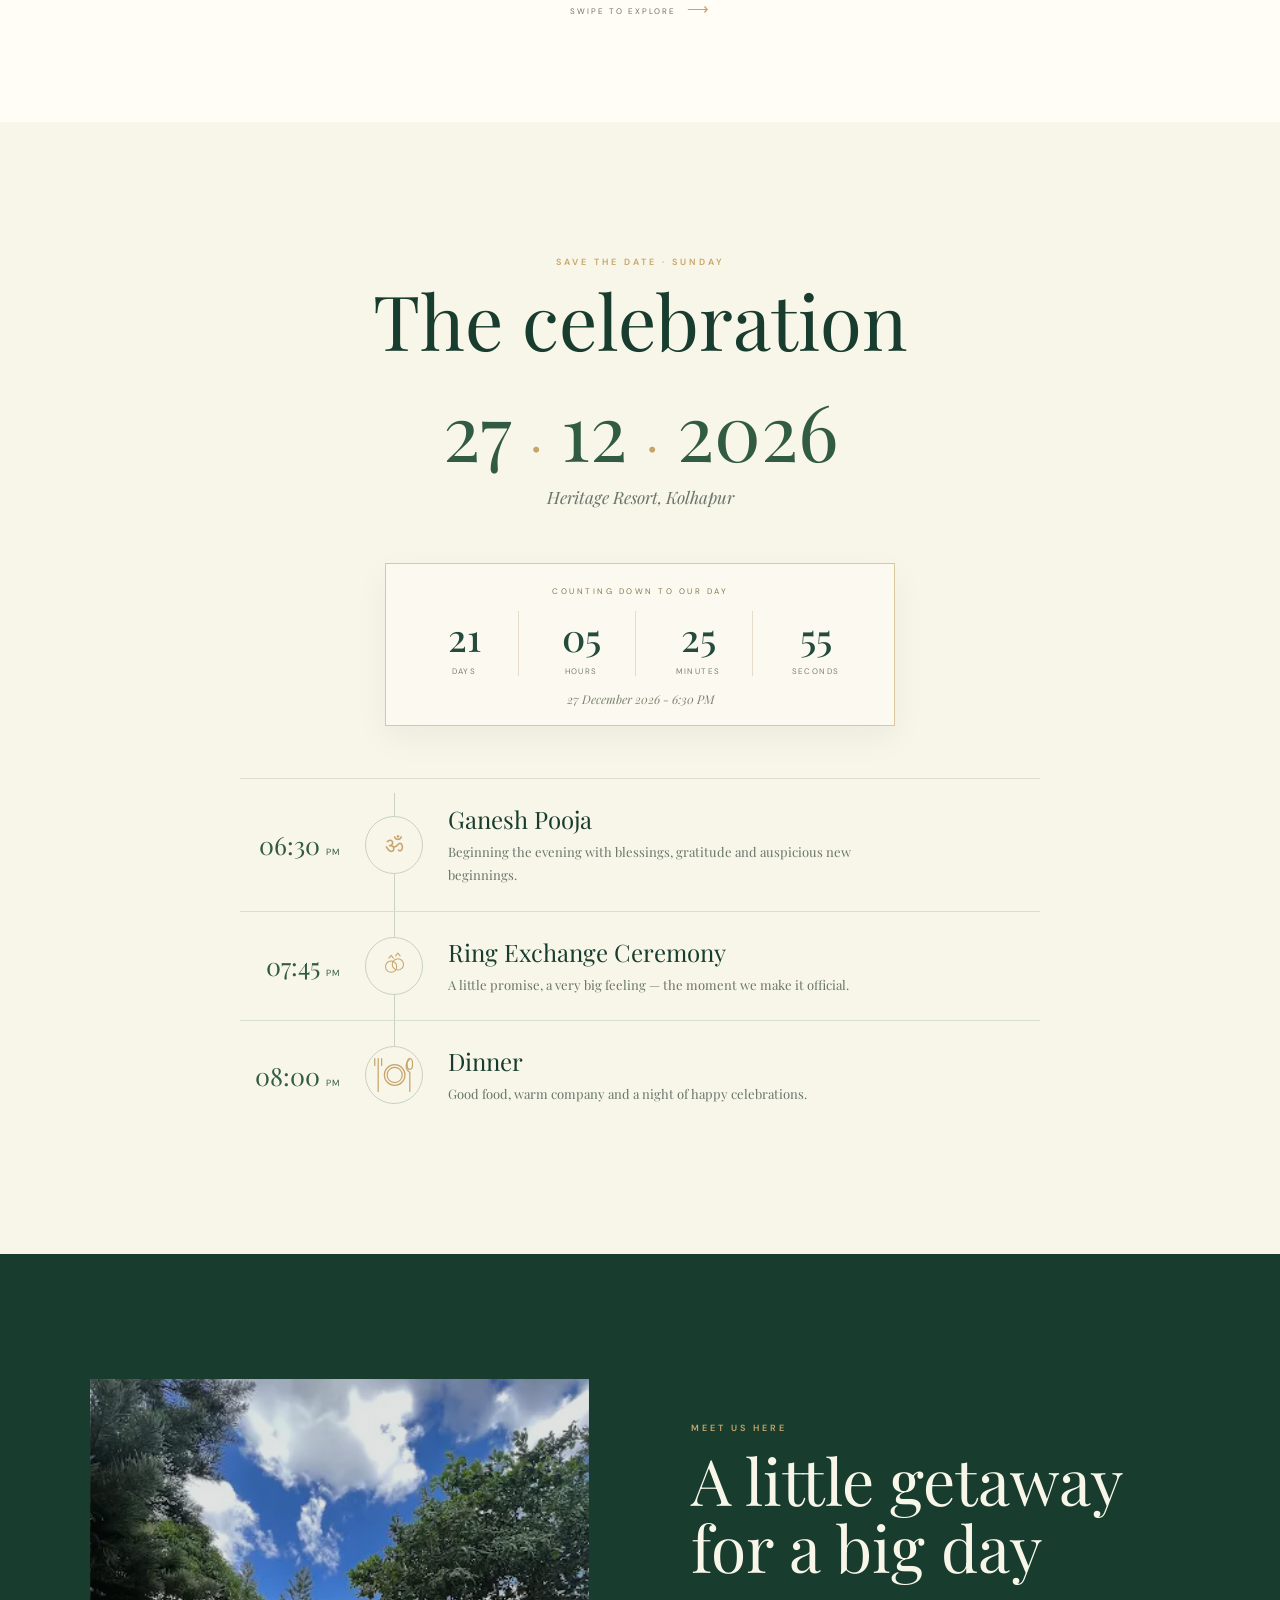
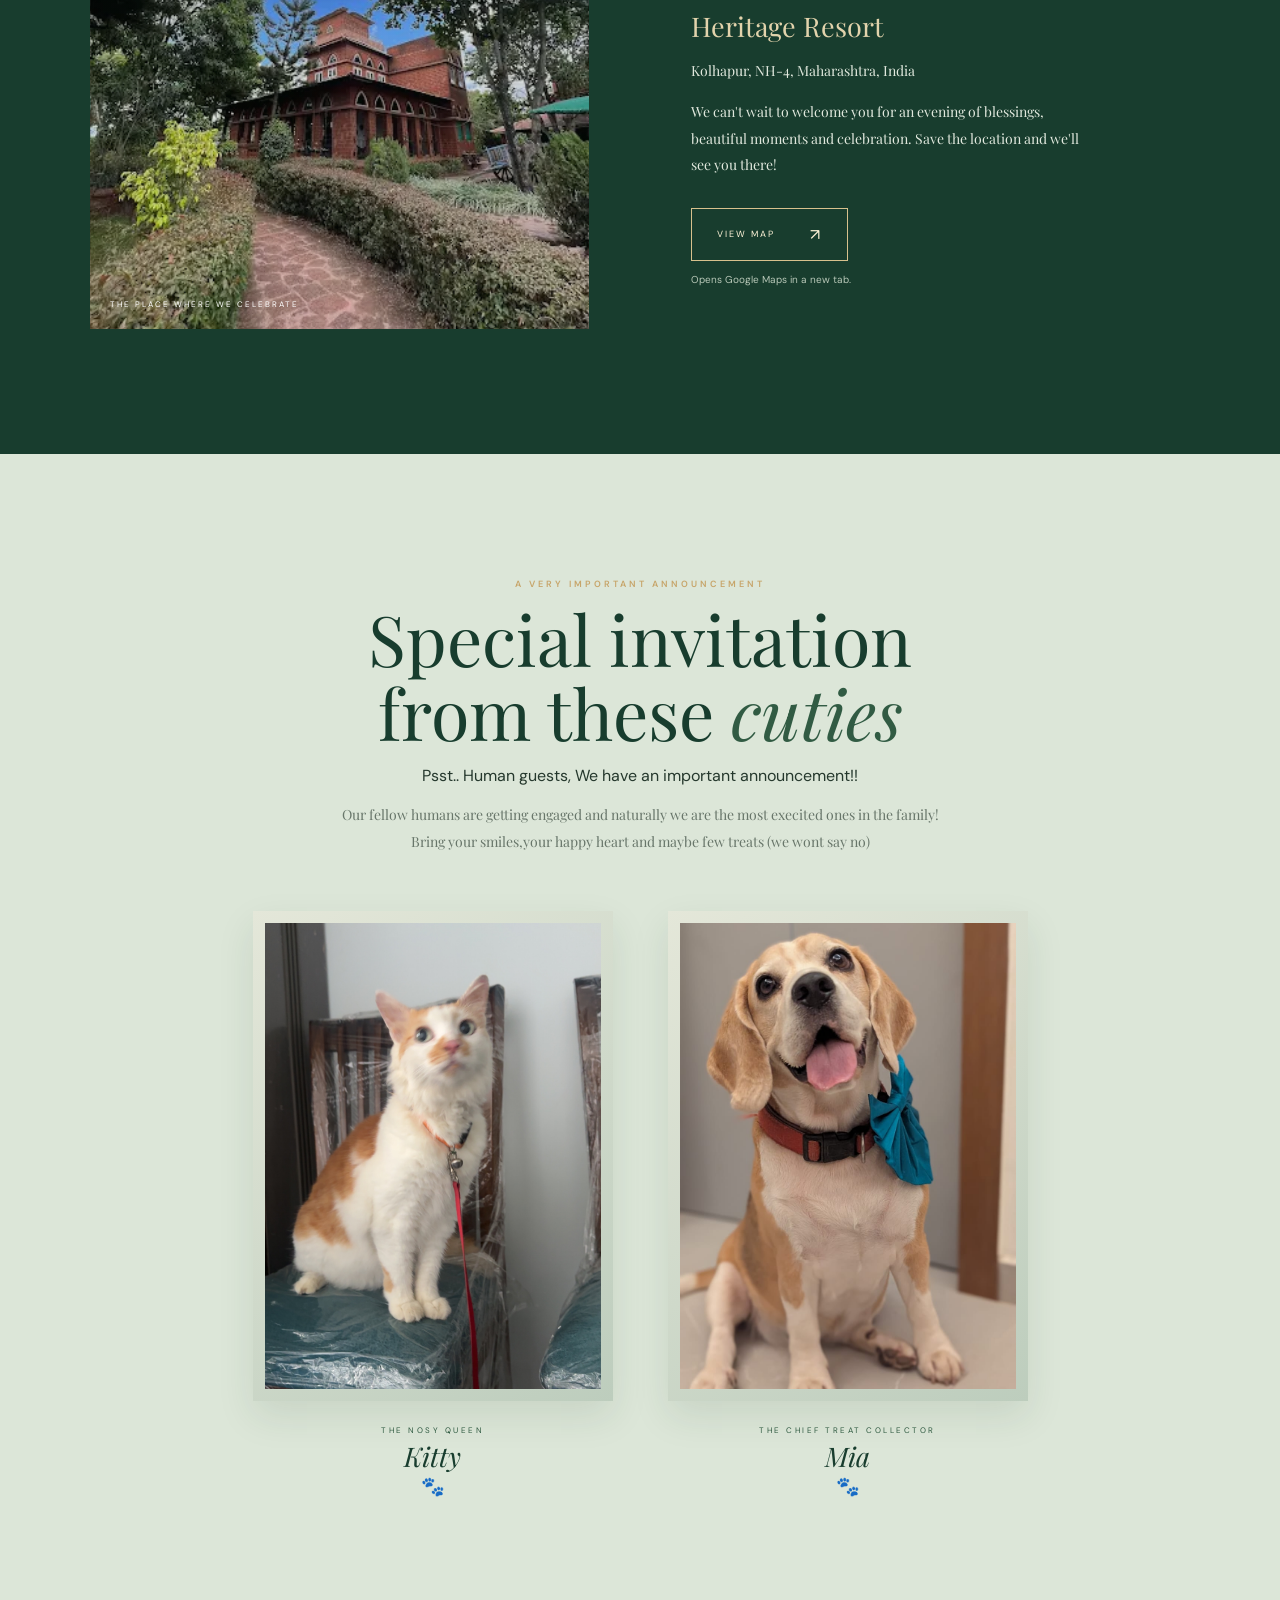
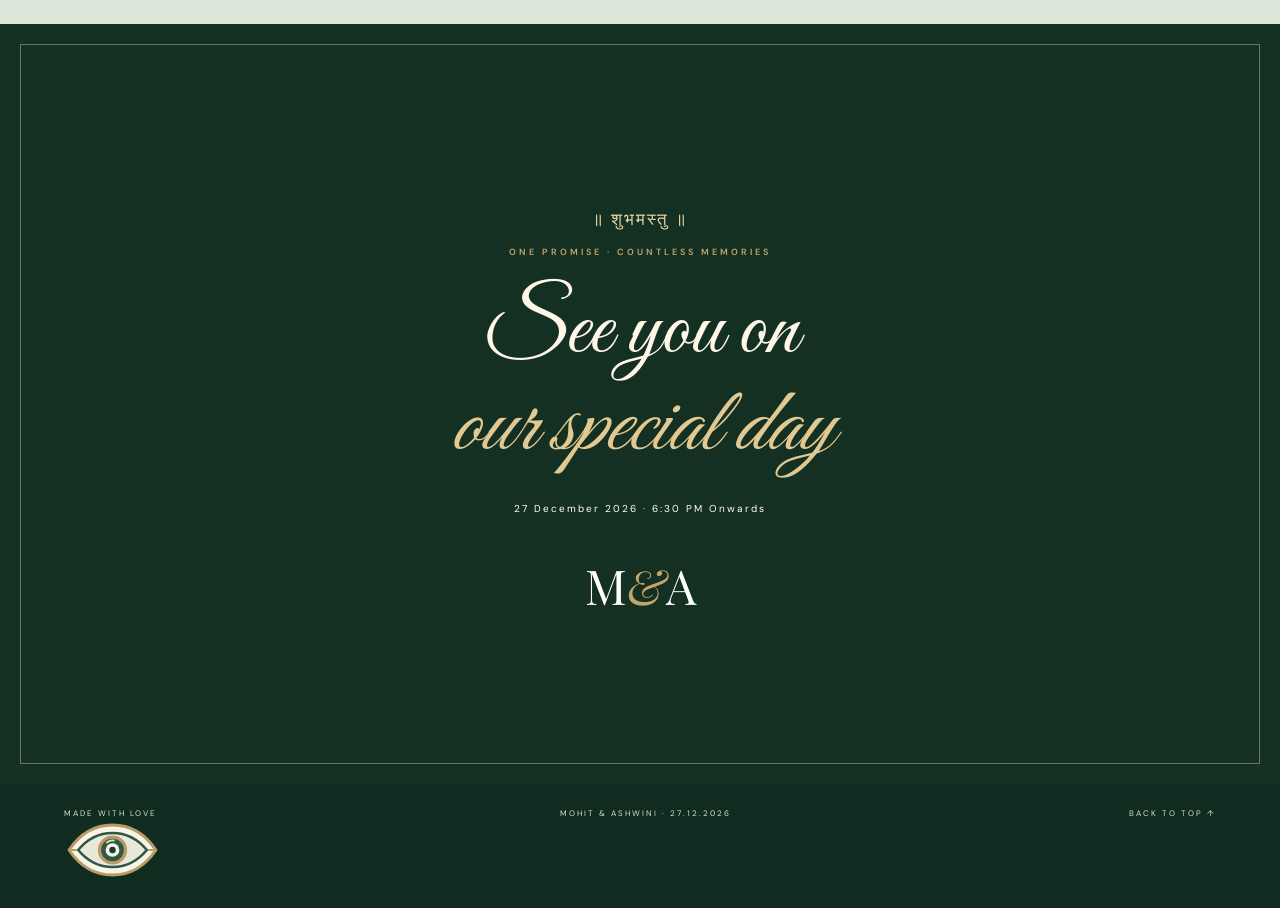
==== commit fb9a478c: "Add files via upload" ====
--- a/index.html
+++ b/index.html
@@ -447,7 +447,7 @@
                 <div class="finale-copy reveal">
                     <p class="sanskrit">॥ शुभमस्तु ॥</p>
                     <p class="eyebrow">One promise · countless memories</p>
-                    <h2>See you on<br /><i>our special day.</i></h2>
+                    <h2>See you on<br /><i>our special day</i></h2>
                     <p>27 December 2026 · 6:30 PM Onwards</p>
                     <div class="final-monogram">M<span>&</span>A</div>
                 </div>
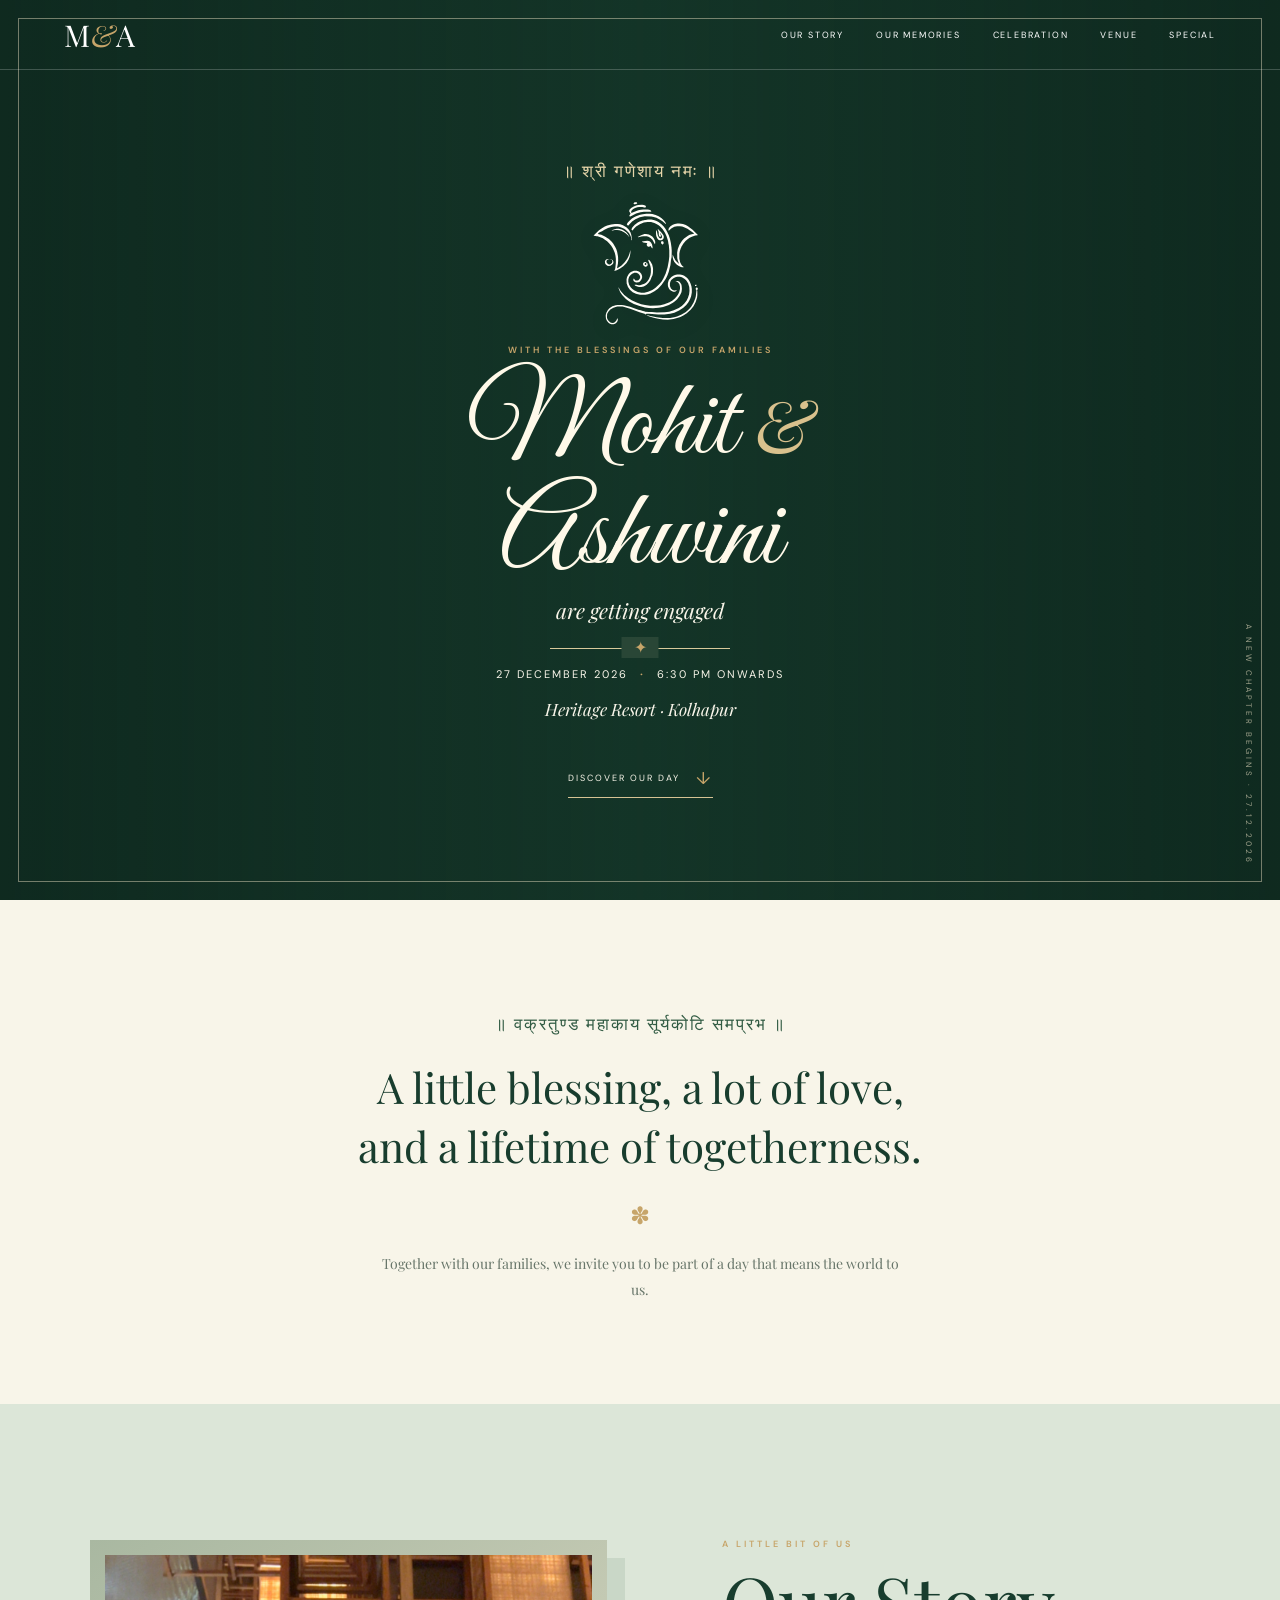
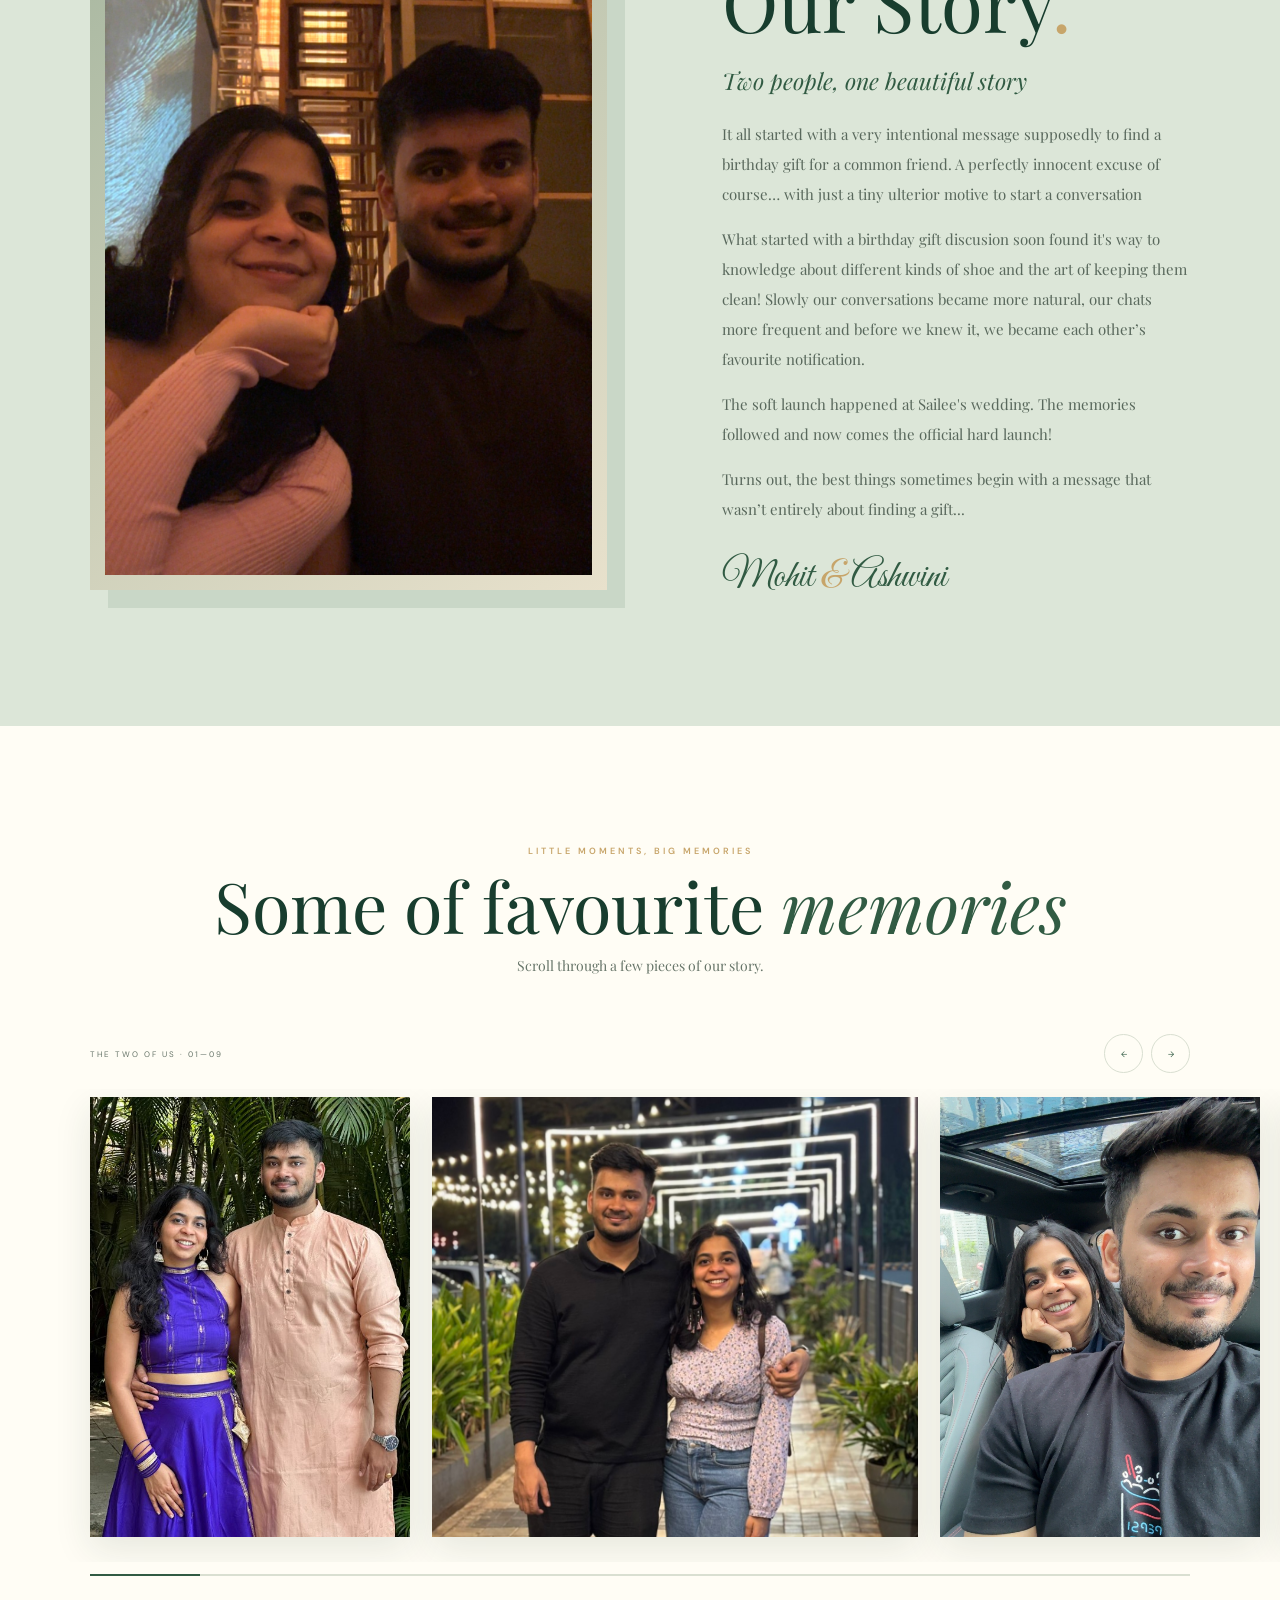
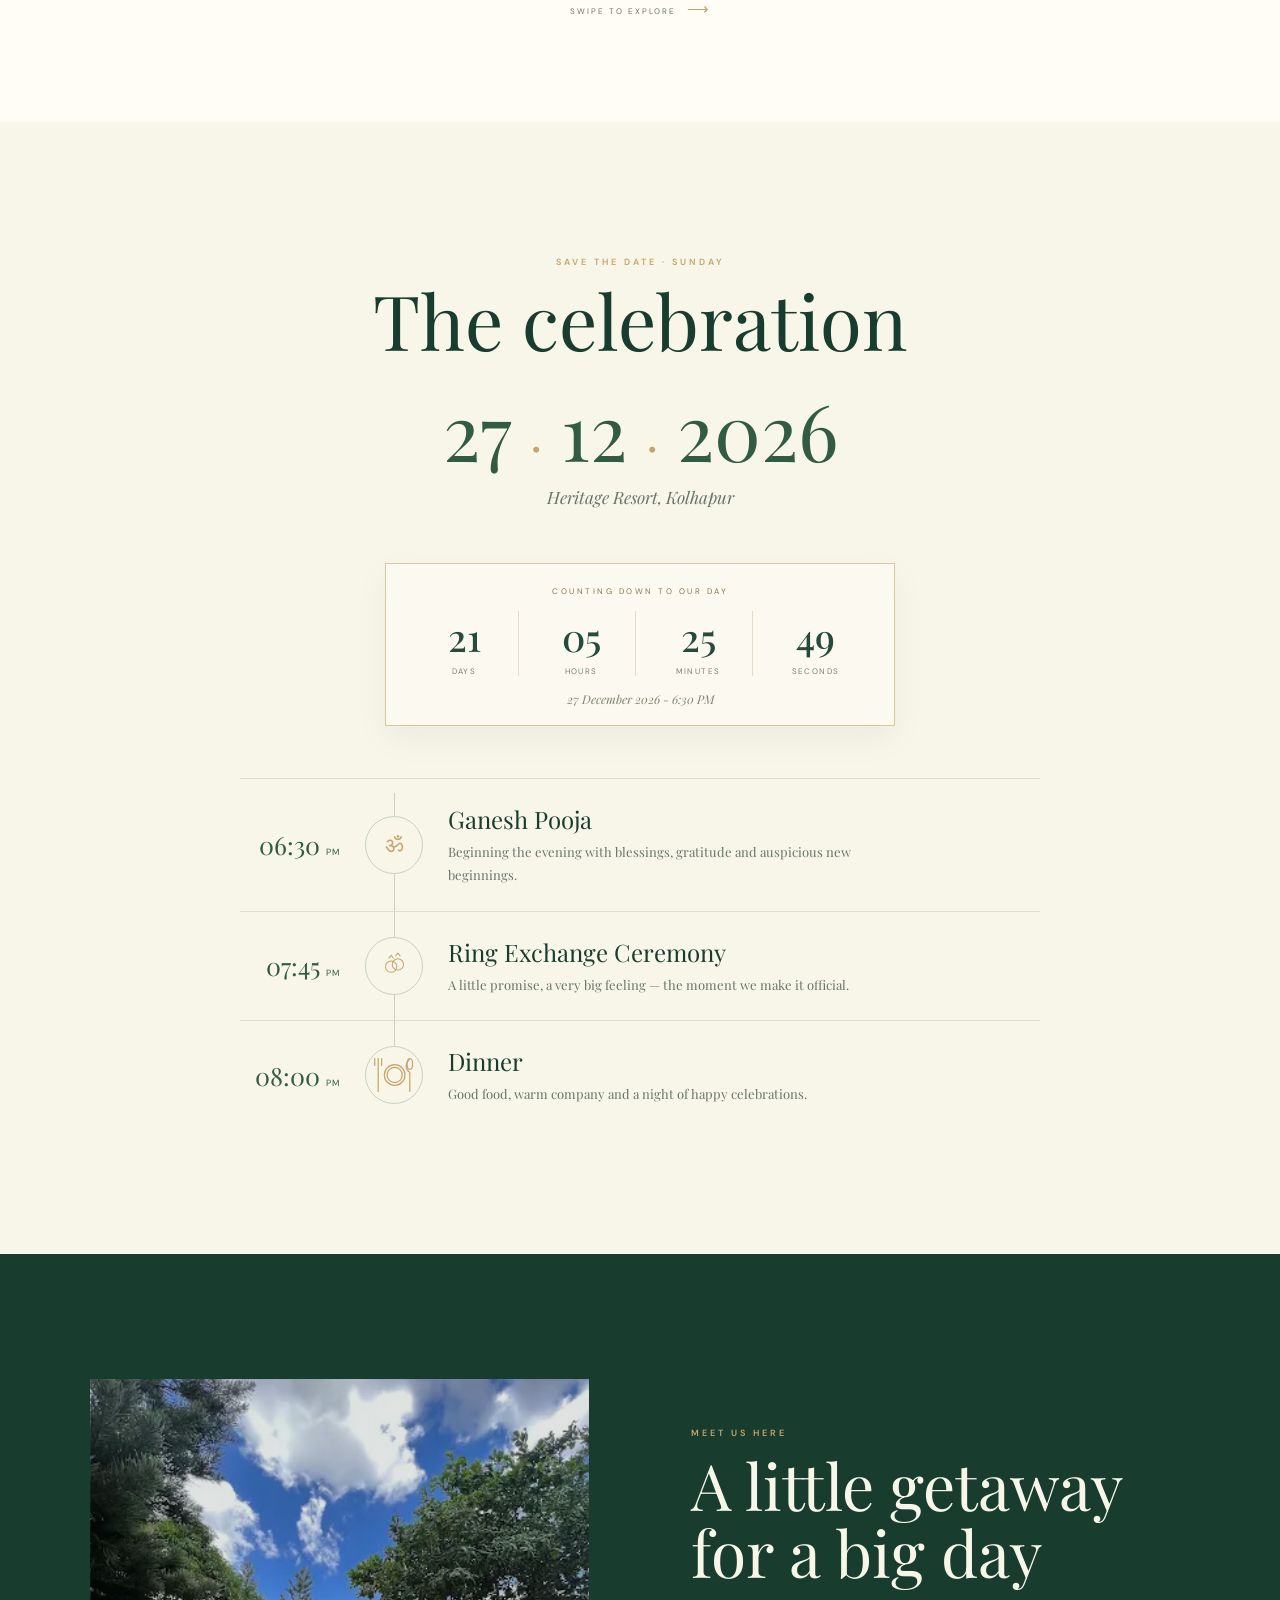
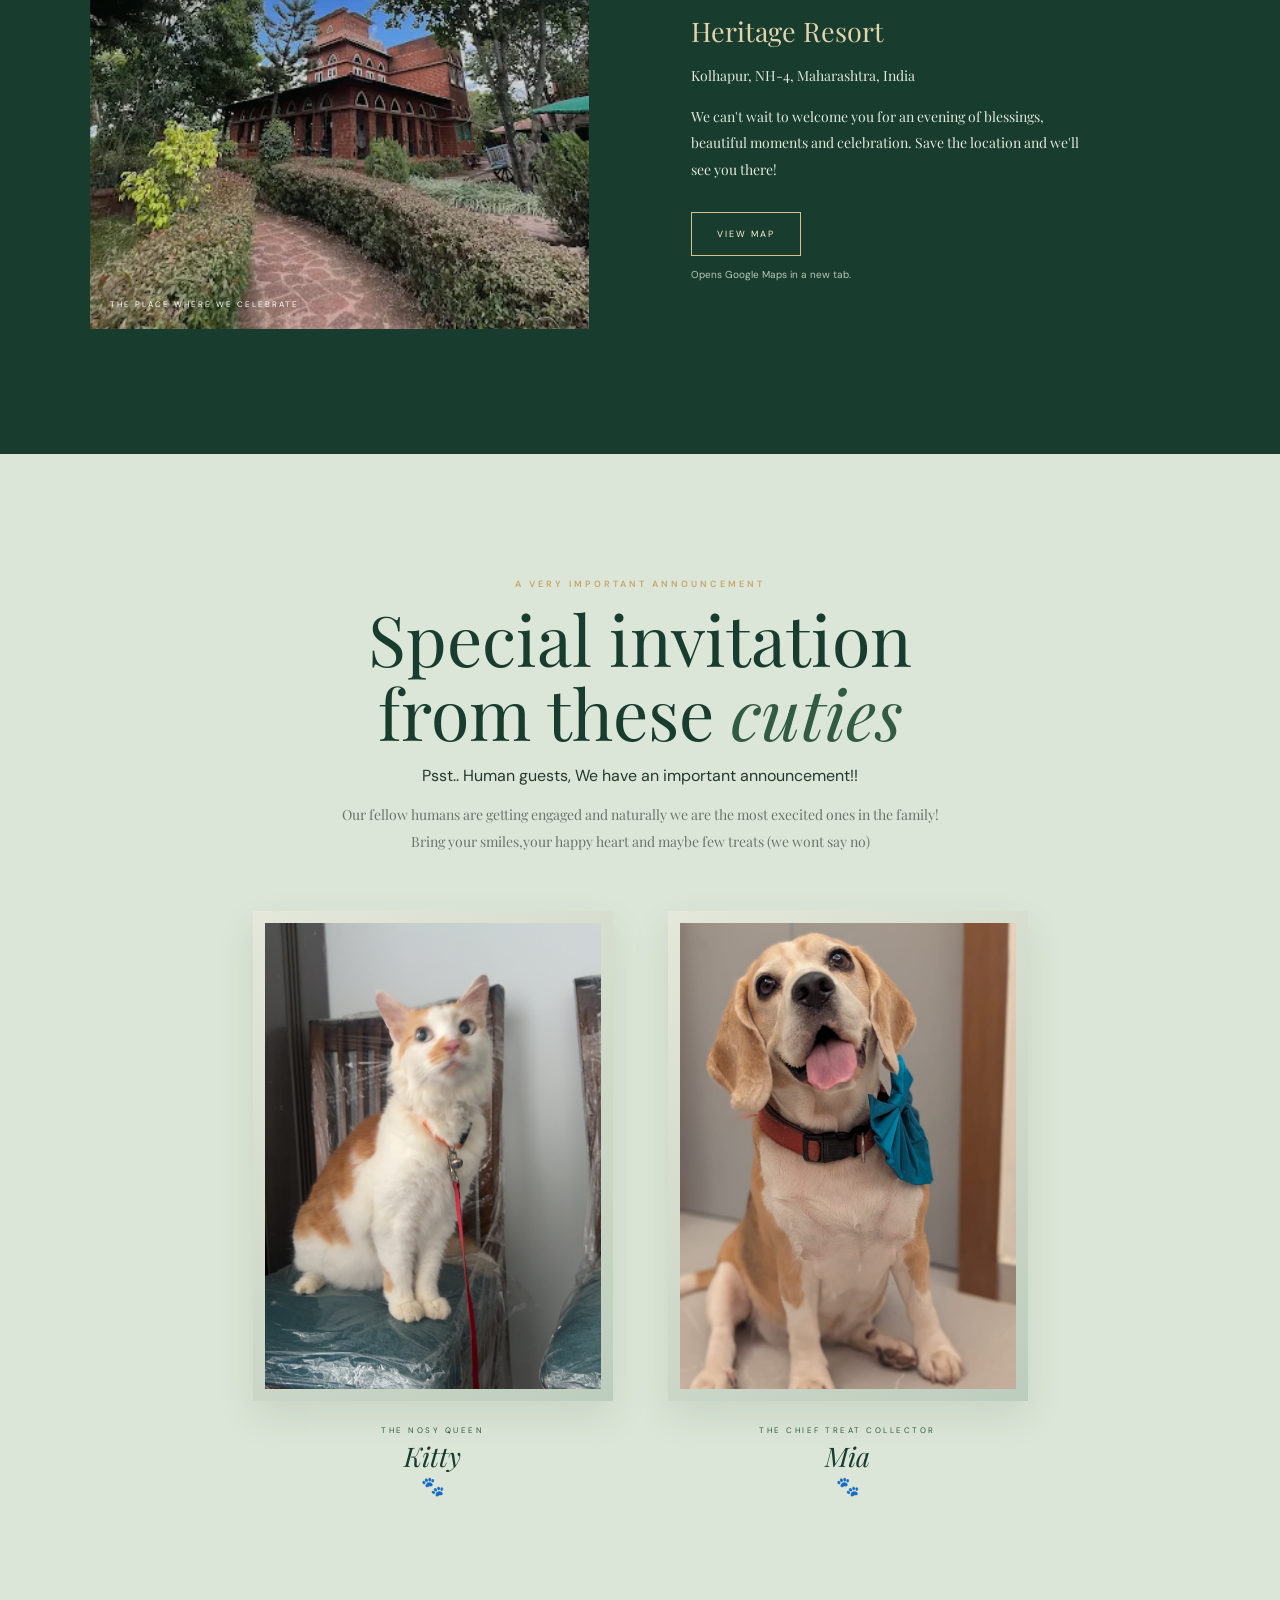
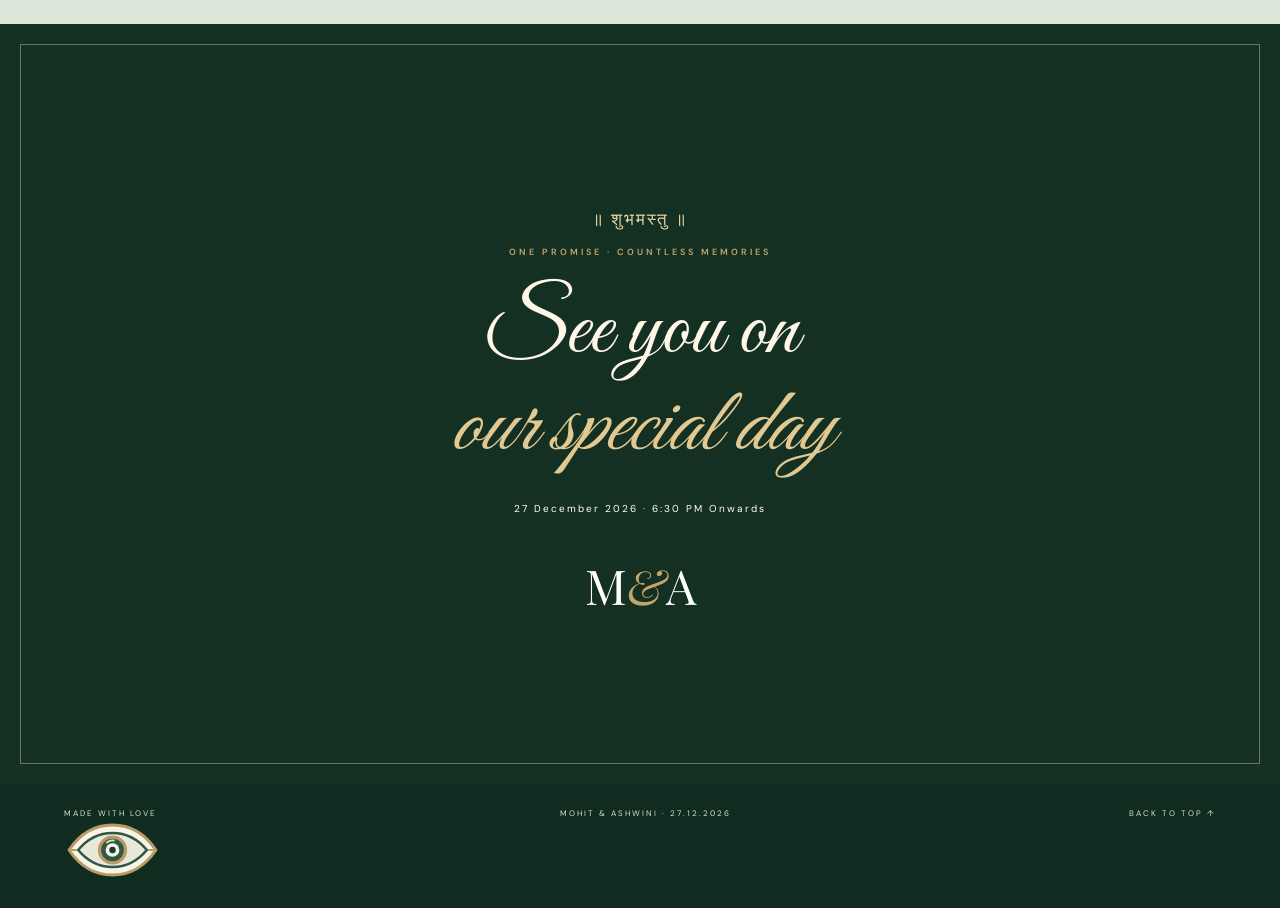
==== commit a286186e: "Add files via upload" ====
--- a/index.html
+++ b/index.html
@@ -395,7 +395,7 @@
                         href="https://www.google.com/maps/search/?api=1&query=Heritage+Resort+Kolhapur+Maharashtra"
                         target="_blank"
                         rel="noopener noreferrer"
-                        >VIEW MAP <span>↗</span></a
+                        >VIEW MAP</a
                     >
                     <p class="map-note">Opens Google Maps in a new tab.</p>
                 </div>
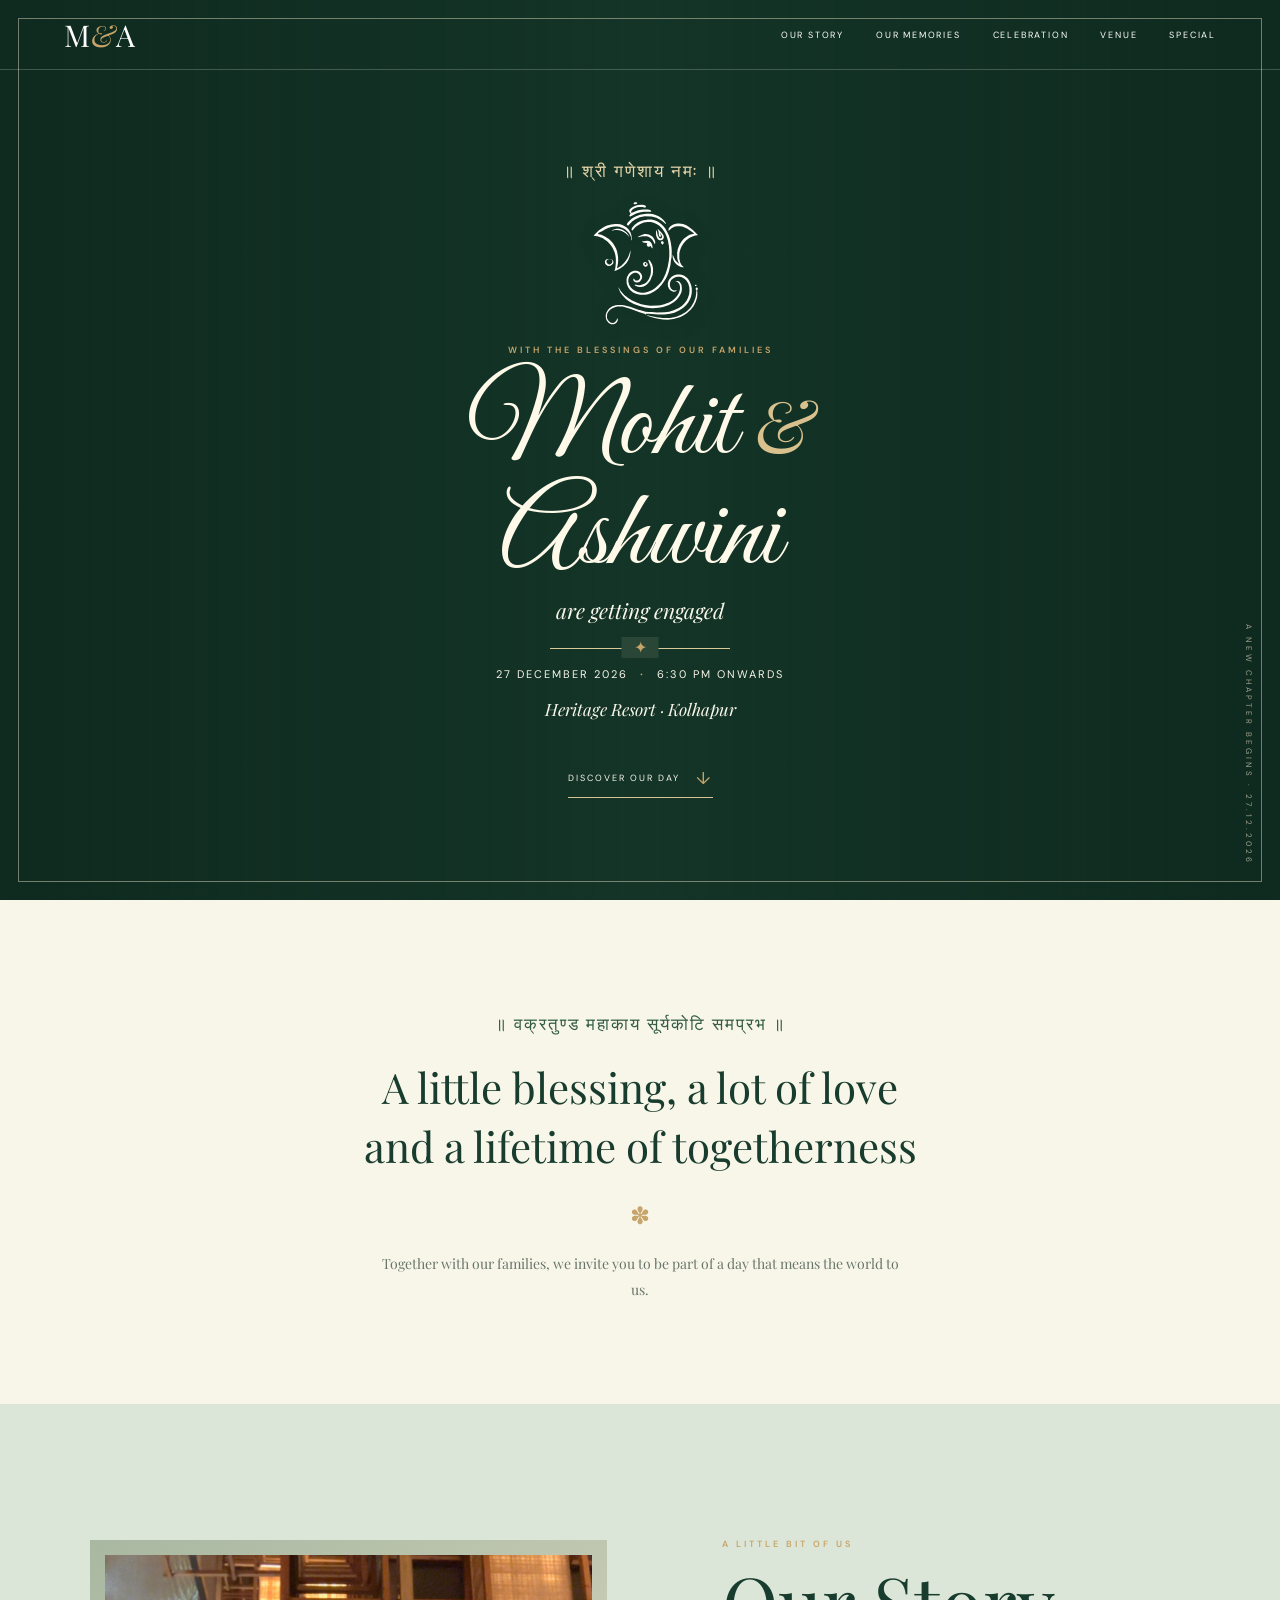
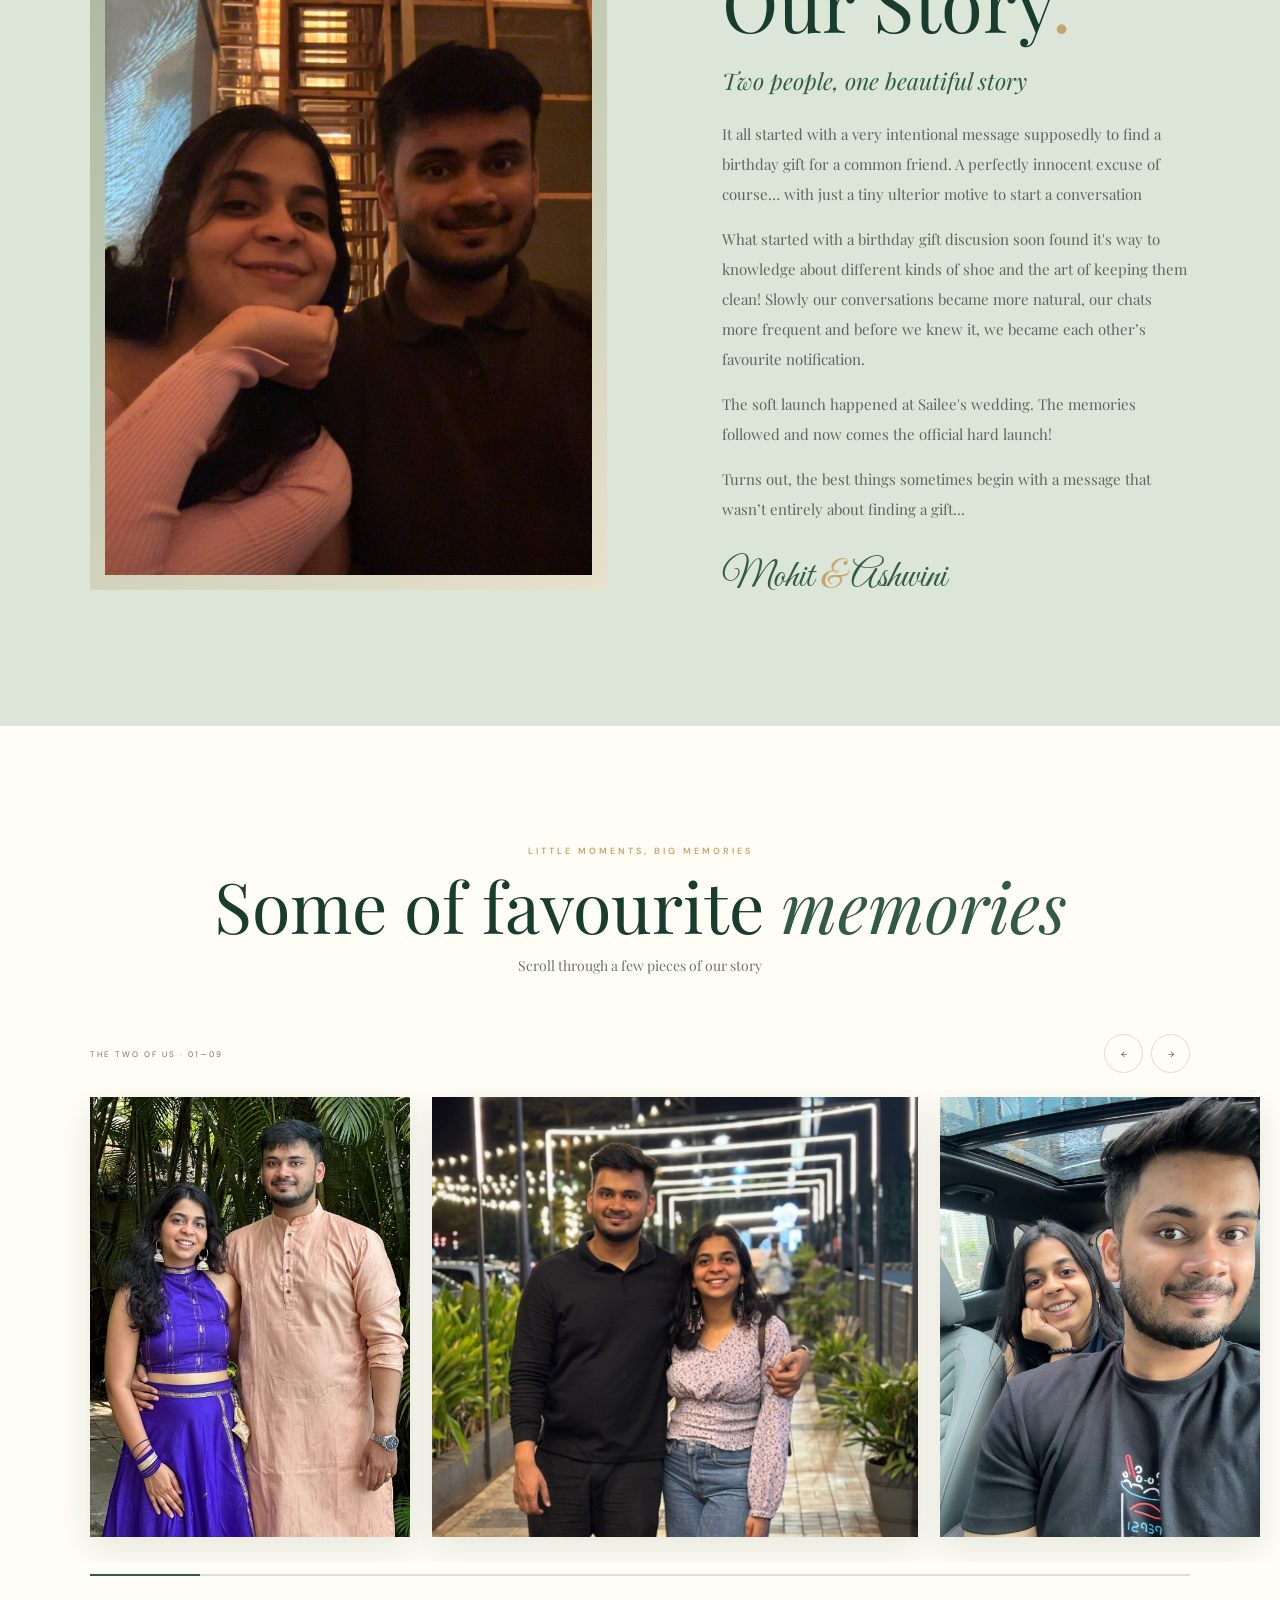
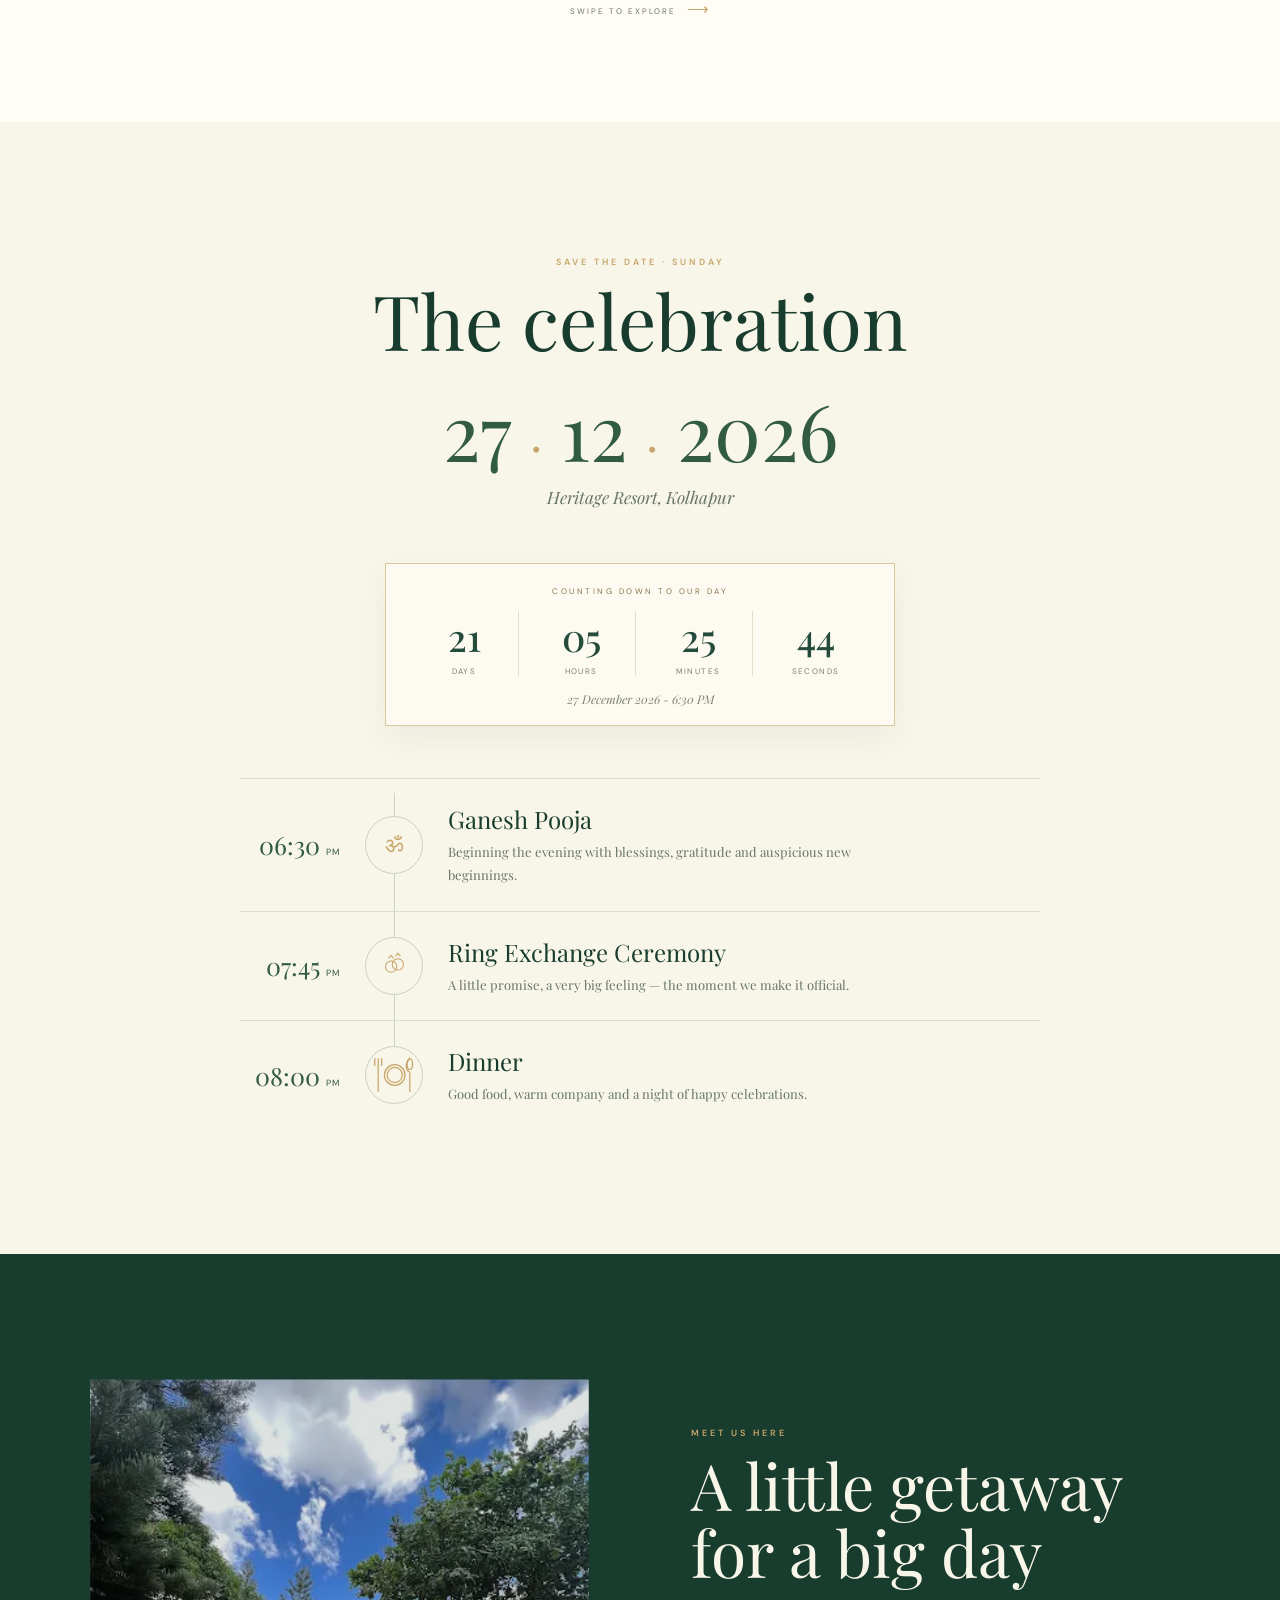
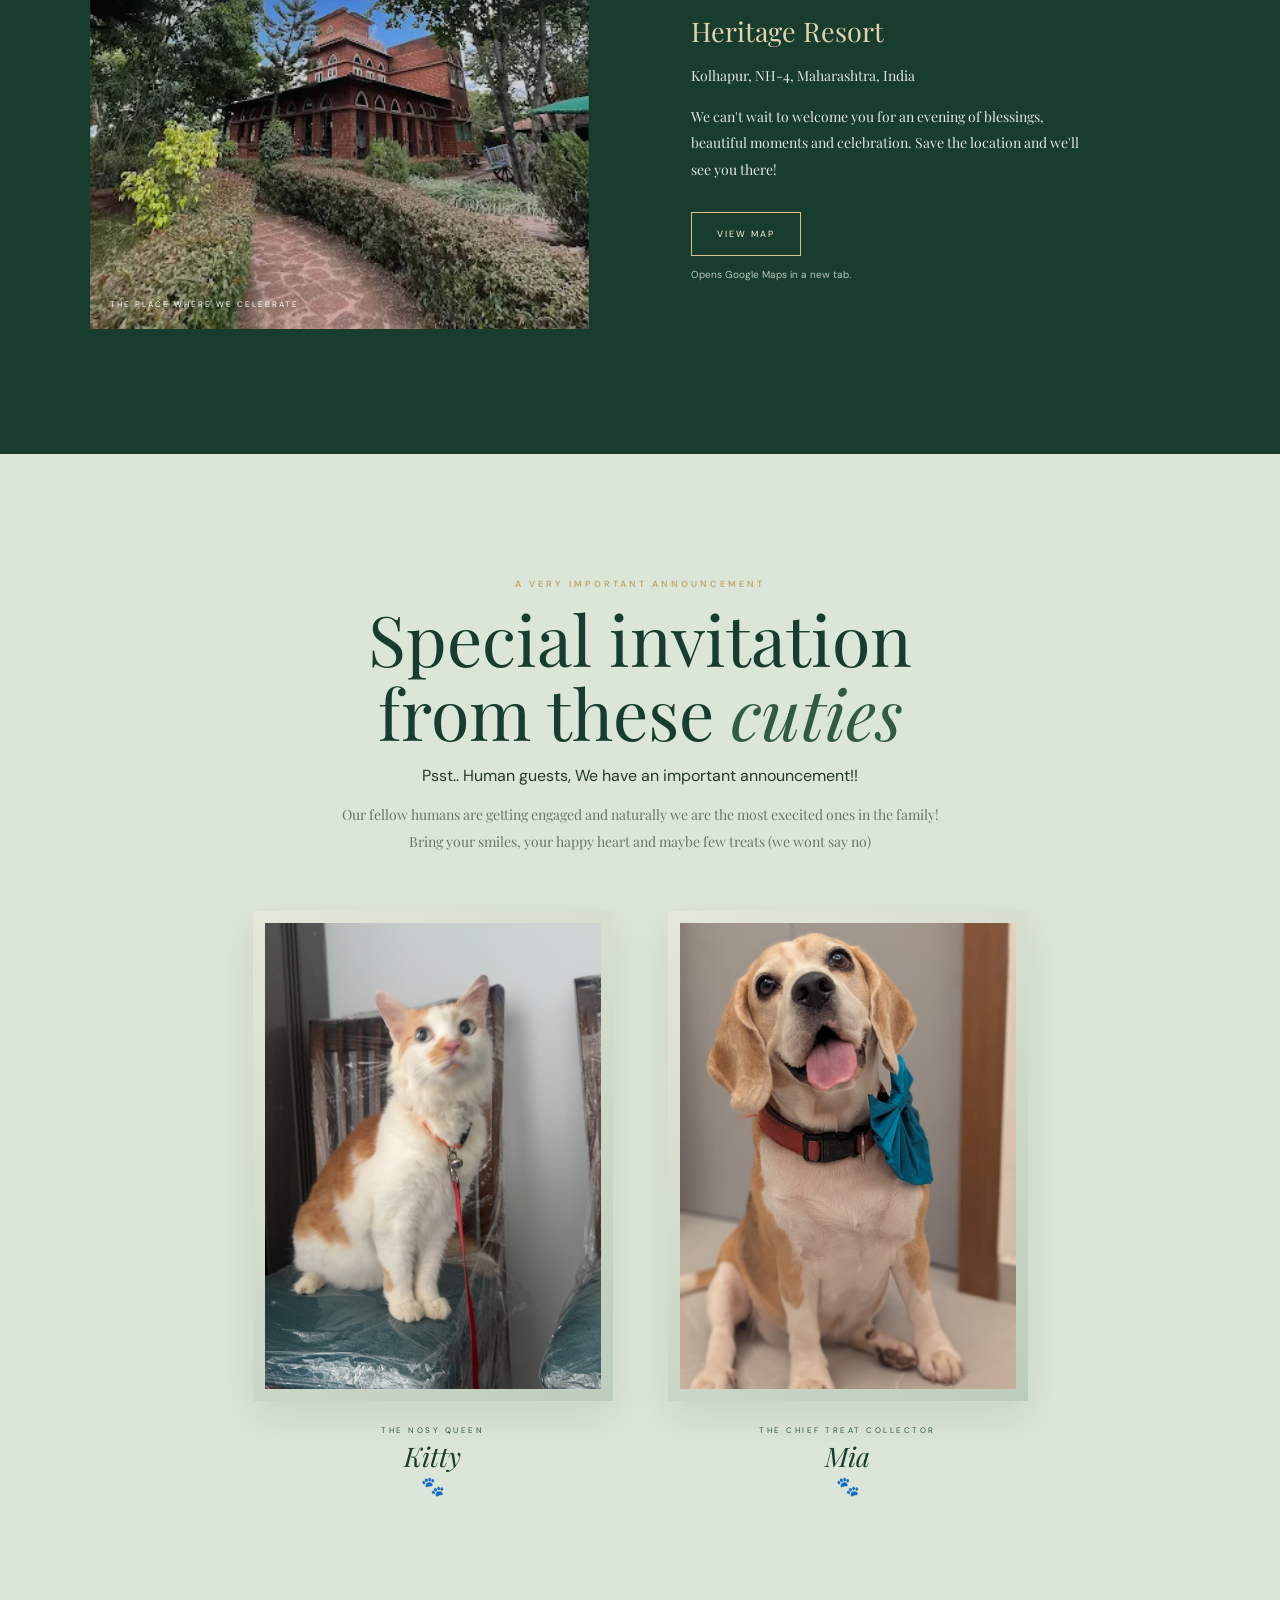
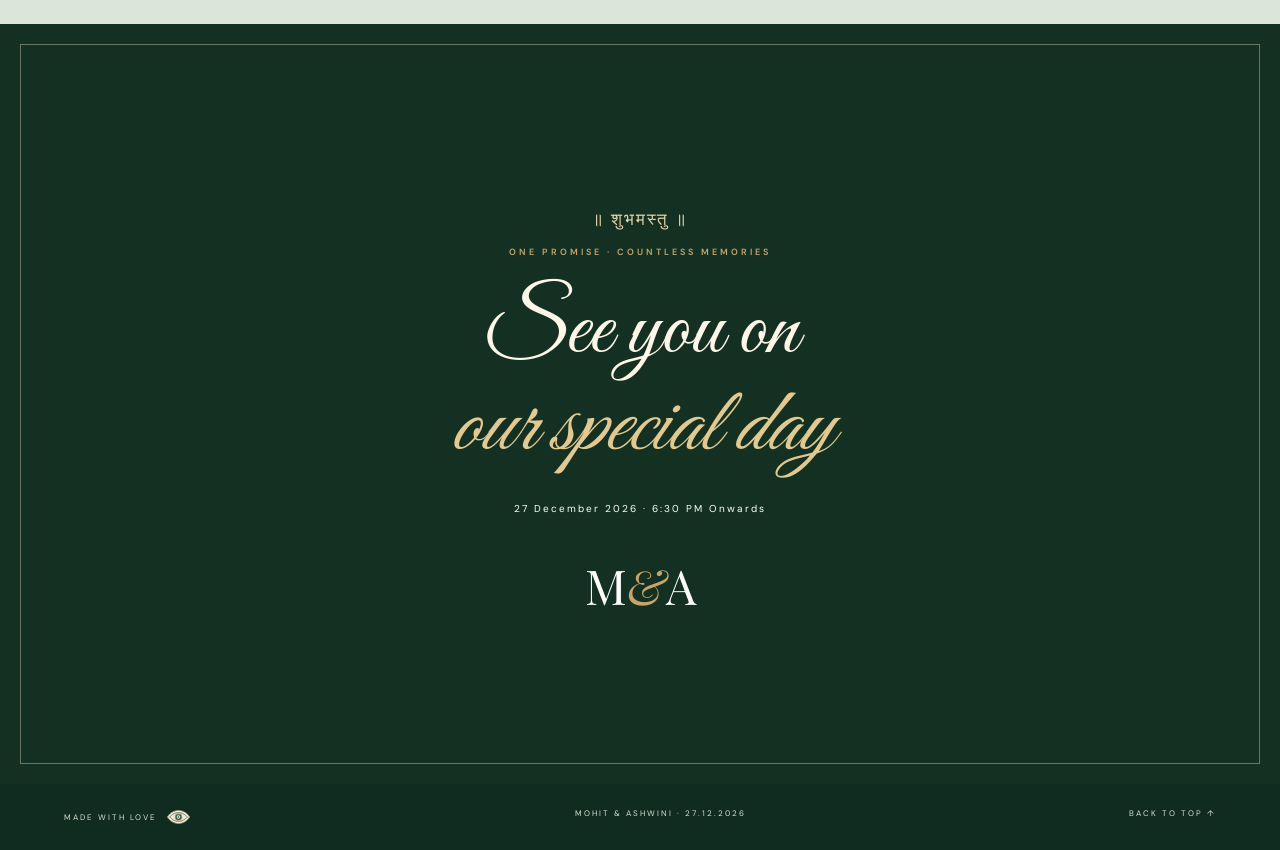
==== commit b48d8653: "Add files via upload" ====
--- a/index.html
+++ b/index.html
@@ -5,10 +5,10 @@
         <meta name="viewport" content="width=device-width, initial-scale=1.0" />
         <meta name="theme-color" content="#183d2e" />
         <title>Mohit & Ashwini | The Engagement</title>
- <link rel="icon" type="image/svg.xml" href="photos/favicon.svg" />
- <link rel="icon" type="image/jpg" size="512*512" href="photos/favicon.jpg" />
- <link rel="shortcut icon" href="photos/favicon.ico" />
- <link rel="apple-touch-icon" href="photos/favicon.jpg" />
+        <link rel="icon" type="image/svg.xml" href="photos/favicon.svg" />
+        <link rel="icon" type="image/jpg" size="512*512" href="photos/favicon.jpg" />
+        <link rel="shortcut icon" href="photos/favicon.ico" />
+        <link rel="apple-touch-icon" href="photos/favicon.jpg" />
         <link rel="preconnect" href="https://fonts.googleapis.com" />
         <link rel="preconnect" href="https://fonts.gstatic.com" crossorigin />
         <link
@@ -30,11 +30,39 @@
                 object-fit: contain;
                 filter: drop-shadow(0 5px 10px #0002);
             }
-.ganesh-blessing-link{position:relative;color:inherit;text-decoration:none;cursor:pointer;transition:transform .25s ease}
-    .ganesh-blessing-link:hover{transform:translateY(-3px)}
-    .ganesh-tap-hint{position:absolute;left:50%;bottom:-9px;transform:translateX(-50%);white-space:nowrap;font:9px 'DM Sans',sans-serif;letter-spacing:1px;color:#e6d4a5;opacity:0;transition:opacity .25s ease}
-    .ganesh-blessing-link:hover .ganesh-tap-hint,.ganesh-blessing-link:focus-visible .ganesh-tap-hint{opacity:1}
-    .ganesh-blessing-link:focus-visible{outline:1px solid #d8c79f;outline-offset:5px;border-radius:8px}
+            .ganesh-blessing-link {
+                position: relative;
+                color: inherit;
+                text-decoration: none;
+                cursor: pointer;
+                transition: transform 0.25s ease;
+            }
+            .ganesh-blessing-link:hover {
+                transform: translateY(-3px);
+            }
+            .ganesh-tap-hint {
+                position: absolute;
+                left: 50%;
+                bottom: -9px;
+                transform: translateX(-50%);
+                white-space: nowrap;
+                font:
+                    9px "DM Sans",
+                    sans-serif;
+                letter-spacing: 1px;
+                color: #e6d4a5;
+                opacity: 0;
+                transition: opacity 0.25s ease;
+            }
+            .ganesh-blessing-link:hover .ganesh-tap-hint,
+            .ganesh-blessing-link:focus-visible .ganesh-tap-hint {
+                opacity: 1;
+            }
+            .ganesh-blessing-link:focus-visible {
+                outline: 1px solid #d8c79f;
+                outline-offset: 5px;
+                border-radius: 8px;
+            }
 
             .timeline-symbol svg {
                 width: 27px;
@@ -181,7 +209,16 @@
                 <div class="hero-shade"></div>
                 <div class="hero-content">
                     <p class="sanskrit">॥ श्री गणेशाय नमः ॥</p>
-                    <a class="ganesh-mark ganesh-blessing-link" href="ganpati-blessings.html" aria-label="Open Ganpati Bappa's blessings" title="A blessing for the journey ahead"><img src="photos/ganpati.svg" alt="Open Ganpati Bappa's blessings"><span class="ganesh-tap-hint">A little blessing awaits</span></a>
+                    <a
+                        class="ganesh-mark ganesh-blessing-link"
+                        href="ganpati-blessings.html"
+                        aria-label="Open Ganpati Bappa's blessings"
+                        title="A blessing for the journey ahead"
+                        ><img src="photos/ganpati.svg" alt="Open Ganpati Bappa's blessings" /><span
+                            class="ganesh-tap-hint"
+                            >A little blessing awaits</span
+                        ></a
+                    >
                     <p class="eyebrow">With the blessings of our families</p>
                     <h1>Mohit <em>&</em> Ashwini</h1>
                     <p class="hero-subtitle">are getting engaged</p>
@@ -195,7 +232,7 @@
 
             <section class="blessing reveal">
                 <p class="sanskrit dark">॥ वक्रतुण्ड महाकाय सूर्यकोटि समप्रभ ॥</p>
-                <p class="blessing-line">A little blessing, a lot of love,<br />and a lifetime of togetherness.</p>
+                <p class="blessing-line">A little blessing, a lot of love<br />and a lifetime of togetherness</p>
                 <span class="tiny-flower">✽</span>
                 <p class="blessing-small">
                     Together with our families, we invite you to be part of a day that means the world to us.
@@ -218,14 +255,18 @@
                     <h2>Our Story<span class="gold-dot">.</span></h2>
                     <p class="script-line">Two people, one beautiful story</p>
                     <p>
-                        It all started with a very intentional message supposedly to find a birthday gift for a common friend. A
-                        perfectly innocent excuse of course… with just a tiny ulterior motive to start a conversation
+                        It all started with a very intentional message supposedly to find a birthday gift for a common
+                        friend. A perfectly innocent excuse of course… with just a tiny ulterior motive to start a
+                        conversation
                     </p>
                     <p>
-                        What started with a birthday gift discusion soon found it's way to knowledge about different kinds of shoe and the art of keeping them clean! Slowly our conversations became more natural, our chats more frequent and before we knew it, we became each other’s favourite notification.
+                        What started with a birthday gift discusion soon found it's way to knowledge about different
+                        kinds of shoe and the art of keeping them clean! Slowly our conversations became more natural,
+                        our chats more frequent and before we knew it, we became each other’s favourite notification.
                     </p>
                     <p>
-                        The soft launch happened at Sailee's wedding. The memories followed and now comes the official hard launch!
+                        The soft launch happened at Sailee's wedding. The memories followed and now comes the official
+                        hard launch!
                     </p>
                     <p>
                         Turns out, the best things sometimes begin with a message that wasn’t entirely about finding a
@@ -239,7 +280,7 @@
                 <div class="gallery-heading reveal">
                     <p class="eyebrow">Little moments, big memories</p>
                     <h2>Some of favourite <i>memories</i></h2>
-                    <p>Scroll through a few pieces of our story.</p>
+                    <p>Scroll through a few pieces of our story</p>
                 </div>
                 <div class="gallery-toolbar">
                     <span>THE TWO OF US · 01—09</span>
@@ -406,14 +447,11 @@
                 <div class="pets-heading reveal">
                     <p class="eyebrow">A very important announcement</p>
                     <h2>Special invitation<br />from these <i>cuties</i></h2>
-                    <p>
-                        Psst.. Human guests, We have an important announcement!!
-                    </p>
+                    <p>Psst.. Human guests, We have an important announcement!!</p>
                     <p>
                         Our fellow humans are getting engaged and naturally we are the most execited ones in the family!
-Bring your smiles,your happy heart and maybe few treats (we wont say no)
+                        Bring your smiles, your happy heart and maybe few treats (we wont say no)
                     </p>
-
                 </div>
                 <div class="pet-gallery">
                     <article class="pet-card reveal">
@@ -455,7 +493,15 @@
         </main>
 
         <footer>
-            <span class="made-with">MADE WITH LOVE <a href="easter-egg.html" class="evil-eye-link" aria-label="Discover a little surprise"><img src="photos/evil-eye.svg" alt="Evil eye" class="evil-eye"></span><span>MOHIT &amp; ASHWINI · 27.12.2026</span><a href="#home">BACK TO TOP ↑</a>
+            <span class="made-with">
+                MADE WITH LOVE
+                <a href="easter-egg.html" class="evil-eye-link" aria-label="Discover a little surprise">
+                    <img src="photos/evil-eye.svg" alt="Evil eye" class="evil-eye" />
+                </a>
+            </span>
+            <span>MOHIT &amp; ASHWINI · 27.12.2026</span>
+
+            <a href="#home">BACK TO TOP ↑</a>
         </footer>
         <script src="script.js"></script>
         <script>
--- a/style.css
+++ b/style.css
@@ -719,26 +719,64 @@
   font-size: 8px;
   letter-spacing: 2px;
 }
+/* Scroll reveals: soft blur + lift, with a little personality per section. */
 .reveal {
   opacity: 0;
-  transform: translateY(45px);
-  transition: opacity 0.9s ease, transform 0.9s cubic-bezier(0.2, 0.7, 0.2, 1);
+  filter: blur(5px);
+  transform: translateY(45px) scale(0.99);
+  transition: opacity 0.85s ease, filter 0.85s ease,
+    transform 0.95s cubic-bezier(0.2, 0.7, 0.2, 1);
 }
 .reveal.visible {
   opacity: 1;
-  transform: translateY(0);
+  filter: blur(0);
+  transform: translateY(0) scale(1);
 }
 .story-photo.reveal {
   transform: translateY(55px) rotate(-1.5deg);
+  clip-path: inset(5% 3% 5% 3%);
 }
 .story-photo.reveal.visible {
   transform: translateY(0) rotate(0);
+  clip-path: inset(0);
 }
 .timeline-item.reveal {
   transform: translateX(-35px);
+  filter: blur(3px);
 }
 .timeline-item.reveal.visible {
   transform: translateX(0);
+  filter: blur(0);
+}
+.gallery-card {
+  opacity: 0;
+  filter: blur(4px);
+  transform: translateY(42px) scale(0.96);
+  transition: opacity 0.8s ease, filter 0.8s ease,
+    transform 0.9s cubic-bezier(0.2, 0.7, 0.2, 1);
+}
+.gallery-card.visible {
+  opacity: 1;
+  filter: blur(0);
+  transform: translateY(0) scale(1);
+}
+.gallery-card:nth-child(even) {
+  transition-delay: 70ms;
+}
+.venue-image.reveal {
+  clip-path: inset(7% 7% 7% 7%);
+  transition: opacity 0.9s ease, filter 0.9s ease,
+    transform 0.95s cubic-bezier(0.2, 0.7, 0.2, 1),
+    clip-path 1.1s cubic-bezier(0.2, 0.7, 0.2, 1);
+}
+.venue-image.reveal.visible {
+  clip-path: inset(0);
+}
+.pet-card.reveal {
+  transform: translateY(50px) scale(0.985);
+}
+.pet-card.reveal.visible {
+  transform: translateY(0) scale(1);
 }
 @media (prefers-reduced-motion: reduce) {
   *,
@@ -748,9 +786,12 @@
     animation-duration: 0.01ms !important;
     transition-duration: 0.01ms !important;
   }
-  .reveal {
+  .reveal,
+  .gallery-card {
     opacity: 1;
+    filter: none;
     transform: none;
+    clip-path: none;
   }
 }
 @media (max-width: 760px) {
@@ -899,118 +940,71 @@
   }
 }
 
-/* Final polish: ceremony icon alignment, larger paw trails and royal elephant accent */
-.timeline-item {
-  align-items: center;
-}
-.timeline-symbol {
-  width: 52px;
-  height: 52px;
-  min-width: 52px;
-  display: flex;
+/* Footer evil-eye charm */
+.made-with {
+  display: inline-flex;
   align-items: center;
   justify-content: center;
-  line-height: 1;
-  flex: 0 0 52px;
-}
-.timeline-symbol svg {
+  gap: 9px;
+  white-space: nowrap;
+}
+.evil-eye {
   display: block;
-  width: 34px;
-  height: 34px;
-  max-width: 100%;
-  max-height: 100%;
+  width: 25px;
+  height: 18px;
+  flex: 0 0 auto;
   overflow: visible;
 }
-.timeline-symbol[aria-label="Dinner place setting"] svg {
-  width: 38px;
-  height: 38px;
-}
-.timeline-symbol[aria-label="Dinner place setting"] {
+
+/* Playful, subtle feedback when a pet card is tapped. */
+.pet-card {
+  position: relative;
+  cursor: pointer;
+  transition: transform 0.28s ease;
+}
+.pet-card:focus-visible {
+  outline: 2px solid var(--gold);
+  outline-offset: 6px;
+}
+.pet-card.pet-sound-playing {
+  transform: translateY(-5px) scale(1.012);
+}
+.pet-photo {
   overflow: hidden;
 }
-.royal-elephant {
-  width: min(190px, 48vw);
-  height: 128px;
-  margin: 25px auto 17px;
-  display: flex;
-  align-items: center;
-  justify-content: center;
-  opacity: 0.94;
-}
-.royal-elephant svg {
-  width: 100%;
-  height: 100%;
-  overflow: visible;
-}
-.royal-elephant svg path {
-  fill: none;
-  stroke: #b99755;
-  stroke-width: 2.4;
-  stroke-linecap: round;
-  stroke-linejoin: round;
-}
-.royal-elephant svg path:first-child {
-  fill: #dce6d8;
-  fill-opacity: 0.48;
-  stroke: #b99755;
-  stroke-width: 2.8;
-}
-.royal-elephant svg circle {
-  fill: #315b43;
-  stroke: #b99755;
-  stroke-width: 1;
-}
-.paw-print {
-  font-size: var(--size);
-  color: #55745a;
-  opacity: 0;
-  filter: drop-shadow(0 1px 1px #fff7);
-}
-@keyframes paw-drift {
+.pet-sound-paw {
+  position: absolute;
+  z-index: 5;
+  left: 50%;
+  top: 38%;
+  font-size: 34px;
+  pointer-events: none;
+  animation: pet-sound-float 0.7s ease-out forwards;
+  filter: drop-shadow(0 2px 3px #1d392233);
+}
+@keyframes pet-sound-float {
   0% {
     opacity: 0;
-    transform: translate3d(0, 26px, 0) rotate(var(--rotate)) scale(0.68);
-  }
-  14% {
-    opacity: 0.25;
-  }
-  68% {
-    opacity: 0.16;
+    transform: translate(-50%, 12px) scale(0.65);
+  }
+  25% {
+    opacity: 1;
   }
   100% {
     opacity: 0;
-    transform: translate3d(var(--dx), -145px, 0)
-      rotate(calc(var(--rotate) + 24deg)) scale(1.16);
-  }
-}
-@media (max-width: 760px) {
-  .timeline:before {
-    left: 80px;
-  }
-  .timeline-item {
-    grid-template-columns: 66px 40px 1fr;
-    gap: 14px;
-    align-items: center;
-  }
-  .timeline-symbol {
-    width: 42px;
-    height: 42px;
-    min-width: 42px;
-    flex-basis: 42px;
-  }
-  .timeline-symbol svg {
-    width: 29px;
-    height: 29px;
-  }
-  .timeline-symbol[aria-label="Dinner place setting"] svg {
-    width: 32px;
-    height: 32px;
-  }
-  .royal-elephant {
-    height: 112px;
-    margin: 20px auto 13px;
-  }
-}
+    transform: translate(-50%, -58px) scale(1.2);
+  }
+}
+@media (prefers-reduced-motion: reduce) {
+  .pet-card.pet-sound-playing {
+    transform: none;
+  }
+  .pet-sound-paw {
+    animation: none;
+    display: none;
+  }
+}
+
 
 /* Timeline: centre the connector behind each icon badge */
 .timeline:before {
@@ -1071,16 +1065,13 @@
     width: 38px;
     height: 38px;
   }
-  .made-with{
-    display: inline-flex;
-    alighn-items: center;
-    justify-content: center;
-    gap: 8px;
-  }
-  .evil-eye{
-    width: 20px;
-    height: 18px;
-    object-fit: contain;
-    vertical-align: middle;
-  }
-}
+
+.timeline-item .time{
+  display: flex;
+  align-items: baseline;
+  justify-content: flex-start;
+  gap: 5px;
+  text-aligh: left;
+  white-space: nowrap;
+}
+
